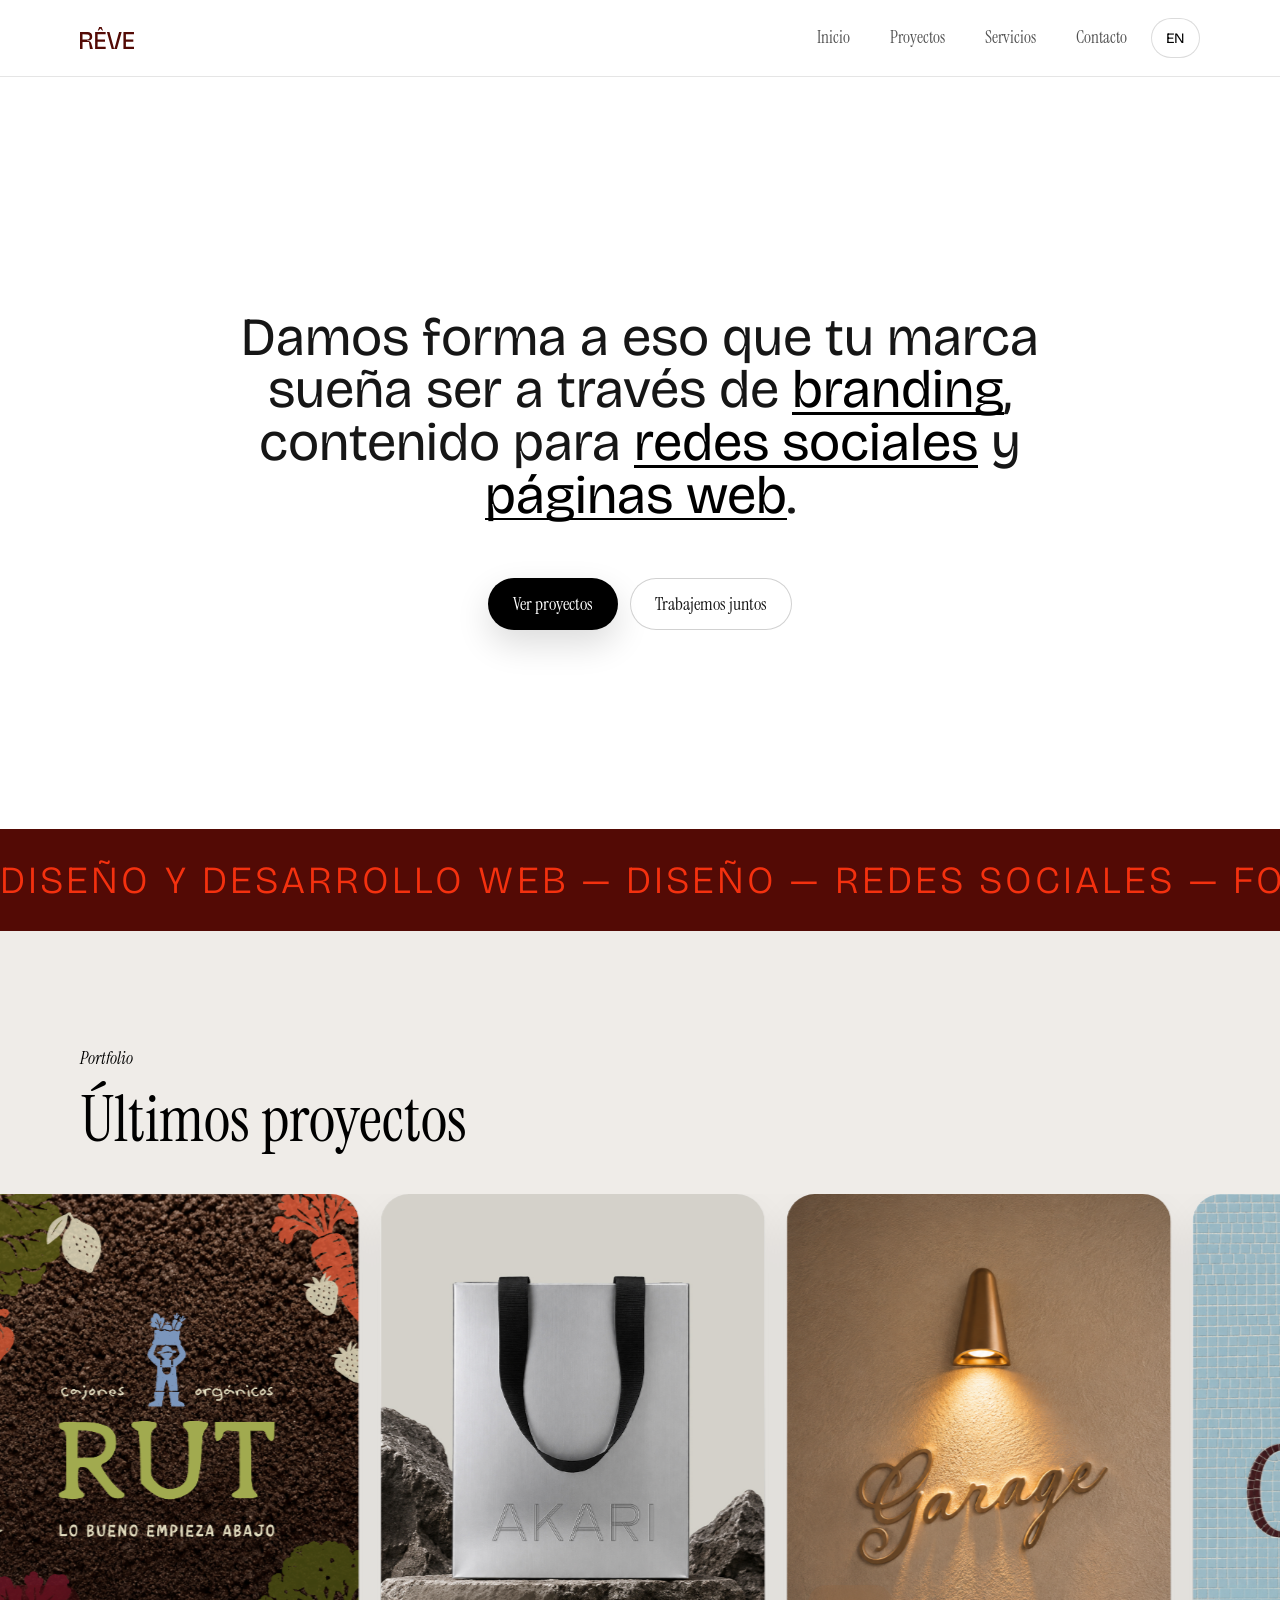
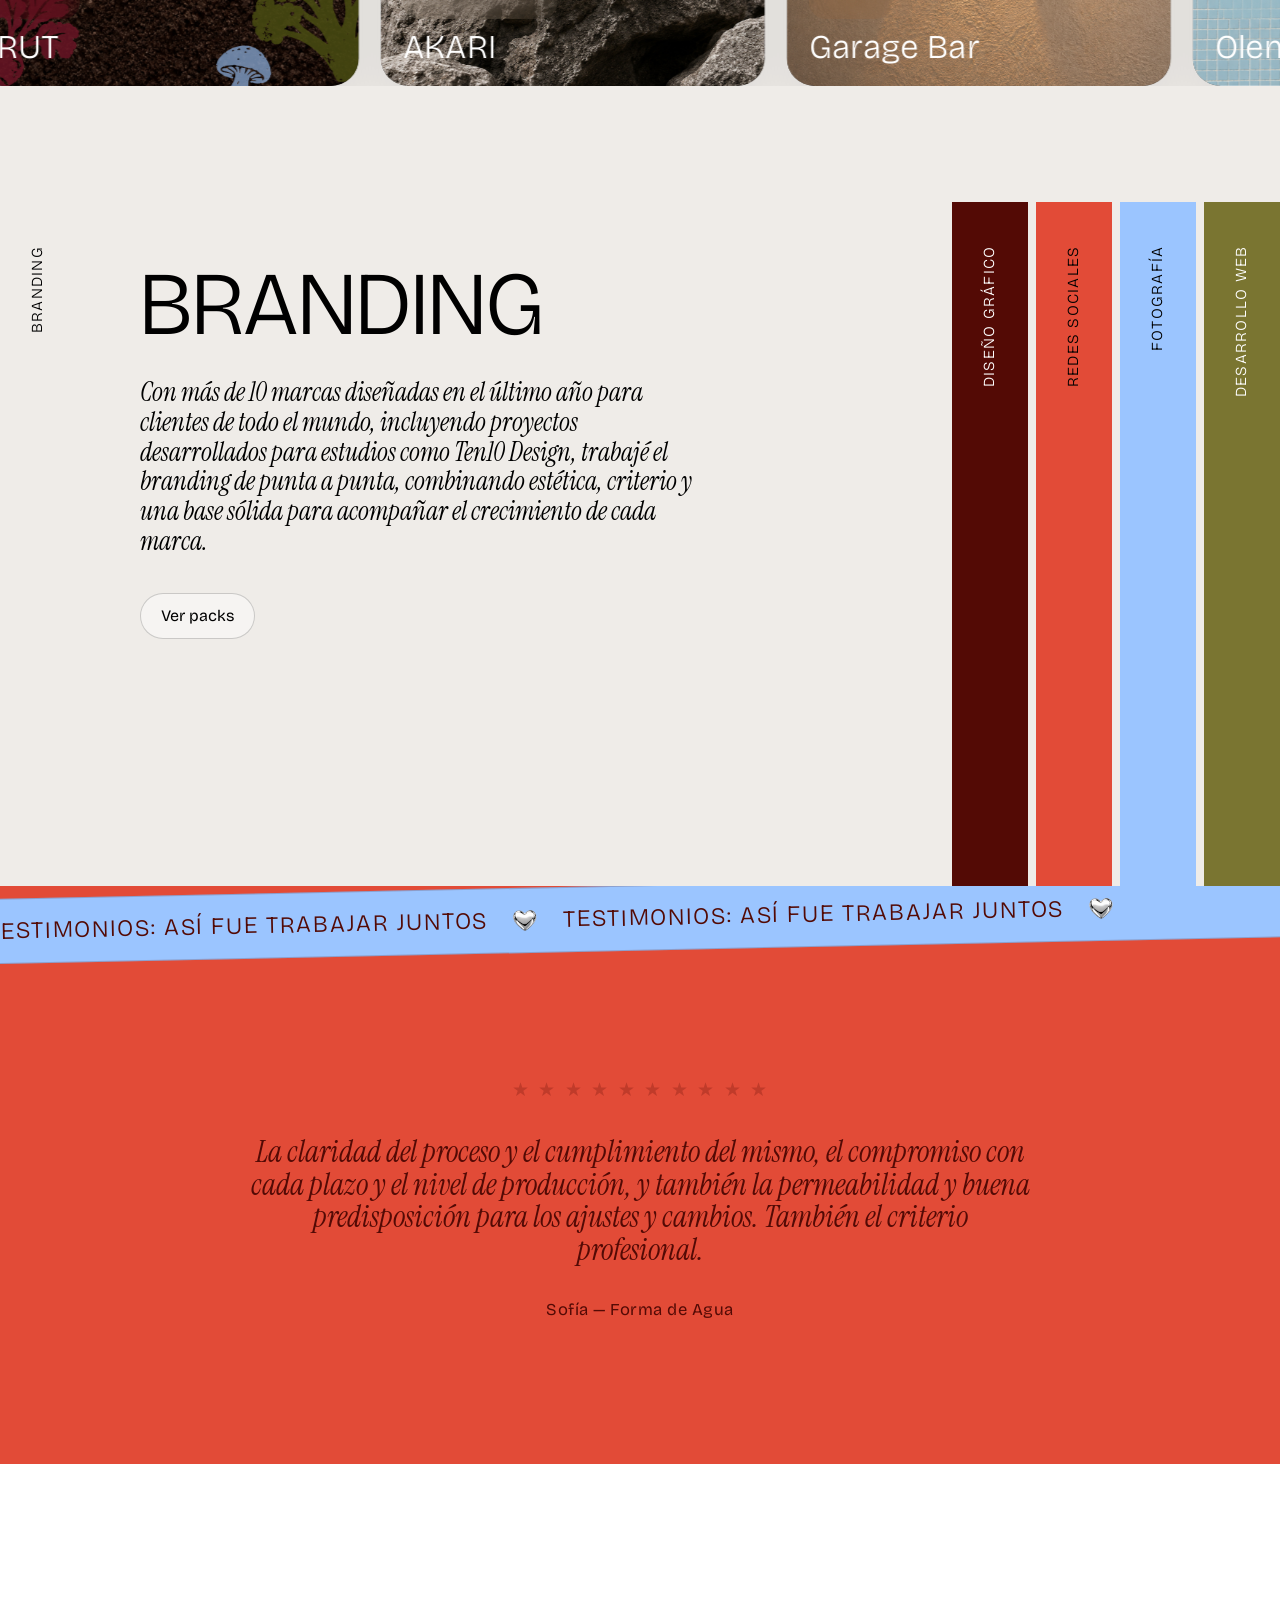
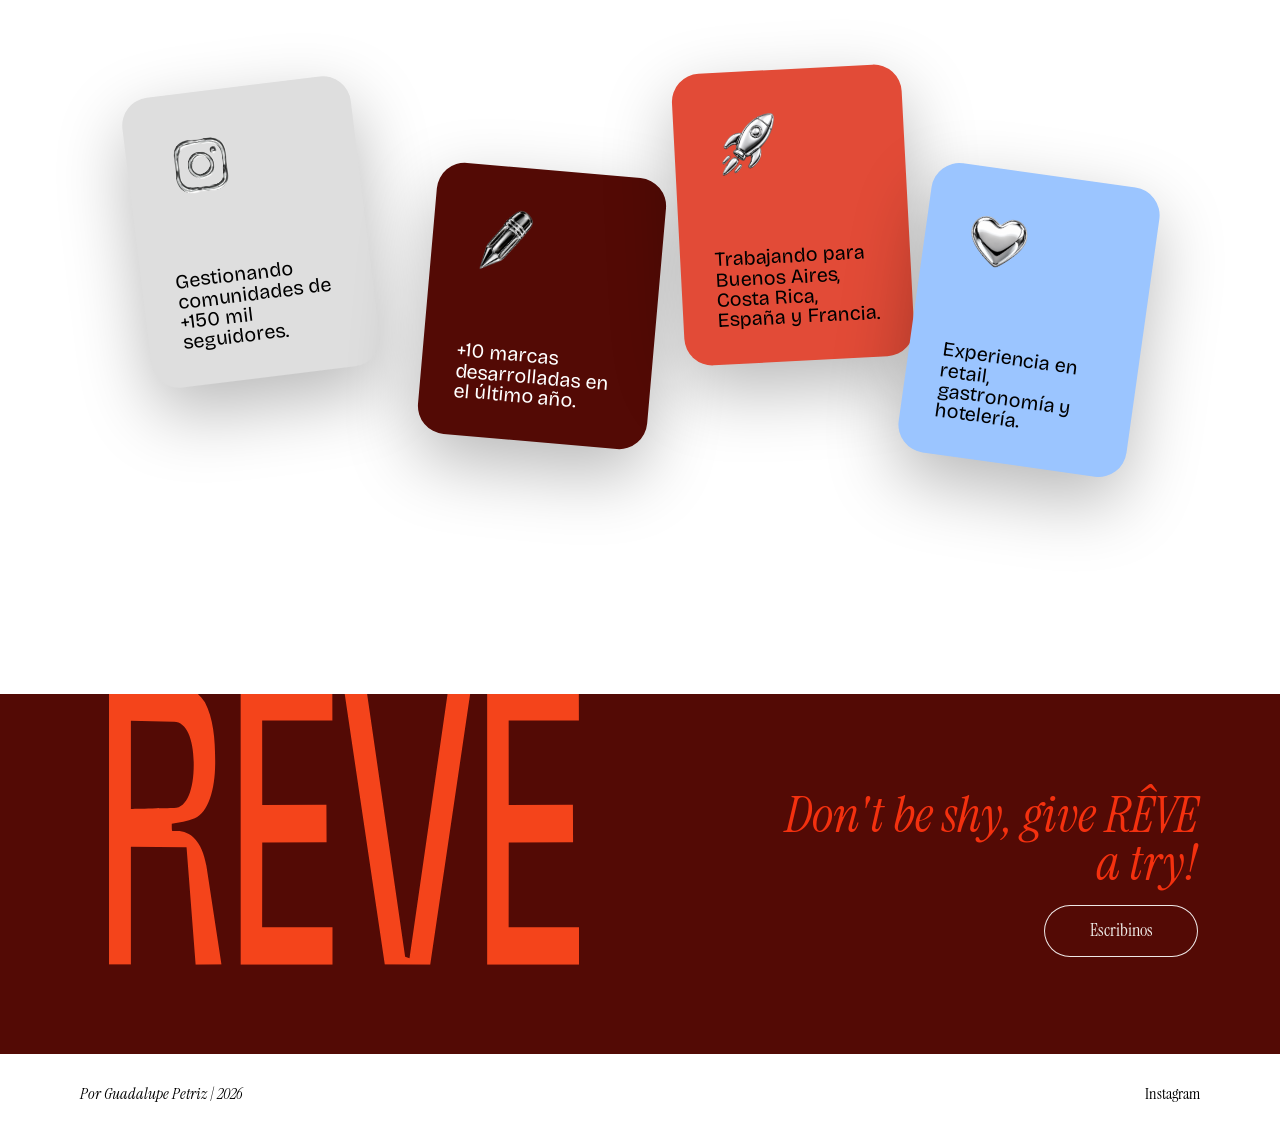
==== index.html @ 311f1c14 "Add files via upload" ====
<!DOCTYPE html>
<html lang="es">
  <head>
    <meta charset="UTF-8" />
    <meta name="viewport" content="width=device-width, initial-scale=1.0" />
    <meta
      name="description"
      content="Creative Studio"
      data-meta-description
    />
    <meta property="og:type" content="website" />
    <meta property="og:title" content="RÊVE Studio" />
    <meta property="og:description" content="Creative Studio" />
    <meta property="og:image" content="https://guadipetriz.github.io/REVE/assets/coverimage.jpg" />
    <meta property="og:site_name" content="RÊVE Studio" />
    <meta name="twitter:card" content="summary_large_image" />
    <meta name="twitter:title" content="RÊVE Studio" />
    <meta name="twitter:description" content="Creative Studio" />
    <meta name="twitter:image" content="https://guadipetriz.github.io/REVE/assets/coverimage.jpg" />
    <title>RÊVE Studio</title>
    <link rel="icon" href="assets/FavIcon.svg" type="image/svg+xml" />
    <link rel="preconnect" href="https://fonts.googleapis.com" />
    <link rel="preconnect" href="https://fonts.gstatic.com" crossorigin />
    <link
      href="https://fonts.googleapis.com/css2?family=Bricolage+Grotesque:opsz,wdth,wght@12..96,100,200..800&family=Instrument+Serif:ital@0;1&display=swap"
      rel="stylesheet"
    />
    <link rel="stylesheet" href="styles.css" />
  </head>
  <body>
    <header class="site-header" id="inicio">
      <nav class="navbar" aria-label="Navegación principal" data-nav>
        <a class="brand" href="#inicio" aria-label="Guada Studio, ir al inicio" data-brand-link>
          <img src="assets/LOGO-Bordo.svg" alt="" aria-hidden="true" />
        </a>

        <button
          class="nav-toggle"
          type="button"
          aria-label="Abrir menú"
          aria-expanded="false"
          aria-controls="site-menu"
        >
          <span></span>
          <span></span>
        </button>

        <ul class="nav-menu" id="site-menu">
          <li><a href="#inicio" data-nav-link="home">Inicio</a></li>
          <li><a href="proyectos/" data-nav-link="portfolio">Proyectos</a></li>
          <li><a href="#servicios" data-nav-link="services">Servicios</a></li>
          <li><a href="#contacto" data-nav-link="contact">Contacto</a></li>
          <li>
            <button
              class="language-toggle"
              type="button"
              aria-label="Cambiar idioma a inglés"
              data-language-toggle
            >
              EN
            </button>
          </li>
        </ul>
      </nav>
    </header>

    <main>
      <section class="hero" aria-labelledby="hero-title">
        <div class="hero__previews" aria-hidden="true">
          <div class="hero-preview-group" data-preview-category="branding">
            <img src="assets/services/branding/branding-07b.jpg" alt="" />
            <img src="assets/services/branding/branding-06.jpg" alt="" />
            <img src="assets/services/branding/branding-09.jpg" alt="" />
          </div>
          <div class="hero-preview-group" data-preview-category="redes">
            <img src="assets/services/redes-sociales/redes-sociales-01.jpg" alt="" />
            <img src="assets/services/redes-sociales/redes-sociales-07.jpg" alt="" />
            <img src="assets/services/redes-sociales/redes-sociales-05.jpg" alt="" />
          </div>
          <div class="hero-preview-group" data-preview-category="contenido">
            <img src="assets/services/web/web-06.jpg" alt="" />
            <img src="assets/services/web/web-05.jpg" alt="" />
            <img src="assets/services/web/web-03.jpg" alt="" />
          </div>
        </div>

        <div class="hero__content">
          <h1 id="hero-title">
            Damos forma a eso que tu marca sueña ser a través de
            <span class="hero-keyword" data-category="branding" tabindex="0">branding</span>,
            contenido para
            <span class="hero-keyword" data-category="redes" tabindex="0">redes sociales</span>
            y
            <span class="hero-keyword" data-category="contenido" tabindex="0">páginas web</span>.
          </h1>
          <div class="hero__actions" aria-label="Acciones principales">
            <a class="button button--primary" href="proyectos/" data-hero-action="portfolio">Ver proyectos</a>
            <a class="button button--secondary" href="mailto:hola.revestudio@gmail.com" data-hero-action="contact">
              Trabajemos juntos
            </a>
          </div>
        </div>
      </section>

      <section class="ticker" aria-label="Servicios destacados">
        <div class="ticker__track">
          <span>
            DISEÑO Y DESARROLLO WEB — DISEÑO — REDES SOCIALES — FOTOGRAFÍA —
            DIRECCIÓN DE ARTE — NAMING — BRANDING —
          </span>
          <span aria-hidden="true">
            DISEÑO Y DESARROLLO WEB — DISEÑO — REDES SOCIALES — FOTOGRAFÍA —
            DIRECCIÓN DE ARTE — NAMING — BRANDING —
          </span>
          <span aria-hidden="true">
            DISEÑO Y DESARROLLO WEB — DISEÑO — REDES SOCIALES — FOTOGRAFÍA —
            DIRECCIÓN DE ARTE — NAMING — BRANDING —
          </span>
        </div>
      </section>

      <section class="portfolio" id="portfolio" aria-labelledby="portfolio-title">
        <div class="section-heading">
          <p class="eyebrow">Portfolio</p>
          <h2 id="portfolio-title" data-portfolio-title>Últimos proyectos</h2>
        </div>

        <div class="carousel" aria-label="Carrusel infinito de proyectos">
          <div class="carousel__track"></div>
        </div>
      </section>

      <section class="services" id="servicios" aria-labelledby="services-title">
       

        <div class="services-accordion" aria-label="Acordeón de servicios">
          <article
            class="service-panel is-active"
            style="--panel-color: #efece8"
            data-service-images="assets/services/branding/branding-09.jpg,assets/services/branding/branding-07.jpg,assets/services/branding/branding-06.jpg,assets/services/branding/branding-02.jpg,assets/services/branding/branding-01.jpg,assets/services/branding/branding-04.jpg"
          >
            <button class="service-panel__tab" type="button" aria-expanded="true">
              <span>Branding</span>
            </button>
            <div class="service-panel__content">
              <h3>Branding</h3>
              <p>
                Con más de 10 marcas diseñadas en el último año para clientes
                de todo el mundo, incluyendo proyectos desarrollados para
                estudios como Ten10 Design, trabajé el branding de punta a
                punta, combinando estética, criterio y una base sólida para
                acompañar el crecimiento de cada marca.
              </p>
              <button class="service-panel__cta" type="button" data-open-packages="branding">
                Ver packs
              </button>
            </div>
          </article>

          <article
            class="service-panel"
            style="--panel-color: #530a05; --panel-text: #ffffff"
            data-service-images="assets/services/diseno-grafico/diseno-grafico-01.jpg,assets/services/diseno-grafico/diseno-grafico-02.jpg,assets/services/diseno-grafico/diseno-grafico-03.jpg,assets/services/diseno-grafico/diseno-grafico-04.jpg,assets/services/diseno-grafico/diseno-grafico-05.jpg,assets/services/diseno-grafico/diseno-grafico-06.jpg"
          >
            <button class="service-panel__tab" type="button" aria-expanded="false">
              <span>Diseño gráfico</span>
            </button>
            <div class="service-panel__content">
              <h3>Diseño gráfico</h3>
              <p>
                Packaging, piezas impresas y aplicaciones para espacios
                comerciales pensadas para que tu marca se vea consistente en
                cada punto de contacto.
              </p>
            </div>
          </article>

          <article
            class="service-panel"
            style="--panel-color: #e24b37"
            data-service-images="assets/services/redes-sociales/redes-sociales-01.jpg,assets/services/redes-sociales/redes-sociales-07.jpg,assets/services/redes-sociales/redes-sociales-03.jpg,assets/services/redes-sociales/redes-sociales-04.jpg,assets/services/redes-sociales/redes-sociales-05.jpg,assets/services/redes-sociales/redes-sociales-06.jpg"
          >
            <button class="service-panel__tab" type="button" aria-expanded="false">
              <span>Redes sociales</span>
            </button>
            <div class="service-panel__content">
              <h3>Redes sociales</h3>
              <p>
                Con experiencia gestionando grandes comunidades, creamos
                contenido para redes sociales que ayuda a tu marca a crecer,
                conectar y mantenerse presente en los medios digitales.
              </p>
              <button class="service-panel__cta" type="button" data-open-packages="redes">
                Ver packs
              </button>
            </div>
          </article>

          <article
            class="service-panel"
            style="--panel-color: #9bc5ff"
            data-service-images="assets/services/fotografia/fotografia-01.jpg,assets/services/fotografia/fotografia-02.jpg,assets/services/fotografia/fotografia-03.jpg,assets/services/fotografia/fotografia-04.jpg,assets/services/fotografia/fotografia-05.jpg,assets/services/fotografia/fotografia-06.jpg"
          >
            <button class="service-panel__tab" type="button" aria-expanded="false">
              <span>Fotografía</span>
            </button>
            <div class="service-panel__content">
              <h3>Fotografía</h3>
              <p>
                Acompañamos la creación de contenido con una dirección creativa
                que asegura coherencia, optimiza tiempos y cuida cada detalle
                del resultado final.
              </p>
            </div>
          </article>

          <article
            class="service-panel"
            style="--panel-color: #7a7531; --panel-text: #ffffff"
            data-service-images="assets/services/web/web-01.jpg,assets/services/web/web-02.jpg,assets/services/web/web-03.jpg,assets/services/web/web-04.jpg,assets/services/web/web-05.jpg,assets/services/web/web-06.jpg"
          >
            <button class="service-panel__tab" type="button" aria-expanded="false">
              <span>Desarrollo web</span>
            </button>
            <div class="service-panel__content">
              <h3>Diseño y desarrollo web</h3>
              <p>
                Diseñamos y desarrollamos sitios web de alto impacto, desde
                landing pages express hasta tiendas online, pensados para
                transmitir el valor de tu marca y convertir visitas en oportunidades.
              </p>
              <div class="service-panel__actions">
                <a
                  class="service-panel__cta"
                  href="mailto:hola.revestudio@gmail.com?subject=Cotizar%20mi%20p%C3%A1gina%20web&body=Hola!%20Quiero%20cotizar%20mi%20p%C3%A1gina%20web."
                  data-web-action="quote"
                >Quiero cotizar mi página web</a>
                <a
                  class="service-panel__cta"
                  href="web.html"
                  data-web-action="express"
                >Quiero cotizar mi web Express</a>
              </div>
            </div>
          </article>
        </div>
      </section>

      <div class="service-hover-preview" aria-hidden="true">
        <img alt="" />
        <img alt="" />
        <img alt="" />
        <img alt="" />
        <img alt="" />
        <img alt="" />
      </div>

      <section class="testimonials" aria-label="Testimonios" data-testimonials-section>
        <div class="testimonials__ticker" aria-hidden="true">
          <div class="testimonials__ticker-track">
            <span class="testimonials__ticker-item">
              <span class="testimonials__ticker-text">TESTIMONIOS: ASÍ FUE TRABAJAR JUNTOS</span>
              <img src="assets/process-icons/card-04.svg" alt="" />
            </span>
            <span class="testimonials__ticker-item">
              <span class="testimonials__ticker-text">TESTIMONIOS: ASÍ FUE TRABAJAR JUNTOS</span>
              <img src="assets/process-icons/card-04.svg" alt="" />
            </span>
          </div>
        </div>

        <div class="testimonials__inner">
          <div class="testimonials__mobile-intro" aria-hidden="true">
            <p class="testimonials__mobile-title">TESTIMONIOS: ASÍ FUE TRABAJAR JUNTOS</p>
            <img src="assets/process-icons/card-04.svg" alt="" />
          </div>
          <div class="testimonial-rating" aria-label="10 puntos de 10" data-testimonial-score-label>
            <span>★</span><span>★</span><span>★</span><span>★</span><span>★</span>
            <span>★</span><span>★</span><span>★</span><span>★</span><span>★</span>
          </div>
          <blockquote class="testimonial-quote">
            <p data-testimonial-quote>La claridad del proceso y el cumplimiento del mismo, el compromiso con cada plazo y el nivel de producción, y también la permeabilidad y buena predisposición para los ajustes y cambios. También el criterio profesional.</p>
            <footer><span data-testimonial-client>Sofía — Forma de Agua</span></footer>
          </blockquote>
        </div>
      </section>

      <section class="process-cards" aria-label="Proceso creativo">
        <div class="process-cards__inner">
          <div class="process-card-stack">
            <article class="process-card process-card--one" tabindex="0">
              <img
                class="process-card__icon"
                src="assets/process-icons/card-01.svg"
                alt=""
                aria-hidden="true"
              />
              <p>Gestionando comunidades de +150 mil seguidores.</p>
            </article>
            <article class="process-card process-card--two" tabindex="0">
              <img
                class="process-card__icon"
                src="assets/process-icons/card-02.svg"
                alt=""
                aria-hidden="true"
              />
              <p>+10 marcas desarrolladas en el último año.</p>
            </article>
            <article class="process-card process-card--three" tabindex="0">
              <img
                class="process-card__icon"
                src="assets/process-icons/card-03.svg"
                alt=""
                aria-hidden="true"
              />
              <p>Trabajando para Buenos Aires, Costa Rica, España y Francia.</p>
            </article>
            <article class="process-card process-card--four" tabindex="0">
              <img
                class="process-card__icon"
                src="assets/process-icons/card-04.svg"
                alt=""
                aria-hidden="true"
              />
              <p>Experiencia en retail, gastronomía y hotelería.</p>
            </article>
          </div>
        </div>
      </section>

      <div
        class="packages-modal"
        id="branding-packages-modal"
        role="dialog"
        aria-modal="true"
        aria-labelledby="branding-packages-title"
        hidden
      >
        <div class="packages-modal__overlay" data-close-packages></div>
        <div class="packages-modal__dialog">
          <button
            class="packages-modal__close"
            type="button"
            aria-label="Cerrar packs"
            data-close-packages
          >
            ×
          </button>
          <div class="packages-modal__heading">
            <p class="eyebrow" data-packages-eyebrow>Branding</p>
            <h2 id="branding-packages-title" data-packages-title>Packs</h2>
          </div>

          <div class="branding-packages" aria-label="Packs de branding" data-packages-list>
            <article class="branding-package">
              <h4>Básico</h4>
              <p>
                Pensado para quienes quieren salir al mercado rápido con una
                marca profesional, clara y bien resuelta.
              </p>
              <strong>Incluye:</strong>
              <ul>
                <li>Reunión inicial de kickoff.</li>
                <li>Presentación de moodboard para definir la estética general.</li>
                <li>Propuesta de logo principal con 2 instancias de modificación.</li>
                <li>Entrega final del logo.</li>
                <li>Brandbook completo.</li>
              </ul>
              <p class="branding-package__meta">Tiempo estimado: 20 días.</p>
              <a
                class="branding-package__cta"
                href="mailto:hola.revestudio@gmail.com?subject=Cotizar%20Pack%20B%C3%A1sico&body=Hola!%20Quiero%20cotizar%20el%20pack%20B%C3%A1sico%20de%20branding."
              >
                Cotizar este pack
              </a>
            </article>

            <article class="branding-package">
              <h4>Intermedio</h4>
              <p>
                Ideal para quienes buscan construir una marca desde una mirada
                más estratégica, con dirección, criterio y propósito.
              </p>
              <strong>Incluye:</strong>
              <ul>
                <li>Reunión inicial de kickoff.</li>
                <li>Presentación de moodboard con 2 opciones conceptuales para definir la estética general.</li>
                <li>Propuesta de 2 opciones de logo.</li>
                <li>Desarrollo de 4 aplicaciones básicas a elección, como tarjetas personales, tote bag, vasos, entre otras.</li>
                <li>2 instancias de modificación.</li>
                <li>Entrega final del logo y aplicaciones en archivos editables.</li>
                <li>Brandbook completo.</li>
              </ul>
              <p class="branding-package__meta">Tiempo estimado: 30 días.</p>
              <a
                class="branding-package__cta"
                href="mailto:hola.revestudio@gmail.com?subject=Cotizar%20Pack%20Intermedio&body=Hola!%20Quiero%20cotizar%20el%20pack%20Intermedio%20de%20branding."
              >
                Cotizar este pack
              </a>
            </article>

            <article class="branding-package">
              <h4>PRO</h4>
              <p>
                Pensado para quienes quieren llevar su marca al siguiente nivel,
                desarrollando un sistema de identidad completo, consistente y
                aplicable a distintos puntos de contacto.
              </p>
              <strong>Incluye:</strong>
              <ul>
                <li>Reunión inicial de kickoff.</li>
                <li>Presentación de moodboard con 2 opciones conceptuales para definir la estética general.</li>
                <li>Propuesta de 2 opciones de logo.</li>
                <li>Desarrollo de 8 aplicaciones a elección, como templates para redes sociales, vasos, cartelería, indumentaria, entre otras.</li>
                <li>2 instancias de modificación.</li>
                <li>Entrega final del logo y aplicaciones en archivos editables.</li>
                <li>Brandbook completo.</li>
              </ul>
              <p class="branding-package__meta">Tiempo estimado: 45 días.</p>
              <a
                class="branding-package__cta"
                href="mailto:hola.revestudio@gmail.com?subject=Cotizar%20Pack%20PRO&body=Hola!%20Quiero%20cotizar%20el%20pack%20PRO%20de%20branding."
              >
                Cotizar este pack
              </a>
            </article>
          </div>
        </div>
      </div>

      <section class="contact" id="contacto" aria-labelledby="contact-title">
        <div class="contact__brand">
          <img src="assets/LOGO-naranja.svg" alt="Guada Studio" />
        </div>
        <div class="contact__cta">
          <h2 id="contact-title" data-contact-title>Don't be shy, give RÊVE a try!</h2>
          <a class="button button--primary contact-gooey-button" href="mailto:hola.revestudio@gmail.com">
            <span class="contact-gooey-button__blobs" aria-hidden="true">
              <span></span>
              <span></span>
              <span></span>
              <span></span>
            </span>
            <span class="contact-gooey-button__label">Escribinos</span>
          </a>
        </div>
      </section>
    </main>

    <footer class="footer">
      <p><span data-footer-credit>Por Guadalupe Petriz</span> | <span id="current-year"></span></p>
      <ul aria-label="Redes sociales">
        <li>
          <a
            href="https://www.instagram.com/by_revestudio/"
            aria-label="Instagram de REVE Studio"
            target="_blank"
            rel="noopener noreferrer"
          >
            Instagram
          </a>
        </li>
      </ul>
    </footer>

    <div class="cursor-dot" aria-hidden="true"></div>
    <script src="projects-data.js"></script>
    <script src="projects-shared.js"></script>
    <script src="script.js"></script>
  </body>
</html>
---- styles.css ----
:root {
  /* Variables principales para cambiar rápidamente la identidad visual. */
  --color-bg: #ffffff;
  --color-text: #000000;
  --color-accent: #000000;
  --color-white: #ffffff;
  --color-soft: #f2f2f2;
  --color-muted: #555555;
  --color-ink-soft: rgba(0, 0, 0, 0.68);
  --font-main: "Instrument Serif", Georgia, serif;
  --font-display: "Bricolage Grotesque", Arial, sans-serif;
  --radius-sm: 18px;
  --radius-md: 28px;
  --radius-lg: 42px;
  --shadow-soft: 0 22px 70px rgba(0, 0, 0, 0.09);
  --space-section: clamp(72px, 10vw, 128px);
  --container: min(1120px, calc(100% - 40px));
  --page-bg: #ffffff;
  --page-fg: #000000;
  --page-transition: background-color 850ms ease, color 850ms ease;
}

* {
  box-sizing: border-box;
}

html {
  scroll-behavior: smooth;
}

body {
  margin: 0;
  background-color: var(--page-bg);
  color: var(--page-fg);
  font-family: var(--font-main);
  line-height: 1.5;
  font-weight: 400;
  transition: var(--page-transition);
}

body.nav-open {
  overflow: hidden;
}

body.modal-open {
  overflow: hidden;
}

img {
  display: block;
  max-width: 100%;
}

a {
  color: inherit;
  text-decoration: none;
}

.site-header {
  /* Header sticky con transparencia para conservar presencia durante el scroll. */
  position: sticky;
  top: 0;
  z-index: 20;
  border-bottom: 1px solid rgba(0, 0, 0, 0.1);
  background: rgba(255, 255, 255, 0.86);
  backdrop-filter: blur(18px);
}

.navbar {
  width: var(--container);
  min-height: 76px;
  margin: 0 auto;
  display: flex;
  align-items: center;
  justify-content: space-between;
  gap: 24px;
}

.brand {
  display: inline-flex;
  align-items: center;
  gap: 0;
  font-size: 1.22rem;
  font-weight: 400;
  font-style: italic;
  letter-spacing: 0;
}

.brand img {
  width: 54px;
  height: 54px;
  object-fit: contain;
}

.nav-menu {
  margin: 0;
  padding: 0;
  display: flex;
  align-items: center;
  gap: 8px;
  list-style: none;
}

.nav-menu a {
  display: inline-flex;
  min-height: 40px;
  align-items: center;
  border-radius: 999px;
  padding: 0 16px;
  color: var(--color-ink-soft);
  font-size: 1.08rem;
  transition: background-color 180ms ease, color 180ms ease;
}

.language-toggle {
  display: inline-flex;
  min-width: 48px;
  min-height: 40px;
  align-items: center;
  justify-content: center;
  border: 1px solid rgba(0, 0, 0, 0.14);
  border-radius: 999px;
  padding: 0 14px;
  background: #ffffff;
  color: #000000;
  cursor: pointer;
  font-family: var(--font-display);
  font-size: 0.9rem;
  font-weight: 400;
  letter-spacing: 0;
  transition: background-color 180ms ease, transform 180ms ease;
}

.nav-menu a:hover,
.nav-menu a:focus-visible,
.language-toggle:hover,
.language-toggle:focus-visible {
  background: var(--color-white);
  color: var(--color-text);
  outline: none;
}

.language-toggle:hover,
.language-toggle:focus-visible {
  transform: translateY(-1px);
}

.nav-toggle {
  display: none;
  width: 44px;
  height: 44px;
  border: 1px solid rgba(0, 0, 0, 0.14);
  border-radius: 999px;
  background: var(--color-white);
  cursor: pointer;
}

.nav-toggle span {
  display: block;
  width: 18px;
  height: 2px;
  margin: 5px auto;
  border-radius: 999px;
  background: var(--color-text);
  transition: transform 180ms ease, opacity 180ms ease;
}

.nav-open .nav-toggle span:first-child {
  transform: translateY(3.5px) rotate(45deg);
}

.nav-open .nav-toggle span:last-child {
  transform: translateY(-3.5px) rotate(-45deg);
}

.hero {
  position: relative;
  width: 100%;
  --preview-x: 50%;
  --preview-y: 24px;
  min-height: calc(92vh - 76px);
  margin: 0 auto;
  padding: clamp(88px, 12vh, 140px) max(20px, calc((100% - 1120px) / 2))
    clamp(56px, 8vh, 88px);
  display: flex;
  align-items: center;
  justify-content: center;
  text-align: center;
  background-color: var(--page-bg);
  color: #161616;
  transition: var(--page-transition);
  overflow: hidden;
}

.hero__content {
  position: relative;
  z-index: 3;
  width: min(100%, 860px);
}

.eyebrow {
  margin: 0 0 18px;
  color: var(--color-accent);
  font-size: 1.05rem;
  font-style: italic;
  font-weight: 400;
  letter-spacing: 0;
}

h1,
h2,
h3,
p {
  overflow-wrap: anywhere;
}

h1,
h2 {
  margin: 0;
  line-height: 0.98;
  letter-spacing: 0;
}

h1 {
  max-width: 860px;
  margin-inline: auto;
  font-family: "Bricolage Grotesque", Arial, sans-serif;
  font-size: clamp(1.95rem, 4.2vw, 4.35rem);
  font-style: normal;
  font-weight: 400;
}

.hero-typing-letter,
.hero-typing-node {
  opacity: 0;
  color: #161616;
  animation: hero-type-in 180ms ease forwards;
}

.hero-typing-letter {
  display: inline;
  transition: color 220ms ease;
}

.hero-typing-node {
  display: inline-block;
  transition: color 220ms ease;
}

.hero.has-keyword-hover .hero-typing-letter,
.hero.has-keyword-hover .hero-typing-node {
  color: rgba(22, 22, 22, 0.3);
}

.hero.has-keyword-hover .hero-typing-node.is-keyword-active {
  color: #000000;
}

h2 {
  max-width: 760px;
  font-size: clamp(2.25rem, 5vw, 4.9rem);
}

.hero__actions {
  justify-content: center;
  display: flex;
  flex-wrap: wrap;
  gap: 12px;
  margin-top: clamp(36px, 5vw, 56px);
}

.hero-keyword {
  position: relative;
  display: inline-block;
  cursor: default;
  color: #000000;
  font-family: "Bricolage Grotesque", Arial, sans-serif;
  font-style: normal;
  font-weight: 400;
  outline: none;
  transition: color 180ms ease;
}

.hero-keyword::after {
  content: "";
  position: absolute;
  left: 0;
  right: 0;
  bottom: 0.04em;
  height: 0.045em;
  background: currentColor;
  transform: scaleX(1);
  transform-origin: left center;
}

.hero-keyword[data-category="branding"]:hover,
.hero-keyword[data-category="branding"]:focus-visible,
.hero-keyword[data-category="branding"].is-active {
  color: #530a05;
}

.hero-keyword[data-category="redes"]:hover,
.hero-keyword[data-category="redes"]:focus-visible,
.hero-keyword[data-category="redes"].is-active {
  color: #530a05;
}

.hero-keyword[data-category="contenido"]:hover,
.hero-keyword[data-category="contenido"]:focus-visible,
.hero-keyword[data-category="contenido"].is-active {
  color: #530a05;
}

.hero__previews {
  position: absolute;
  left: 0;
  right: 0;
  top: 0;
  z-index: 6;
  height: 0;
  pointer-events: none;
}

.hero-preview-group {
  position: absolute;
  left: var(--preview-x);
  top: var(--preview-y);
  width: clamp(270px, 31vw, 420px);
  height: clamp(135px, 15.75vw, 214px);
  opacity: 1;
  transform: translate(-50%, -100%) translateY(-28px) scale(1);
  visibility: hidden;
  transition: visibility 0s linear 360ms;
}

.hero-preview-group.is-visible {
  visibility: visible;
  transition-delay: 0s;
}

.hero-preview-group img {
  position: absolute;
  width: clamp(108px, 12.6vw, 171px);
  aspect-ratio: 4 / 5;
  object-fit: cover;
  border: 1px solid rgba(0, 0, 0, 0.12);
  border-radius: 16px;
  background: var(--color-white);
  box-shadow: 0 26px 70px rgba(0, 0, 0, 0.14);
  opacity: 0;
  transform: translateY(16px) var(--preview-transform);
  transition: opacity 380ms ease-out, transform 420ms ease-out;
  transition-delay: var(--preview-delay, 0ms);
}

.hero-preview-group img:nth-child(1) {
  --preview-transform: rotate(-7deg);
  --preview-delay: 0ms;
  left: 0;
  top: 28px;
}

.hero-preview-group img:nth-child(2) {
  --preview-transform: translateX(-50%) rotate(3deg);
  --preview-delay: 90ms;
  left: 50%;
  top: 0;
}

.hero-preview-group img:nth-child(3) {
  --preview-transform: rotate(7deg);
  --preview-delay: 180ms;
  right: 0;
  left: auto;
  top: 28px;
}

.hero-preview-group.is-visible img {
  opacity: 1;
  transform: translateY(0) var(--preview-transform);
}

.button {
  display: inline-flex;
  min-height: 52px;
  align-items: center;
  justify-content: center;
  border: 1px solid transparent;
  border-radius: 999px;
  padding: 0 24px;
  font-size: 1.13rem;
  font-weight: 400;
  transition: transform 180ms ease, box-shadow 180ms ease,
    background-color 180ms ease, border-color 180ms ease;
}

.button:hover,
.button:focus-visible {
  transform: translateY(-2px);
  outline: none;
}

.button--primary {
  background: var(--color-text);
  color: var(--color-white);
  box-shadow: 0 14px 34px rgba(0, 0, 0, 0.14);
}

.button--primary:hover,
.button--primary:focus-visible {
  box-shadow: 0 18px 42px rgba(0, 0, 0, 0.2);
}

.button--secondary {
  border-color: rgba(0, 0, 0, 0.18);
  background: rgba(255, 255, 255, 0.72);
}

.button--secondary:hover,
.button--secondary:focus-visible {
  background: var(--color-white);
  border-color: rgba(0, 0, 0, 0.34);
}

.ticker {
  width: 100%;
  overflow: hidden;
  background: #530a05;
  color: #f4310f;
}

.ticker__track {
  display: flex;
  width: max-content;
  animation: ticker-scroll 22s linear infinite;
}

.ticker__track span {
  display: inline-flex;
  align-items: center;
  min-height: 102px;
  padding-right: 56px;
  font-family: var(--font-display);
  font-size: clamp(1.45rem, 3vw, 2.7rem);
  font-optical-sizing: auto;
  font-style: normal;
  font-variation-settings: "wdth" 100;
  font-weight: 288;
  letter-spacing: 0.08em;
  line-height: 1;
  text-transform: uppercase;
  white-space: nowrap;
}

.portfolio,
.services {
  width: 100%;
  padding: clamp(64px, 9vw, 120px) 0;
  background: #efece8;
  color: #530a05;
}

.contact {
  padding: var(--space-section) 0;
  background-color: var(--page-bg);
  color: var(--page-fg);
  transition: var(--page-transition);
}

.services {
  padding-top: 0;
  padding-bottom: 0;
  scroll-margin-top: 76px;
}

.section-heading {
  width: var(--container);
  margin: 0 auto 42px;
}

#portfolio-title {
  color: #000000;
  font-family: var(--font-main);
  font-style: normal;
  font-weight: 400;
}

.carousel {
  width: 100%;
  overflow: hidden;
  cursor: grab;
  user-select: none;
  touch-action: pan-y;
}

.carousel__track {
  /* La lista de proyectos está duplicada en HTML para lograr un loop continuo. */
  display: flex;
  width: max-content;
  gap: 22px;
  will-change: transform;
}

.carousel.is-dragging {
  cursor: grabbing;
}

.carousel.is-dragging .project-card {
  pointer-events: none;
}

.project-card {
  position: relative;
  width: clamp(260px, 30vw, 410px);
  aspect-ratio: 0.78;
  border-radius: var(--radius-md);
  overflow: hidden;
  background: var(--color-soft);
  box-shadow: 0 20px 50px rgba(0, 0, 0, 0.09);
}

.project-card__image-link {
  position: absolute;
  inset: 0;
  z-index: 1;
  display: block;
}

.project-card__image-link:focus-visible {
  outline: 2px solid #ffffff;
  outline-offset: -8px;
}

.project-card img {
  width: 100%;
  height: 100%;
  object-fit: cover;
  transition: transform 500ms ease;
}

.project-card::after {
  content: "";
  position: absolute;
  inset: 0;
  background: linear-gradient(
    180deg,
    rgba(0, 0, 0, 0.02) 34%,
    rgba(0, 0, 0, 0.78)
  );
}

.project-card:hover img {
  transform: scale(1.06);
}

.project-card__content {
  position: absolute;
  left: 22px;
  right: 22px;
  bottom: 22px;
  z-index: 2;
  color: var(--color-white);
  pointer-events: none;
}

.project-card__content span {
  display: inline-flex;
  min-height: 34px;
  align-items: center;
  border: 1px solid rgba(255, 255, 255, 0.42);
  border-radius: 999px;
  padding: 0 12px;
  background: rgba(255, 255, 255, 0.18);
  box-shadow: inset 0 1px 0 rgba(255, 255, 255, 0.3),
    0 10px 26px rgba(0, 0, 0, 0.14);
  backdrop-filter: blur(18px) saturate(1.35);
  -webkit-backdrop-filter: blur(18px) saturate(1.35);
  font-size: 0.98rem;
  font-style: italic;
  font-weight: 400;
}

.project-card__content h3 {
  margin: 12px 0 0;
  font-family: var(--font-display);
  font-size: clamp(1.55rem, 2.6vw, 2.4rem);
  font-optical-sizing: auto;
  font-style: normal;
  font-variation-settings: "wdth" 100;
  font-weight: 288;
  letter-spacing: 0.01em;
  line-height: 1;
}

.services-accordion {
  width: 100%;
  height: clamp(540px, 76vh, 760px);
  margin: 0 auto;
  display: flex;
  align-items: stretch;
  gap: var(--service-gap, 8px);
  overflow: hidden;
  border: 0;
  background: transparent;
}

.service-panel {
  position: relative;
  flex: 0 0 76px;
  min-width: 76px;
  overflow: hidden;
  display: grid;
  grid-template-columns: 76px minmax(0, 1fr);
  border-right: 0;
  border-radius: 0;
  background: var(--panel-color);
  color: var(--panel-text, var(--color-text));
  transition: flex-basis 520ms cubic-bezier(0.76, 0, 0.24, 1),
    min-width 520ms cubic-bezier(0.76, 0, 0.24, 1);
}

.service-panel:last-child {
  border-right: 0;
}

.service-panel.is-active {
  border-radius: 0;
  flex-basis: calc(100% - 304px - (var(--service-gap, 8px) * 4));
  min-width: min(640px, calc(100% - 304px - (var(--service-gap, 8px) * 4)));
}

.service-panel__tab {
  position: relative;
  z-index: 3;
  display: block;
  border: 0;
  padding: 0;
  background: transparent;
  color: inherit;
  cursor: pointer;
}

.service-panel__tab span {
  position: absolute;
  inset: 0;
  isolation: isolate;
  display: flex;
  width: 100%;
  height: 100%;
  align-items: center;
  justify-content: flex-end;
  padding: 16px 0 44px;
  writing-mode: vertical-rl;
  font-family: var(--font-display);
  font-size: clamp(0.95rem, 1.2vw, 1.18rem);
  font-optical-sizing: auto;
  font-style: normal;
  font-variation-settings: "wdth" 100;
  font-weight: 288;
  letter-spacing: 0.08em;
  line-height: 1;
  text-transform: uppercase;
  text-orientation: mixed;
  transform: rotate(180deg);
  transform-origin: center center;
}

.service-panel__content {
  position: relative;
  z-index: 2;
  align-self: start;
  width: 100%;
  max-width: 1160px;
  padding: clamp(34px, 5vw, 72px);
  overflow: auto;
  opacity: 0;
  transform: translateX(28px);
  transition: opacity 260ms ease 120ms, transform 360ms ease 120ms;
}

.service-panel.is-active .service-panel__content {
  opacity: 1;
  transform: translateX(0);
}

.service-panel__content h3 {
  margin: 0;
  font-family: var(--font-display);
  font-size: clamp(3rem, 7vw, 7.4rem);
  font-optical-sizing: auto;
  font-style: normal;
  font-variation-settings: "wdth" 100;
  font-weight: 288;
  letter-spacing: 0;
  line-height: 0.88;
  text-transform: uppercase;
}

.service-panel__content p {
  max-width: 560px;
  margin: clamp(22px, 3vw, 34px) 0 0;
  font-family: var(--font-main);
  font-size: clamp(1.3rem, 2vw, 1.85rem);
  font-style: italic;
  font-weight: 400;
  line-height: 1.16;
}

.service-panel__cta {
  display: inline-flex;
  min-height: 46px;
  align-items: center;
  justify-content: center;
  margin-top: clamp(24px, 3vw, 36px);
  border: 1px solid rgba(0, 0, 0, 0.18);
  border-radius: 999px;
  padding: 0 20px;
  background: rgba(255, 255, 255, 0.44);
  color: inherit;
  cursor: pointer;
  font-family: var(--font-display);
  font-size: 1rem;
  font-optical-sizing: auto;
  font-style: normal;
  font-variation-settings: "wdth" 100;
  font-weight: 400;
  transition: background-color 180ms ease, transform 180ms ease;
  text-decoration: none;
}

.service-panel__actions {
  display: flex;
  flex-wrap: wrap;
  gap: 12px;
  margin-top: clamp(24px, 3vw, 36px);
}

.service-panel__actions .service-panel__cta {
  margin-top: 0;
}

.service-panel__cta:hover,
.service-panel__cta:focus-visible {
  background: rgba(255, 255, 255, 0.7);
  outline: none;
  transform: translateY(-1px);
}

.service-hover-preview {
  position: fixed;
  left: var(--service-preview-x, 50vw);
  top: var(--service-preview-y, 50vh);
  z-index: 55;
  width: 230px;
  height: 250px;
  opacity: 0;
  pointer-events: none;
  transform: translate(-50%, calc(-100% - 18px)) translateY(12px) scale(0.96);
  transition: opacity 220ms ease, transform 280ms ease, visibility 0s linear 340ms;
  visibility: hidden;
}

.service-hover-preview.is-visible {
  opacity: 1;
  transform: translate(-50%, calc(-100% - 18px)) translateY(0) scale(1);
  transition-delay: 0s;
  visibility: visible;
}

.service-hover-preview img {
  position: absolute;
  inset: 0;
  width: 136px;
  height: 176px;
  object-fit: cover;
  border: 1px solid rgba(255, 255, 255, 0.42);
  border-radius: 0;
  box-shadow: 0 18px 44px rgba(0, 0, 0, 0.18);
  opacity: 0;
  transform: translate(var(--stack-x), var(--stack-y-start)) scale(0.96)
    rotate(var(--stack-r));
  will-change: opacity, transform;
}

.service-hover-preview img:nth-child(1) {
  --stack-x: 0;
  --stack-y: 28px;
  --stack-y-start: 42px;
  --stack-r: -8deg;
  animation-delay: 0ms;
}

.service-hover-preview img:nth-child(2) {
  --stack-x: 18px;
  --stack-y: 14px;
  --stack-y-start: 28px;
  --stack-r: 5deg;
  animation-delay: 420ms;
}

.service-hover-preview img:nth-child(3) {
  --stack-x: 38px;
  --stack-y: 2px;
  --stack-y-start: 16px;
  --stack-r: -3deg;
  animation-delay: 840ms;
}

.service-hover-preview img:nth-child(4) {
  --stack-x: 60px;
  --stack-y: 20px;
  --stack-y-start: 34px;
  --stack-r: 8deg;
  animation-delay: 1260ms;
}

.service-hover-preview img:nth-child(5) {
  --stack-x: 28px;
  --stack-y: 48px;
  --stack-y-start: 62px;
  --stack-r: 2deg;
  animation-delay: 1680ms;
}

.service-hover-preview img:nth-child(6) {
  --stack-x: 78px;
  --stack-y: 42px;
  --stack-y-start: 56px;
  --stack-r: -6deg;
  animation-delay: 2100ms;
}

.service-hover-preview.is-visible img {
  animation-duration: 4.8s;
  animation-iteration-count: infinite;
  animation-name: service-image-stack;
  animation-timing-function: cubic-bezier(0.22, 1, 0.36, 1);
  animation-fill-mode: both;
}

@keyframes service-image-stack {
  0%,
  9% {
    opacity: 0;
    transform: translate(var(--stack-x), var(--stack-y-start)) scale(0.96)
      rotate(var(--stack-r));
  }

  18%,
  72% {
    opacity: 1;
    transform: translate(var(--stack-x), var(--stack-y)) scale(1)
      rotate(var(--stack-r));
  }

  86%,
  100% {
    opacity: 0;
    transform: translate(var(--stack-x), calc(var(--stack-y) - 10px)) scale(0.98)
      rotate(var(--stack-r));
  }
}

.testimonials {
  position: relative;
  overflow: hidden;
  padding: 0 0 clamp(90px, 11vw, 150px);
  background: #e24b37;
  color: #530a05;
}

.testimonials__ticker {
  overflow: hidden;
  border-block: 1px solid rgba(83, 10, 5, 0.2);
  background: #9bc5ff;
  transform: rotate(-1.2deg) scale(1.02);
}

.testimonials__ticker-track {
  display: flex;
  width: max-content;
  animation: testimonials-ticker 20s linear infinite;
}

.testimonials__ticker-item {
  display: inline-flex;
  align-items: center;
  gap: 20px;
  padding: 15px 22px 15px 0;
  white-space: nowrap;
}

.testimonials__ticker-text {
  font-family: var(--font-display);
  font-size: clamp(1rem, 1.8vw, 1.45rem);
  font-weight: 300;
  letter-spacing: 0.06em;
  line-height: 1;
}

.testimonials__ticker-item img {
  width: clamp(22px, 2.5vw, 32px);
  height: clamp(22px, 2.5vw, 32px);
  object-fit: contain;
}

.testimonials__inner {
  width: min(780px, calc(100% - 40px));
  margin: 0 auto;
  padding-top: clamp(82px, 10vw, 128px);
  text-align: center;
}

.testimonials__mobile-intro {
  display: none;
}

.testimonial-rating {
  display: flex;
  align-items: center;
  justify-content: center;
  gap: clamp(1px, 0.35vw, 5px);
  margin-bottom: clamp(24px, 3vw, 34px);
}

.testimonial-rating span {
  color: rgba(83, 10, 5, 0.24);
  font-family: Arial, sans-serif;
  font-size: clamp(1.05rem, 2vw, 1.55rem);
  line-height: 1;
  transform: scale(0.78);
  transition: color 320ms ease, transform 420ms cubic-bezier(0.34, 1.56, 0.64, 1);
}

.testimonials.is-visible .testimonial-rating span {
  color: #9bc5ff;
  transform: scale(1);
  transition-delay: calc(var(--star-index) * 110ms);
}

.testimonial-rating span:nth-child(1) { --star-index: 0; }
.testimonial-rating span:nth-child(2) { --star-index: 1; }
.testimonial-rating span:nth-child(3) { --star-index: 2; }
.testimonial-rating span:nth-child(4) { --star-index: 3; }
.testimonial-rating span:nth-child(5) { --star-index: 4; }
.testimonial-rating span:nth-child(6) { --star-index: 5; }
.testimonial-rating span:nth-child(7) { --star-index: 6; }
.testimonial-rating span:nth-child(8) { --star-index: 7; }
.testimonial-rating span:nth-child(9) { --star-index: 8; }
.testimonial-rating span:nth-child(10) { --star-index: 9; }

.testimonial-quote {
  margin: 0;
}

.testimonial-quote p {
  margin: 0;
  font-size: clamp(1.3rem, 2.35vw, 2.05rem);
  font-style: italic;
  line-height: 1.08;
}

.testimonial-quote footer {
  margin-top: clamp(22px, 3vw, 32px);
  font-family: var(--font-display);
  font-size: clamp(0.9rem, 1.3vw, 1.08rem);
  letter-spacing: 0.03em;
}

@keyframes testimonials-ticker {
  to { transform: translateX(-50%); }
}

.process-cards {
  margin-top: clamp(78px, 9vw, 120px);
  margin-bottom: clamp(78px, 9vw, 120px);
  padding: clamp(52px, 7vw, 92px) 0;
  background-color: var(--page-bg);
  color: var(--page-fg);
  overflow: hidden;
  transition: var(--page-transition);
}

.process-cards__inner {
  width: var(--container);
  margin: 0 auto;
}

.process-card-stack {
  min-height: clamp(300px, 34vw, 420px);
  position: relative;
}

.process-card {
  position: absolute;
  display: grid;
  align-content: space-between;
  width: clamp(170px, 18vw, 250px);
  min-height: clamp(190px, 21vw, 280px);
  border-radius: var(--radius-md);
  padding: clamp(22px, 3vw, 34px);
  color: var(--color-text);
  box-shadow: 0 26px 70px rgba(0, 0, 0, 0.28);
  cursor: pointer;
  transition: transform 320ms cubic-bezier(0.34, 1.56, 0.64, 1),
    box-shadow 240ms ease;
}

.process-card:hover,
.process-card:focus-visible,
.process-card.is-tapped {
  outline: none;
  transform: translateY(-16px) rotate(0deg) scale(1.04);
  box-shadow: 0 36px 90px rgba(0, 0, 0, 0.38);
}

.process-card__icon {
  width: clamp(56px, 6.2vw, 86px);
  height: clamp(56px, 6.2vw, 86px);
  color: currentColor;
  object-fit: contain;
  transform-origin: center bottom;
}

.process-card--two .process-card__icon {
  filter: invert(1);
}

.process-card:hover .process-card__icon,
.process-card:focus-visible .process-card__icon,
.process-card.is-tapped .process-card__icon {
  animation: process-icon-bounce 520ms cubic-bezier(0.34, 1.56, 0.64, 1);
}

.process-card p {
  margin: clamp(34px, 5vw, 64px) 0 0;
  font-family: var(--font-display);
  font-size: clamp(1rem, 1.55vw, 1.42rem);
  font-optical-sizing: auto;
  font-style: normal;
  font-variation-settings: "wdth" 100;
  font-weight: 400;
  line-height: 1.02;
}

.process-card--one {
  left: 5%;
  top: 4%;
  background: #dedede;
  transform: rotate(-7deg);
}

.process-card--two {
  left: 31%;
  top: 24%;
  background: #530a05;
  color: #ffffff;
  transform: rotate(5deg);
}

.process-card--three {
  right: 26%;
  top: 0;
  background: #e24b37;
  transform: rotate(-3deg);
}

.process-card--four {
  right: 5%;
  top: 25%;
  background: #9bc5ff;
  transform: rotate(8deg);
}

.packages-modal[hidden] {
  display: none;
}

.packages-modal {
  position: fixed;
  inset: 0;
  z-index: 60;
  display: grid;
  place-items: center;
  padding: 20px;
}

.packages-modal__overlay {
  position: absolute;
  inset: 0;
  background: rgba(0, 0, 0, 0.42);
  backdrop-filter: blur(10px);
  -webkit-backdrop-filter: blur(10px);
}

.packages-modal__dialog {
  position: relative;
  z-index: 1;
  width: min(1180px, 100%);
  max-height: min(84vh, 820px);
  overflow: auto;
  border: 1px solid rgba(255, 255, 255, 0.42);
  border-radius: var(--radius-md);
  padding: clamp(24px, 4vw, 48px);
  background: rgba(239, 239, 239, 0.82);
  box-shadow: 0 28px 90px rgba(0, 0, 0, 0.24);
  backdrop-filter: blur(22px) saturate(1.2);
  -webkit-backdrop-filter: blur(22px) saturate(1.2);
}

.packages-modal__close {
  position: absolute;
  top: 18px;
  right: 18px;
  width: 40px;
  height: 40px;
  border: 1px solid rgba(0, 0, 0, 0.16);
  border-radius: 999px;
  background: rgba(255, 255, 255, 0.48);
  cursor: pointer;
  font-family: var(--font-display);
  font-size: 1.5rem;
  line-height: 1;
}

.packages-modal__heading {
  padding-right: 44px;
}

.packages-modal__heading h2 {
  font-family: var(--font-display);
  font-size: clamp(2.4rem, 6vw, 5.8rem);
  font-optical-sizing: auto;
  font-style: normal;
  font-variation-settings: "wdth" 100;
  font-weight: 288;
  line-height: 0.9;
  text-transform: uppercase;
}

.branding-packages {
  display: grid;
  grid-template-columns: repeat(3, minmax(0, 1fr));
  gap: 16px;
  margin-top: clamp(24px, 3vw, 40px);
}

.packages-modal__note {
  width: fit-content;
  max-width: min(100%, 760px);
  margin: clamp(18px, 2.2vw, 28px) auto 0;
  border: 1px solid rgba(83, 10, 5, 0.18);
  border-radius: 999px;
  padding: 10px 18px;
  background: rgba(83, 10, 5, 0.08);
  color: #530a05;
  font-family: var(--font-display);
  font-size: clamp(0.9rem, 1vw, 1rem);
  font-optical-sizing: auto;
  font-style: normal;
  font-variation-settings: "wdth" 100;
  font-weight: 400;
  line-height: 1.18;
  text-align: center;
}

.branding-package {
  --plan-accent: #892727;
  --plan-tint: rgba(137, 39, 39, 0.1);
  min-height: 100%;
  display: grid;
  grid-template-rows: auto auto auto 1fr auto auto;
  padding: clamp(18px, 2vw, 28px);
  border: 1px solid color-mix(in srgb, var(--plan-accent) 28%, transparent);
  border-radius: var(--radius-md);
  background: linear-gradient(180deg, var(--plan-tint), rgba(255, 255, 255, 0.34));
  box-shadow: inset 0 1px 0 rgba(255, 255, 255, 0.42),
    0 18px 42px rgba(0, 0, 0, 0.08);
  backdrop-filter: blur(18px) saturate(1.25);
  -webkit-backdrop-filter: blur(18px) saturate(1.25);
  transition: border-color 180ms ease, transform 180ms ease,
    background-color 180ms ease;
}

.branding-package:hover {
  border-color: color-mix(in srgb, var(--plan-accent) 55%, transparent);
  background: linear-gradient(180deg, var(--plan-tint), rgba(255, 255, 255, 0.48));
  transform: translateY(-2px);
}

.branding-package:nth-child(2) {
  --plan-accent: #701212;
  --plan-tint: rgba(112, 18, 18, 0.1);
}

.branding-package:nth-child(3) {
  --plan-accent: #530a05;
  --plan-tint: rgba(83, 10, 5, 0.11);
}

.branding-package h4 {
  margin: 0;
  font-family: var(--font-display);
  font-size: clamp(1.15rem, 1.6vw, 1.65rem);
  font-optical-sizing: auto;
  font-style: normal;
  font-variation-settings: "wdth" 100;
  font-weight: 700;
  line-height: 1;
  text-transform: uppercase;
  color: var(--plan-accent);
}

.branding-package p,
.branding-package li,
.branding-package strong {
  font-family: var(--font-display);
  font-size: clamp(0.98rem, 1.15vw, 1.12rem);
  font-optical-sizing: auto;
  font-style: normal;
  font-variation-settings: "wdth" 100;
  font-weight: 400;
  line-height: 1.18;
}

.branding-package p {
  margin: 16px 0 0;
}

.branding-package > p:not(.branding-package__meta) {
  font-family: var(--font-main);
  font-size: clamp(1.1rem, 1.45vw, 1.4rem);
  font-style: normal;
  font-weight: 400;
  line-height: 1.08;
}

.branding-package strong {
  display: block;
  margin-top: 18px;
  font-weight: 700;
}

.branding-package ul {
  margin-top: 10px;
  padding: 0;
  list-style: none;
  border-top: 1px solid rgba(0, 0, 0, 0.12);
}

.branding-package li {
  min-height: 42px;
  display: grid;
  grid-template-columns: 24px minmax(0, 1fr);
  align-items: center;
  gap: 8px;
  border-bottom: 1px solid rgba(0, 0, 0, 0.1);
  font-size: clamp(0.9rem, 1vw, 1rem);
  font-weight: 300;
}

.branding-package li::before {
  content: "→";
  width: 22px;
  height: 22px;
  display: inline-grid;
  place-items: center;
  border: 1px solid var(--plan-accent);
  border-radius: 999px;
  background: var(--plan-accent);
  color: #fff;
  font-size: 0.9rem;
  line-height: 1;
}

.branding-package__meta {
  margin-top: 18px;
  align-self: end;
  font-weight: 700;
}

.branding-package__cta {
  display: inline-flex;
  min-height: 42px;
  align-items: center;
  justify-content: center;
  margin-top: 18px;
  border: 1px solid rgba(0, 0, 0, 0.18);
  border-radius: 999px;
  padding: 0 16px;
  background: rgba(255, 255, 255, 0.42);
  font-family: var(--font-display);
  font-size: 0.95rem;
  font-optical-sizing: auto;
  font-style: normal;
  font-variation-settings: "wdth" 100;
  font-weight: 400;
  transition: background-color 180ms ease, transform 180ms ease;
}

.branding-package__cta:hover,
.branding-package__cta:focus-visible {
  background: rgba(255, 255, 255, 0.68);
  outline: none;
  transform: translateY(-1px);
}

.contact {
  width: 100%;
  margin: 0;
  min-height: clamp(280px, 40vh, 440px);
  padding: clamp(40px, 5.5vw, 68px) max(20px, calc((100% - 1120px) / 2));
  display: grid;
  grid-template-columns: 1fr 1fr;
  align-items: center;
  justify-items: center;
  gap: clamp(24px, 5vw, 72px);
  border-top: 0;
  background: #530a05;
  color: #f4310f;
  overflow: hidden;
}

.contact__brand {
  align-self: center;
  max-width: 100%;
}

.contact__brand img {
  display: block;
  width: min(48vw, 470px);
  height: auto;
  transform: scaleY(var(--contact-logo-stretch, 1));
  transform-origin: center bottom;
  filter: brightness(0) saturate(100%) invert(31%) sepia(97%) saturate(3253%)
    hue-rotate(354deg) brightness(104%) contrast(91%);
  transition: transform 220ms ease-out;
}

.contact__cta {
  align-self: center;
  justify-self: center;
  display: grid;
  justify-items: end;
  text-align: right;
}

.contact__cta h2 {
  max-width: min(100%, 420px);
  margin: 0 0 0 auto;
  font-family: var(--font-main);
  font-size: clamp(1.85rem, 4vw, 4.15rem);
  font-style: italic;
  font-weight: 400;
  line-height: 0.94;
  color: #f4310f;
}

.contact__cta .button {
  justify-self: end;
  margin-top: 18px;
}

.contact .button--primary {
  position: relative;
  isolation: isolate;
  overflow: visible;
  border-color: rgba(255, 255, 255, 0.9);
  background: #530a05;
  color: #efece8;
  box-shadow: none;
}

.contact .button--primary:hover,
.contact .button--primary:focus-visible {
  background: #f4310f;
  color: #ffffff;
  box-shadow: none;
}

.contact-gooey-button {
  min-width: 154px;
}

.contact-gooey-button__label {
  position: relative;
  z-index: 2;
}

.contact-gooey-button__blobs {
  display: none;
}

.footer {
  width: 100%;
  margin: 0;
  padding: 28px max(20px, calc((100% - 1120px) / 2)) 36px;
  display: flex;
  align-items: center;
  justify-content: space-between;
  gap: 24px;
  background: #ffffff;
  color: #000000;
}

.footer p {
  margin: 0;
  font-weight: 400;
  font-style: italic;
}

.footer ul {
  margin: 0;
  padding: 0;
  display: flex;
  flex-wrap: wrap;
  justify-content: flex-end;
  gap: 16px;
  list-style: none;
}

.footer a {
  transition: color 180ms ease;
}

.footer a:hover,
.footer a:focus-visible {
  color: #000000;
  outline: none;
}

.project-page {
  background: #ffffff;
  color: #000000;
}

.projects-page {
  background: #efece8;
  color: #530a05;
}

.projects-page .site-header { position: sticky; }
.projects-main {
  width: min(96vw, calc(100% - 32px));
  margin: 0 auto;
  padding: clamp(40px, 6vw, 76px) 0 clamp(48px, 7vw, 88px);
}
.project-filters {
  display: flex;
  flex-wrap: wrap;
  justify-content: center;
  align-items: center;
  gap: 0;
  width: 100%;
  margin: 0 0 clamp(24px, 3vw, 36px);
}
.project-filter {
  min-height: auto;
  border: 0;
  border-radius: 0;
  padding: 0;
  background: transparent;
  color: #000000;
  font-family: var(--font-main);
  font-size: clamp(1.25rem, 2.2vw, 1.75rem);
  font-weight: 300;
  font-style: normal;
  line-height: 1.2;
  cursor: pointer;
  transition: color 180ms ease, font-weight 180ms ease;
}
.project-filter:not(:last-child)::after {
  content: "/";
  color: #000000;
  font-weight: 300;
  pointer-events: none;
  padding-inline: 0.45em;
}
.project-filter:hover,
.project-filter:focus-visible {
  color: #530a05;
  outline: none;
  background: transparent;
}
.project-filter.is-active {
  color: #530a05;
  font-weight: 700;
  background: transparent;
}
.projects-grid {
  display: grid;
  grid-template-columns: repeat(4, minmax(0, 1fr));
  gap: clamp(4px, 0.5vw, 8px);
}
.grid-project[hidden] { display: none; }
.grid-project { display: flex; flex-direction: column; background: transparent; }
.grid-project__image { position: relative; aspect-ratio: 3 / 4; overflow: hidden; background: var(--color-soft); cursor: pointer; }
.grid-project__image img {
  width: 100%;
  height: 100%;
  object-fit: cover;
  transition: opacity 280ms ease;
}
.grid-project__hover-video {
  position: absolute;
  inset: 0;
  width: 100%;
  height: 100%;
  object-fit: cover;
  opacity: 0;
  pointer-events: none;
}
.grid-project__image.is-playing-video .grid-project__hover-video { opacity: 1; }
.grid-project__content {
  display: flex;
  flex-direction: column;
  gap: 1px;
  padding: clamp(8px, 1vw, 12px) 0 0;
  color: #000000;
}
.grid-project:focus-visible { outline: 2px solid #000000; outline-offset: 4px; }
.grid-project h2 {
  margin: 0;
  color: #000000;
  font-family: var(--font-display);
  font-size: clamp(1rem, 1.35vw, 1.2rem);
  font-weight: 400;
  line-height: 1.15;
}
.grid-project p {
  margin: 0;
  color: #000000;
  font-family: var(--font-display);
  font-size: clamp(0.72rem, 0.9vw, 0.82rem);
  font-weight: 400;
  font-style: normal;
  line-height: 1.2;
  letter-spacing: 0.02em;
}

.project-detail {
  width: var(--container);
  margin: 0 auto;
  padding: clamp(72px, 10vw, 132px) 0 clamp(84px, 11vw, 148px);
}

.project-detail__header {
  display: grid;
  grid-template-columns: minmax(0, 1fr) auto;
  align-items: end;
  gap: clamp(28px, 5vw, 72px);
  margin-bottom: clamp(42px, 7vw, 84px);
}

.project-detail__back {
  grid-column: 1 / -1;
  width: fit-content;
  border-bottom: 1px solid currentColor;
  font-family: var(--font-display);
  font-size: 0.98rem;
  font-weight: 400;
  line-height: 1.1;
}

.project-detail h1 {
  margin: 0;
  max-width: 760px;
  font-family: var(--font-main);
  font-size: clamp(3.4rem, 11vw, 10rem);
  font-style: normal;
  font-weight: 400;
  line-height: 0.88;
}

.project-detail__meta {
  display: flex;
  flex-wrap: wrap;
  justify-content: flex-end;
  gap: 18px;
  margin: 0;
  font-family: var(--font-display);
}

.project-detail__meta div {
  min-width: 130px;
}

.project-detail__meta dt {
  margin: 0 0 6px;
  color: rgba(0, 0, 0, 0.54);
  font-size: 0.82rem;
  font-weight: 400;
  text-transform: uppercase;
}

.project-detail__meta dd {
  margin: 0;
  font-size: 1.08rem;
  font-weight: 400;
}

.project-gallery {
  display: grid;
  grid-template-columns: repeat(2, minmax(0, 1fr));
  gap: clamp(16px, 2.6vw, 34px);
}

.project-gallery__item {
  margin: 0;
  overflow: hidden;
  background: var(--color-soft);
}

.project-gallery__item--wide {
  grid-column: 1 / -1;
  aspect-ratio: 16 / 9;
}

.project-gallery__item--portrait {
  aspect-ratio: 4 / 5;
}

.project-gallery__item img {
  width: 100%;
  height: 100%;
  object-fit: cover;
}

.cursor-dot {
  position: fixed;
  left: 0;
  top: 0;
  z-index: 1000;
  width: 18px;
  height: 18px;
  border-radius: 999px;
  background: #e24b37;
  pointer-events: none;
  opacity: 0;
  mix-blend-mode: multiply;
  transition: opacity 160ms ease, transform 80ms ease-out;
}

.cursor-dot.is-visible {
  opacity: 0.9;
}

@keyframes ticker-scroll {
  from {
    transform: translateX(0);
  }

  to {
    transform: translateX(-33.333%);
  }
}

@keyframes hero-type-in {
  from {
    opacity: 0;
    transform: translateY(0.08em);
  }

  to {
    opacity: 1;
    transform: translateY(0);
  }
}

@keyframes process-icon-bounce {
  0% {
    transform: translateY(0) scale(1);
  }

  38% {
    transform: translateY(-12px) scale(1.08, 0.94);
  }

  68% {
    transform: translateY(3px) scale(0.98, 1.04);
  }

  100% {
    transform: translateY(0) scale(1);
  }
}

@media (prefers-reduced-motion: reduce) {
  *,
  *::before,
  *::after {
    scroll-behavior: auto !important;
    animation-duration: 0.001ms !important;
    animation-iteration-count: 1 !important;
    transition-duration: 0.001ms !important;
  }

}

@media (max-width: 900px) {
  .hero {
    min-height: calc(88vh - 76px);
    padding-top: clamp(76px, 10vh, 120px);
  }

  .testimonials {
    margin-top: 20px;
  }

  .services-accordion {
    height: auto;
    min-height: 0;
    flex-direction: column;
  }

  .service-panel,
  .service-panel.is-active {
    min-width: 0;
    flex: 0 0 78px;
    grid-template-columns: 1fr;
    grid-template-rows: 78px 0fr;
    border-right: 0;
    border-bottom: 0;
    transition: grid-template-rows 420ms cubic-bezier(0.76, 0, 0.24, 1),
      flex-basis 420ms cubic-bezier(0.76, 0, 0.24, 1);
  }

  .service-panel.is-active {
    flex-basis: 500px;
    grid-template-rows: 78px 1fr;
  }

  .service-panel__tab {
    display: flex;
    align-items: center;
    justify-content: flex-start;
    border-right: 0;
    border-bottom: 0;
    padding: 0 24px;
  }

  .service-panel__tab span {
    position: static;
    width: auto;
    height: auto;
    min-width: 0;
    padding-bottom: 0;
    writing-mode: horizontal-tb;
    transform: none;
  }

  .service-panel__content {
    overflow: hidden;
    padding: 28px 24px 42px;
  }

  .branding-packages {
    display: flex;
    gap: 14px;
    overflow-x: auto;
    overscroll-behavior-x: contain;
    scroll-snap-type: x mandatory;
    padding-bottom: 12px;
  }

  .branding-package {
    flex: 0 0 min(82vw, 320px);
    scroll-snap-align: start;
  }

  .service-hover-preview {
    display: none;
  }

  .process-cards {
    overflow: visible;
    padding-bottom: 0;
  }

  .process-card-stack {
    min-height: auto;
    display: block;
    padding-block: 10px 6vh;
  }

  .process-card {
    position: sticky;
    top: 90px;
    right: auto;
    bottom: auto;
    left: auto;
    display: flex;
    flex-direction: column;
    align-items: center;
    justify-content: center;
    width: min(88%, 330px);
    min-height: 204px;
    padding: 24px;
    margin-top: 0;
    margin-bottom: 2.5vh;
    text-align: center;
  }

  .process-card:first-child {
    margin-top: 0;
  }

  .process-card + .process-card {
    margin-top: -26px;
  }

  .process-card:nth-child(odd) {
    margin-right: auto;
  }

  .process-card:nth-child(even) {
    margin-left: auto;
  }

  .process-card:nth-child(1) {
    z-index: 1;
    transform: rotate(-3deg);
  }

  .process-card:nth-child(2) {
    top: 90px;
    z-index: 2;
    transform: translateX(10px) rotate(2deg);
  }

  .process-card:nth-child(3) {
    top: 90px;
    z-index: 3;
    transform: translateX(-6px) rotate(-2deg);
  }

  .process-card:nth-child(4) {
    top: 90px;
    z-index: 4;
    transform: translateX(8px) rotate(2deg);
  }

  .process-card p {
    margin: 20px 0 0;
    font-size: clamp(1.12rem, 4.9vw, 1.5rem);
    line-height: 1;
  }

  .process-card__icon {
    width: 64px;
    height: 64px;
  }

  .process-card:hover,
  .process-card:focus-visible,
  .process-card.is-tapped {
    box-shadow: 0 26px 70px rgba(0, 0, 0, 0.28);
  }

  .service-panel__content h3 {
    font-size: clamp(2.6rem, 12vw, 5.4rem);
  }

  .projects-grid {
    grid-template-columns: repeat(2, minmax(0, 1fr));
  }

}

@media (max-width: 720px) {
  :root {
    --container: min(100% - 28px, 1120px);
  }

  .ticker__track span {
    min-height: 76px;
    padding-right: 36px;
    font-size: clamp(1.05rem, 6.2vw, 1.55rem);
  }

  .cursor-dot {
    display: none;
  }

  .navbar {
    min-height: 68px;
  }

  .services {
    scroll-margin-top: 68px;
  }

  .testimonials__ticker,
  .testimonial-rating {
    display: none;
  }

  .testimonials__mobile-intro {
    display: grid;
    justify-items: center;
    gap: 24px;
    margin-bottom: 34px;
  }

  .testimonials__mobile-title {
    margin: 0;
    color: #ffffff;
    font-family: var(--font-display);
    font-size: 0.78rem;
    font-weight: 400;
    letter-spacing: 0.1em;
    line-height: 1.25;
    text-transform: uppercase;
  }

  .testimonials__mobile-intro img {
    width: 46px;
    height: 46px;
    object-fit: contain;
  }

  .testimonials__inner {
    width: min(100% - 28px, 780px);
  }

  .testimonial-quote p {
    font-size: clamp(1.25rem, 5.5vw, 1.6rem);
  }

  .nav-toggle {
    position: relative;
    z-index: 22;
    display: block;
  }

  .nav-menu {
    position: fixed;
    inset: 68px 0 auto;
    z-index: 21;
    display: grid;
    gap: 2px;
    width: 100%;
    border: 0;
    border-radius: 0;
    padding: 20px 14px 24px;
    background: #530a05;
    box-shadow: 0 24px 60px rgba(0, 0, 0, 0.24);
    transform: translateY(-16px);
    opacity: 0;
    pointer-events: none;
    transition: transform 180ms ease, opacity 180ms ease;
  }

  .nav-menu--project {
    position: static;
    z-index: auto;
    display: flex;
    flex-wrap: wrap;
    justify-content: flex-end;
    width: auto;
    border: 0;
    border-radius: 0;
    padding: 0;
    background: transparent;
    box-shadow: none;
    transform: none;
    opacity: 1;
    pointer-events: auto;
  }

  .nav-open .nav-menu {
    transform: translateY(0);
    opacity: 1;
    pointer-events: auto;
  }

  .nav-menu a,
  .language-toggle {
    width: 100%;
    justify-content: center;
    color: #ffffff;
  }

  .nav-menu a {
    min-height: 48px;
    font-size: 1.18rem;
  }

  .language-toggle {
    border-color: rgba(255, 255, 255, 0.34);
    background: transparent;
  }

  .nav-menu a:hover,
  .nav-menu a:focus-visible,
  .language-toggle:hover,
  .language-toggle:focus-visible {
    background: rgba(255, 255, 255, 0.12);
    color: #ffffff;
  }

  .nav-menu--project a {
    width: auto;
    padding: 0 10px;
    font-size: 0.95rem;
  }

  .hero {
    min-height: calc(78vh - 68px);
    padding-top: 76px;
  }

  .hero__previews {
    display: none;
  }

  .hero-preview-group img {
    width: clamp(74px, 22.5vw, 108px);
    border-radius: 20px;
  }

  .hero-preview-group {
    width: 230px;
    height: 135px;
    transform: translate(-50%, -100%) translateY(-16px) scale(0.96);
  }

  .hero-preview-group.is-visible {
    transform: translate(-50%, -100%) translateY(-20px) scale(1);
  }

  .hero-preview-group img:nth-child(1) {
    left: 0;
    top: 18px;
  }

  .hero-preview-group img:nth-child(2) {
    left: 50%;
    transform: translateX(-50%) rotate(3deg);
  }

  .hero-preview-group img:nth-child(3) {
    right: 0;
    left: auto;
    top: 18px;
  }

  h1 {
    font-size: clamp(1.95rem, 8.8vw, 3.2rem);
  }

  h2 {
    font-size: clamp(2rem, 10vw, 3.25rem);
  }

  .button {
    width: 100%;
  }

  .contact {
    grid-template-columns: 1fr;
    align-items: center;
    justify-items: center;
  }

  .contact__brand img {
    width: min(100%, 420px);
  }

  .contact__cta {
    justify-self: center;
    justify-items: center;
    text-align: center;
  }

  .contact__cta h2 {
    margin-inline: auto;
  }

  .carousel {
    -webkit-mask-image: none;
    mask-image: none;
  }

  .carousel__track {
    gap: 14px;
  }

  .project-card {
    width: 270px;
  }

  .service-panel.is-active {
    flex-basis: 540px;
  }

  .footer {
    flex-direction: column;
    align-items: flex-start;
  }

  .footer ul {
    justify-content: flex-start;
  }

  .project-detail__header {
    grid-template-columns: 1fr;
    align-items: start;
  }

  .project-detail__meta {
    justify-content: flex-start;
  }

  .project-gallery {
    grid-template-columns: 1fr;
  }

  .project-gallery__item--wide,
  .project-gallery__item--portrait {
    grid-column: 1;
  }

  .projects-grid { grid-template-columns: 1fr; }
  .projects-main { padding-top: 48px; }
  .project-filters { justify-content: center; }
  .project-filter { font-size: clamp(1.15rem, 5vw, 1.45rem); }
}
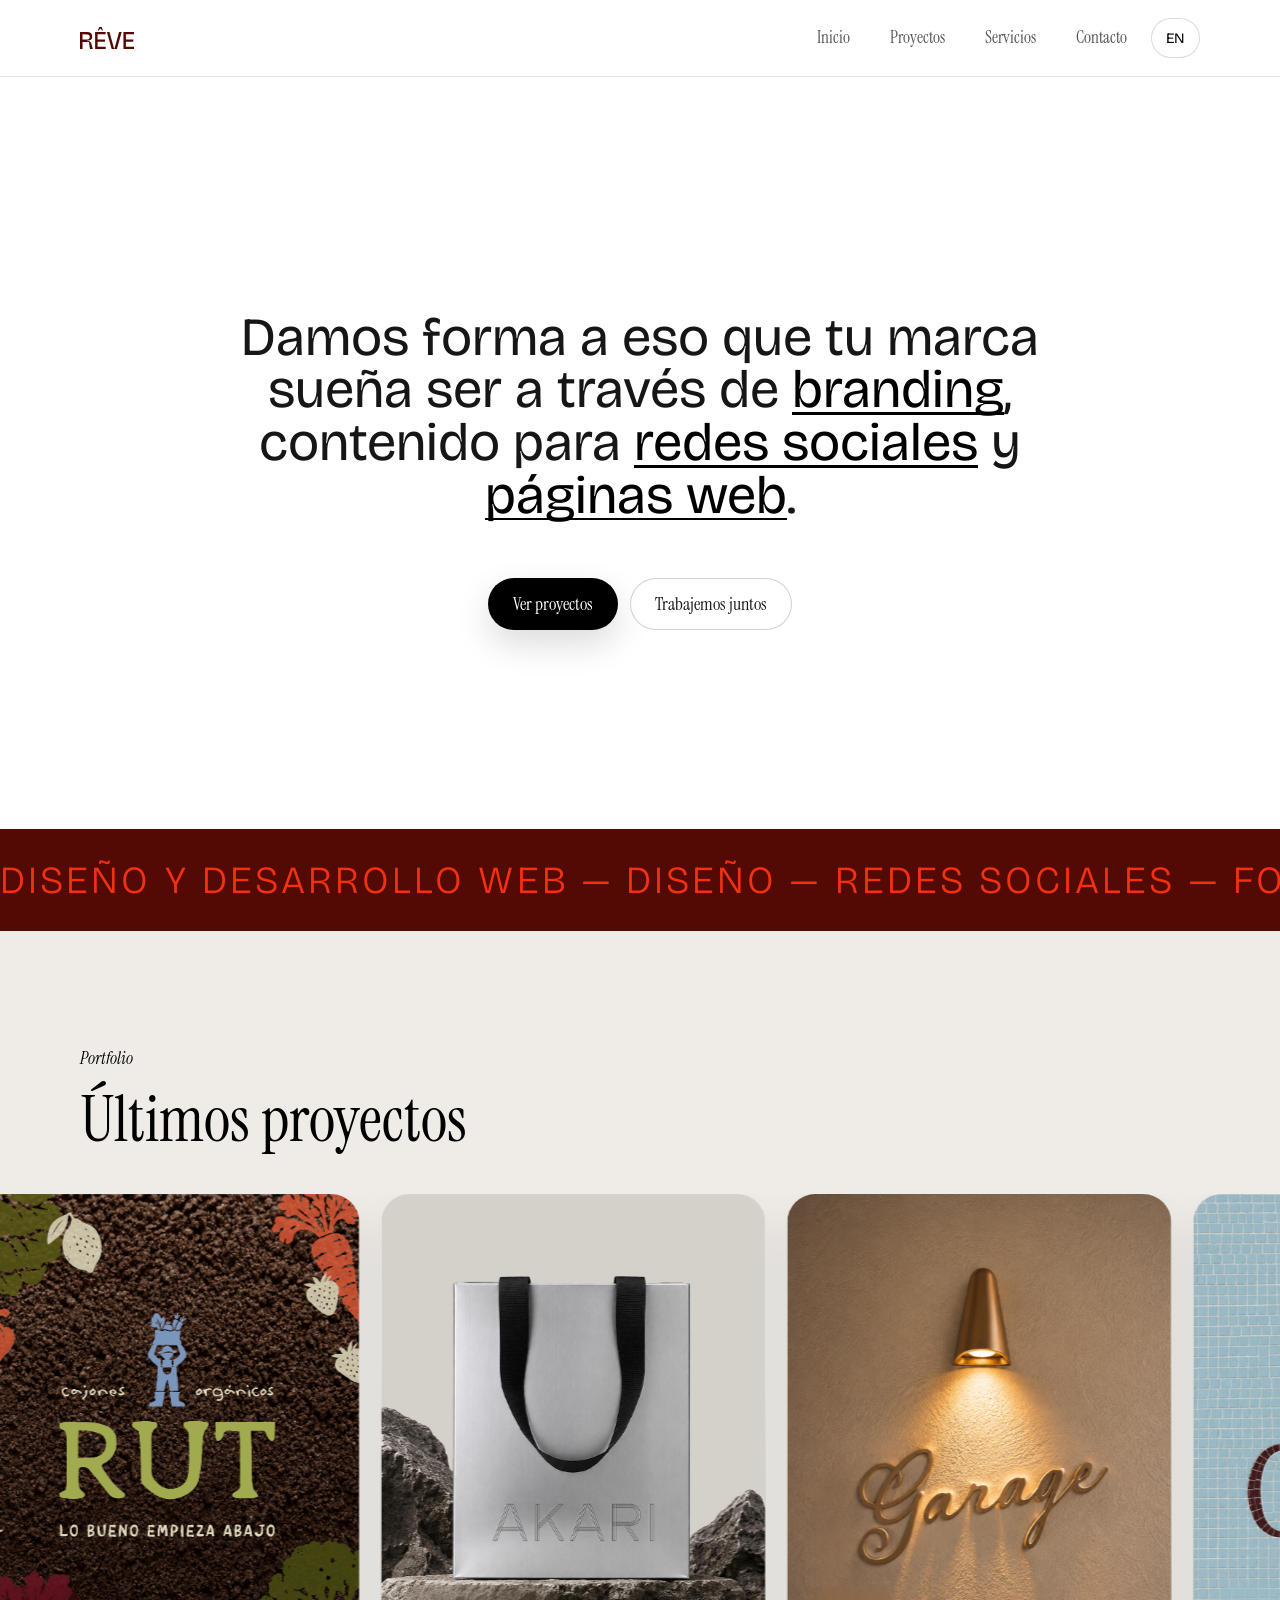
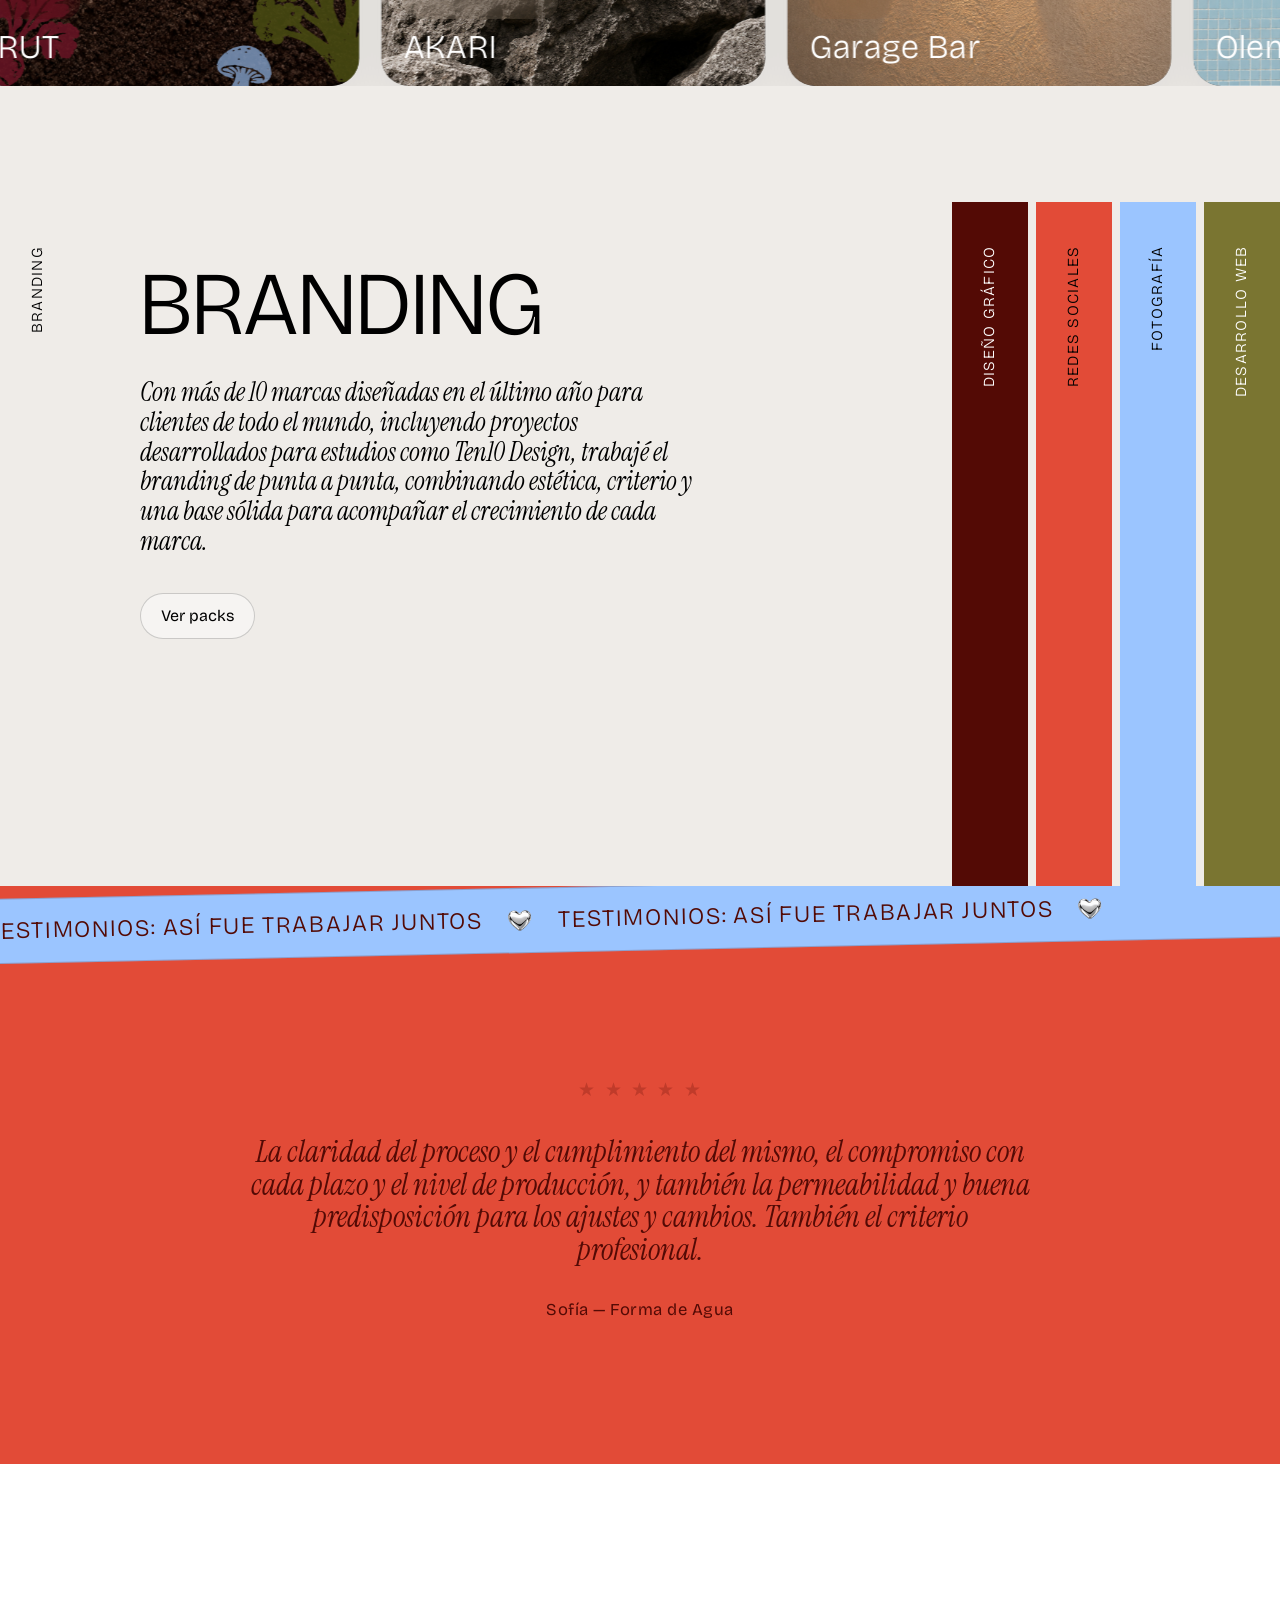
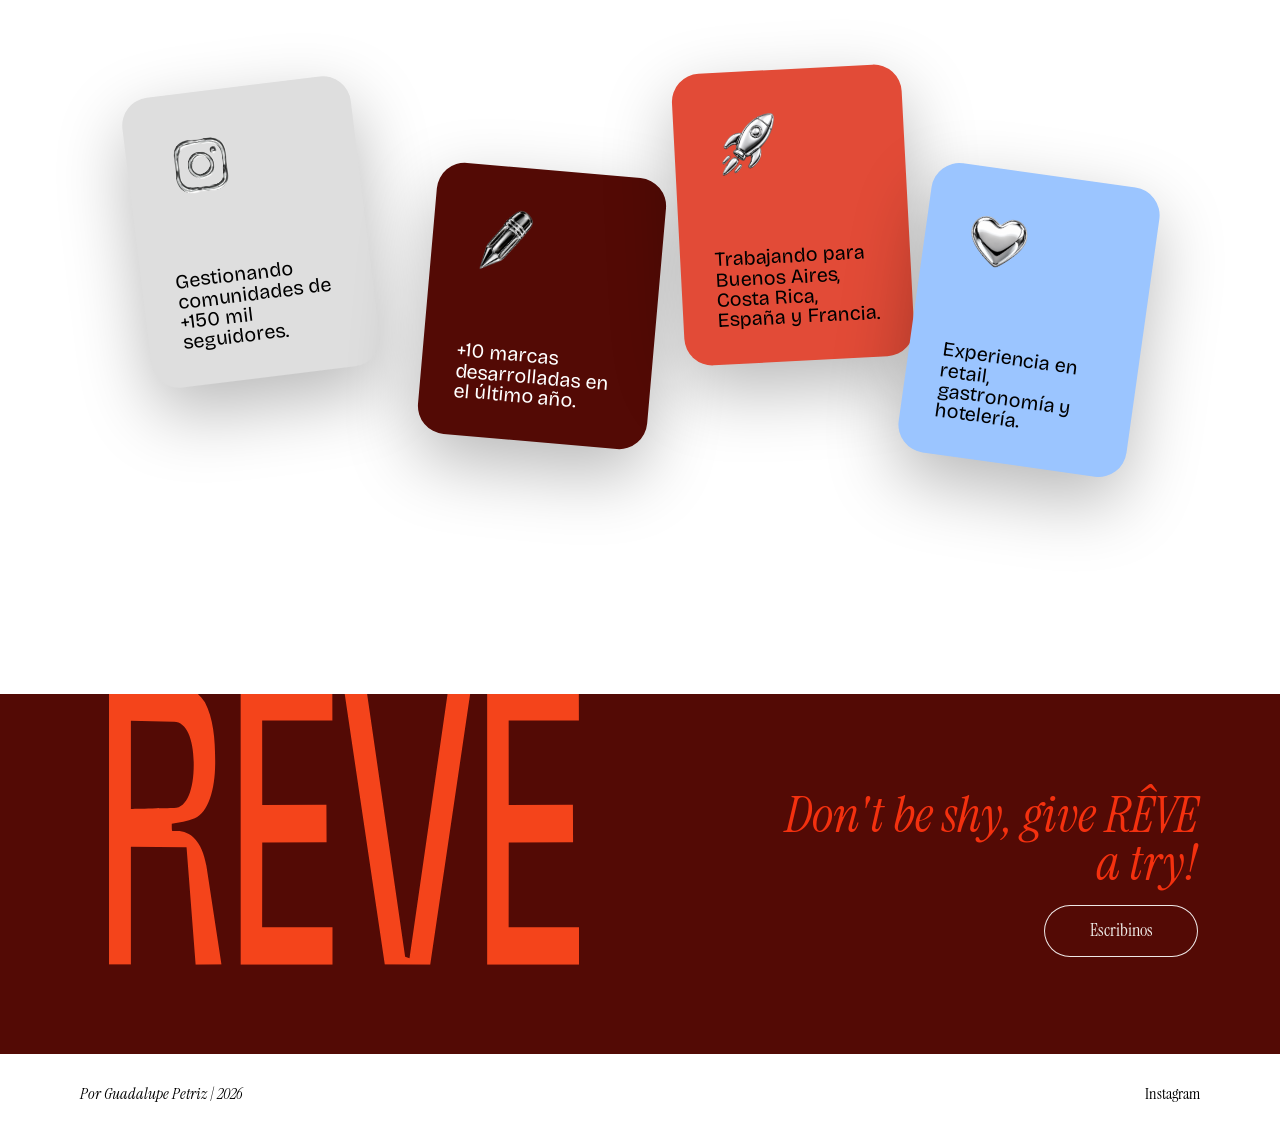
==== commit 070116ed: "Add files via upload" ====
--- a/index.html
+++ b/index.html
@@ -259,11 +259,11 @@
         <div class="testimonials__ticker" aria-hidden="true">
           <div class="testimonials__ticker-track">
             <span class="testimonials__ticker-item">
-              <span class="testimonials__ticker-text">TESTIMONIOS: ASÍ FUE TRABAJAR JUNTOS</span>
+              <span class="testimonials__ticker-text"><span>TESTIMONIOS:</span><span>ASÍ</span><span>FUE</span><span>TRABAJAR</span><span>JUNTOS</span></span>
               <img src="assets/process-icons/card-04.svg" alt="" />
             </span>
             <span class="testimonials__ticker-item">
-              <span class="testimonials__ticker-text">TESTIMONIOS: ASÍ FUE TRABAJAR JUNTOS</span>
+              <span class="testimonials__ticker-text"><span>TESTIMONIOS:</span><span>ASÍ</span><span>FUE</span><span>TRABAJAR</span><span>JUNTOS</span></span>
               <img src="assets/process-icons/card-04.svg" alt="" />
             </span>
           </div>
@@ -274,8 +274,7 @@
             <p class="testimonials__mobile-title">TESTIMONIOS: ASÍ FUE TRABAJAR JUNTOS</p>
             <img src="assets/process-icons/card-04.svg" alt="" />
           </div>
-          <div class="testimonial-rating" aria-label="10 puntos de 10" data-testimonial-score-label>
-            <span>★</span><span>★</span><span>★</span><span>★</span><span>★</span>
+          <div class="testimonial-rating" aria-label="5 estrellas de 5" data-testimonial-score-label>
             <span>★</span><span>★</span><span>★</span><span>★</span><span>★</span>
           </div>
           <blockquote class="testimonial-quote">
--- a/styles.css
+++ b/styles.css
@@ -885,12 +885,16 @@
 .testimonials__ticker-item {
   display: inline-flex;
   align-items: center;
-  gap: 20px;
+  gap: 0.38em;
   padding: 15px 22px 15px 0;
   white-space: nowrap;
 }
 
 .testimonials__ticker-text {
+  display: contents;
+}
+
+.testimonials__ticker-text span {
   font-family: var(--font-display);
   font-size: clamp(1rem, 1.8vw, 1.45rem);
   font-weight: 300;
@@ -899,6 +903,7 @@
 }
 
 .testimonials__ticker-item img {
+  margin-left: 14px;
   width: clamp(22px, 2.5vw, 32px);
   height: clamp(22px, 2.5vw, 32px);
   object-fit: contain;
@@ -943,11 +948,6 @@
 .testimonial-rating span:nth-child(3) { --star-index: 2; }
 .testimonial-rating span:nth-child(4) { --star-index: 3; }
 .testimonial-rating span:nth-child(5) { --star-index: 4; }
-.testimonial-rating span:nth-child(6) { --star-index: 5; }
-.testimonial-rating span:nth-child(7) { --star-index: 6; }
-.testimonial-rating span:nth-child(8) { --star-index: 7; }
-.testimonial-rating span:nth-child(9) { --star-index: 8; }
-.testimonial-rating span:nth-child(10) { --star-index: 9; }
 
 .testimonial-quote {
   margin: 0;
@@ -1510,7 +1510,7 @@
   opacity: 0;
   pointer-events: none;
 }
-.grid-project__image.is-playing-video .grid-project__hover-video { opacity: 1; }
+.grid-project__image.is-playing-video .grid-project__hover-video.is-active { opacity: 1; }
 .grid-project__content {
   display: flex;
   flex-direction: column;
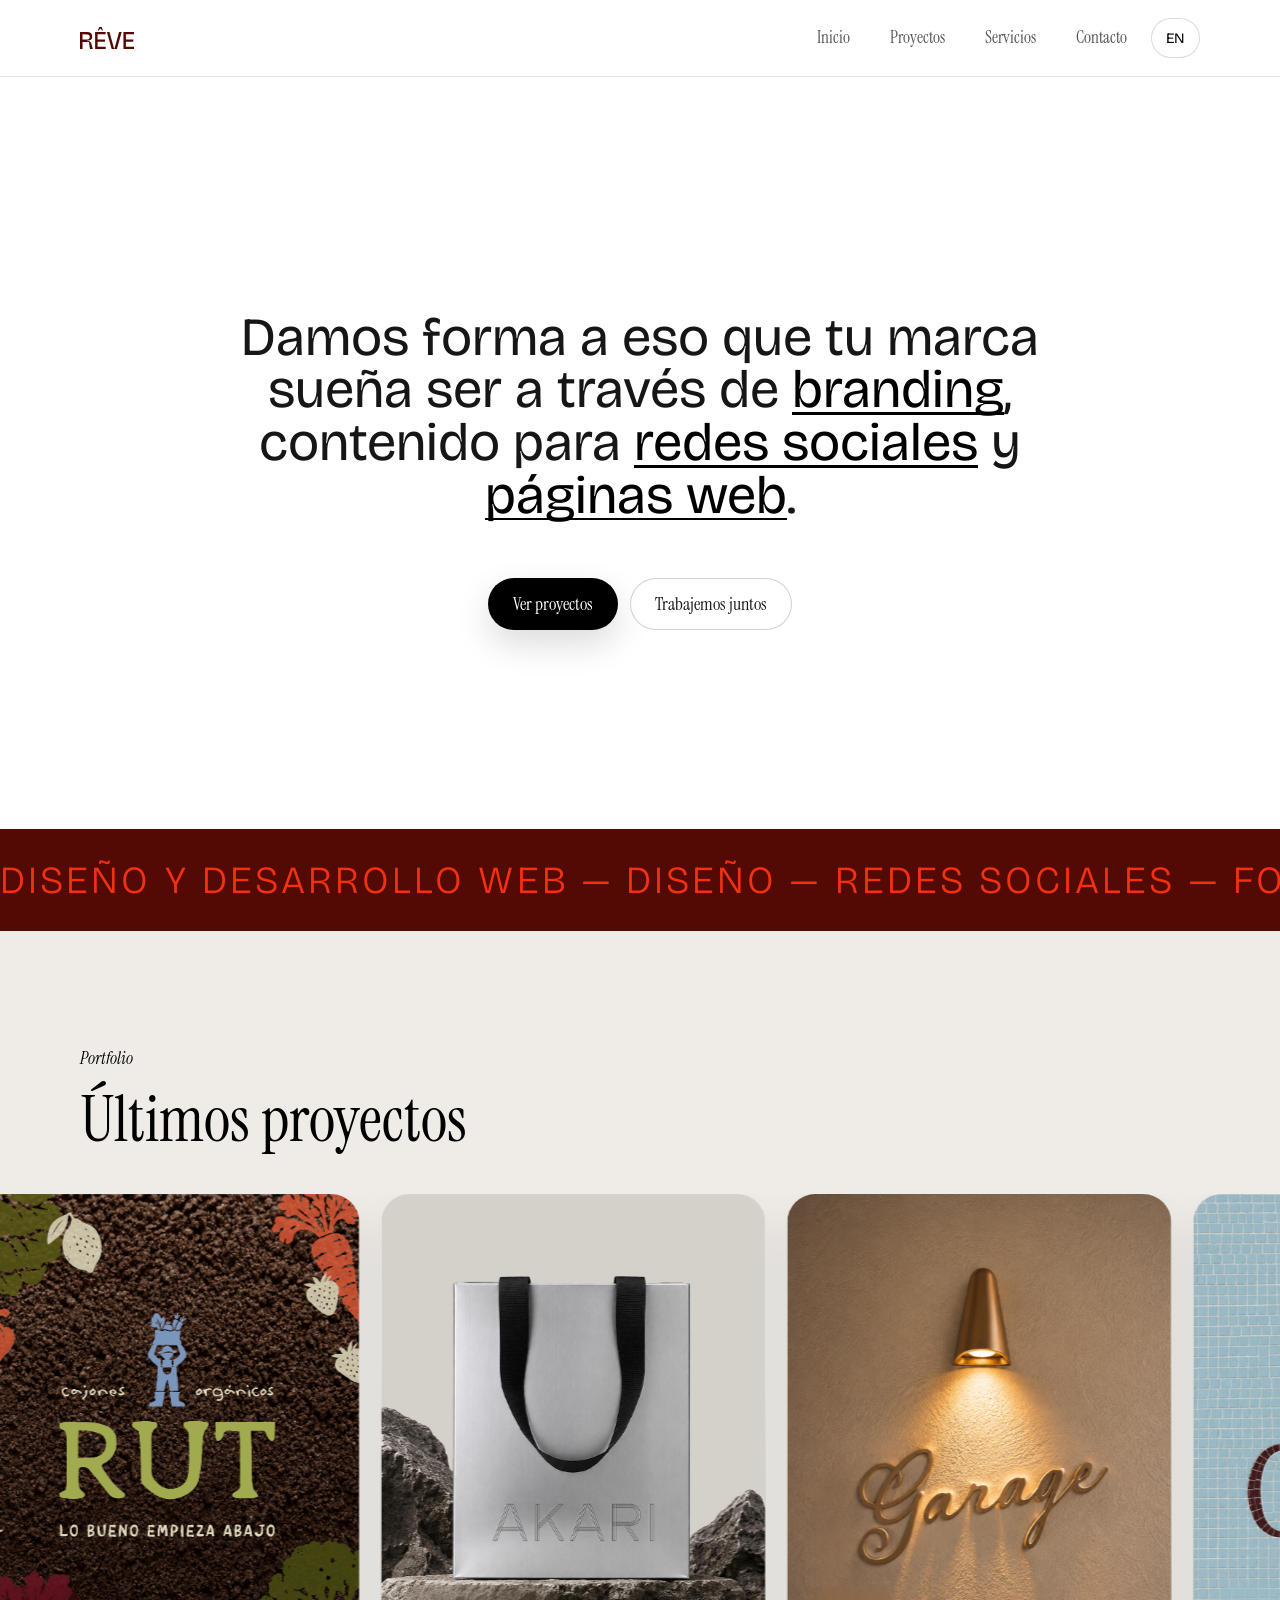
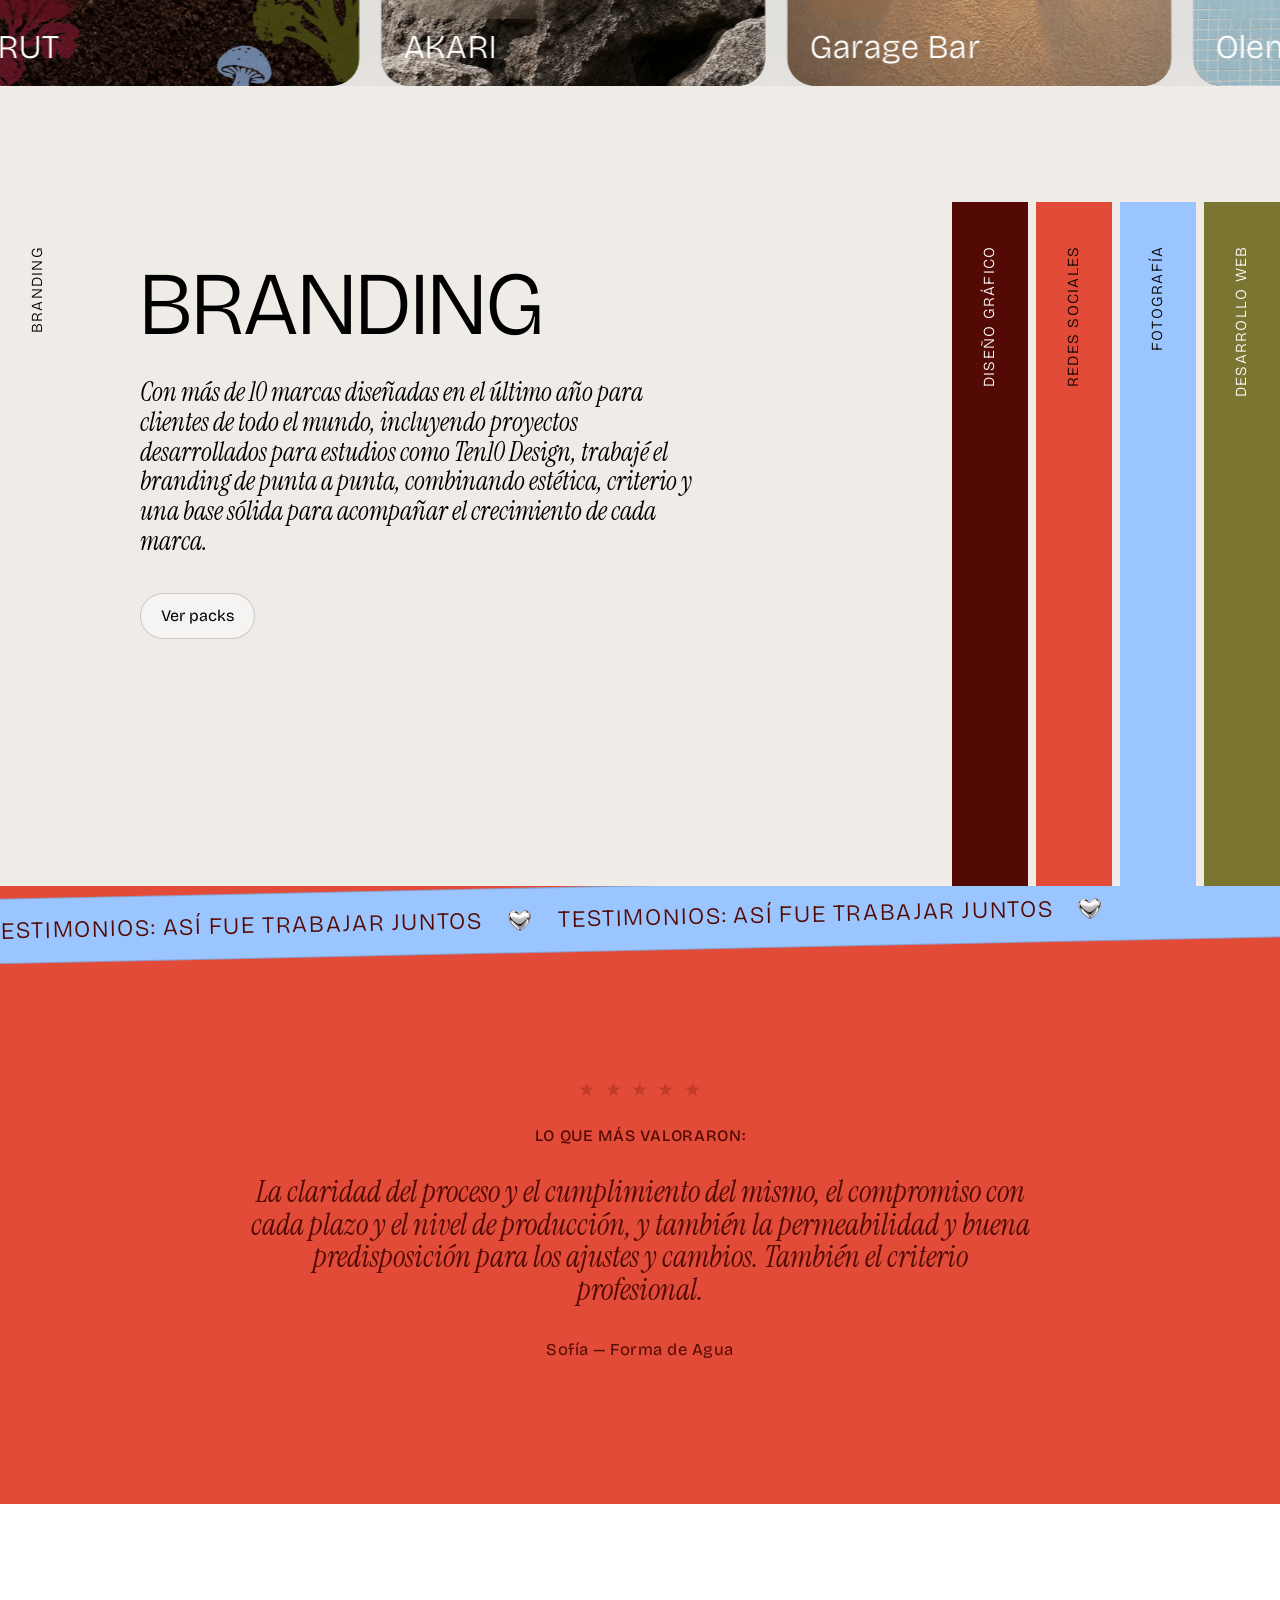
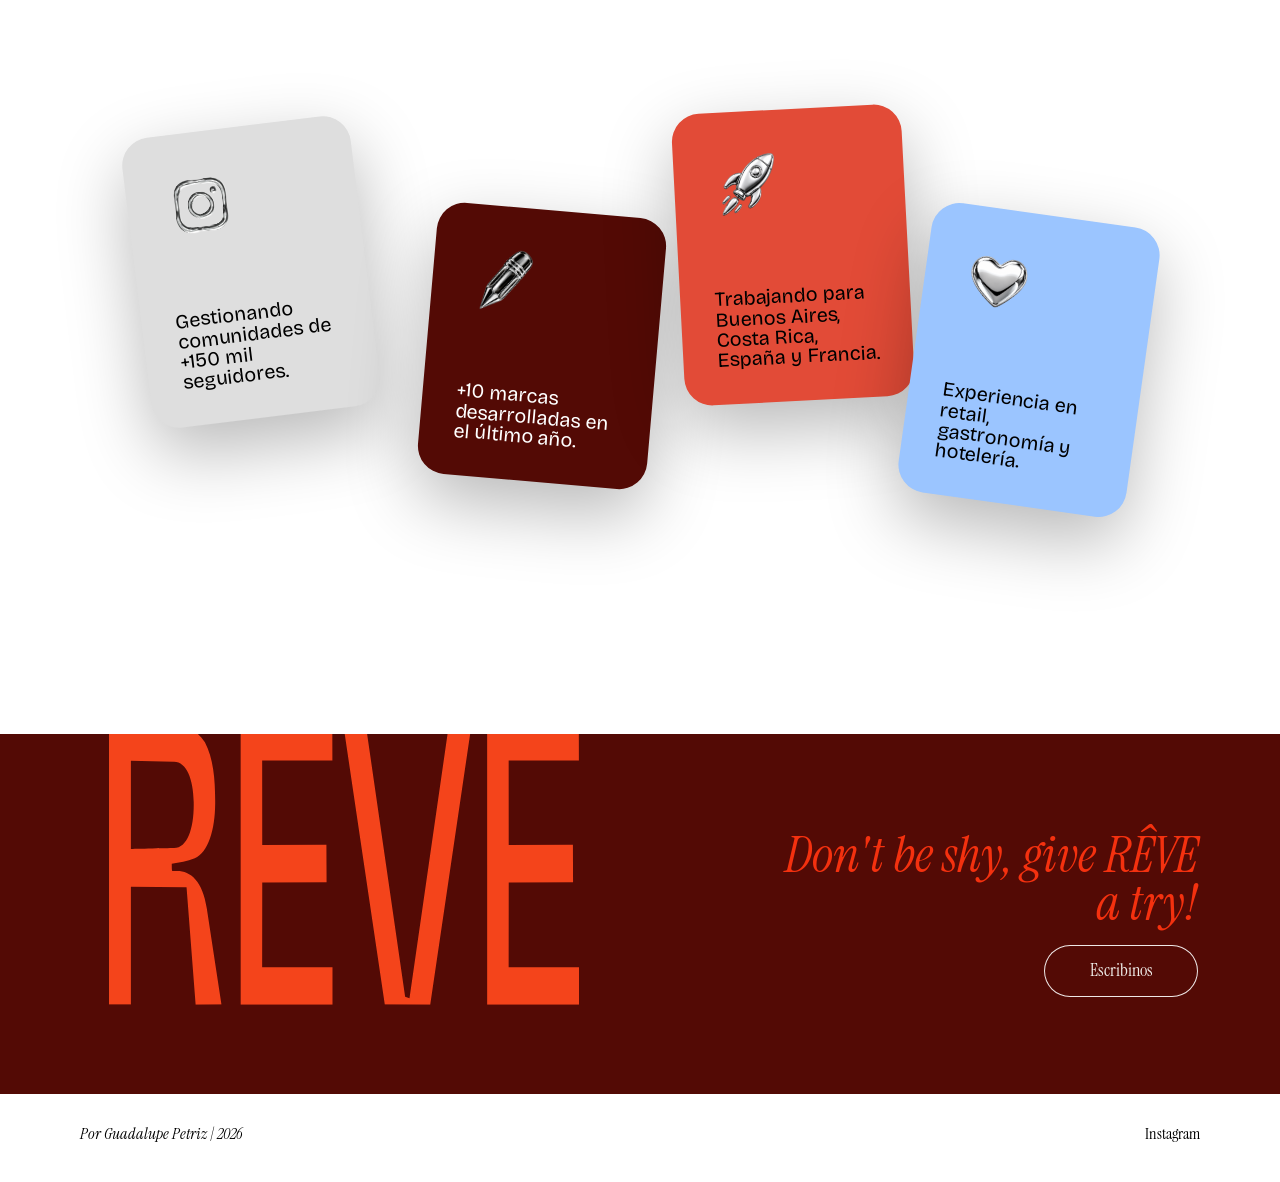
==== commit ae73fca2: "Add files via upload" ====
--- a/index.html
+++ b/index.html
@@ -277,6 +277,7 @@
           <div class="testimonial-rating" aria-label="5 estrellas de 5" data-testimonial-score-label>
             <span>★</span><span>★</span><span>★</span><span>★</span><span>★</span>
           </div>
+          <p class="testimonial-label" data-testimonial-label>Lo que más valoraron:</p>
           <blockquote class="testimonial-quote">
             <p data-testimonial-quote>La claridad del proceso y el cumplimiento del mismo, el compromiso con cada plazo y el nivel de producción, y también la permeabilidad y buena predisposición para los ajustes y cambios. También el criterio profesional.</p>
             <footer><span data-testimonial-client>Sofía — Forma de Agua</span></footer>
--- a/styles.css
+++ b/styles.css
@@ -925,7 +925,7 @@
   align-items: center;
   justify-content: center;
   gap: clamp(1px, 0.35vw, 5px);
-  margin-bottom: clamp(24px, 3vw, 34px);
+  margin-bottom: clamp(16px, 2vw, 22px);
 }
 
 .testimonial-rating span {
@@ -948,6 +948,15 @@
 .testimonial-rating span:nth-child(3) { --star-index: 2; }
 .testimonial-rating span:nth-child(4) { --star-index: 3; }
 .testimonial-rating span:nth-child(5) { --star-index: 4; }
+
+.testimonial-label {
+  margin: 0 0 clamp(18px, 2.5vw, 28px);
+  font-family: var(--font-display);
+  font-size: clamp(0.82rem, 1.25vw, 1rem);
+  font-weight: 500;
+  letter-spacing: 0.04em;
+  text-transform: uppercase;
+}
 
 .testimonial-quote {
   margin: 0;
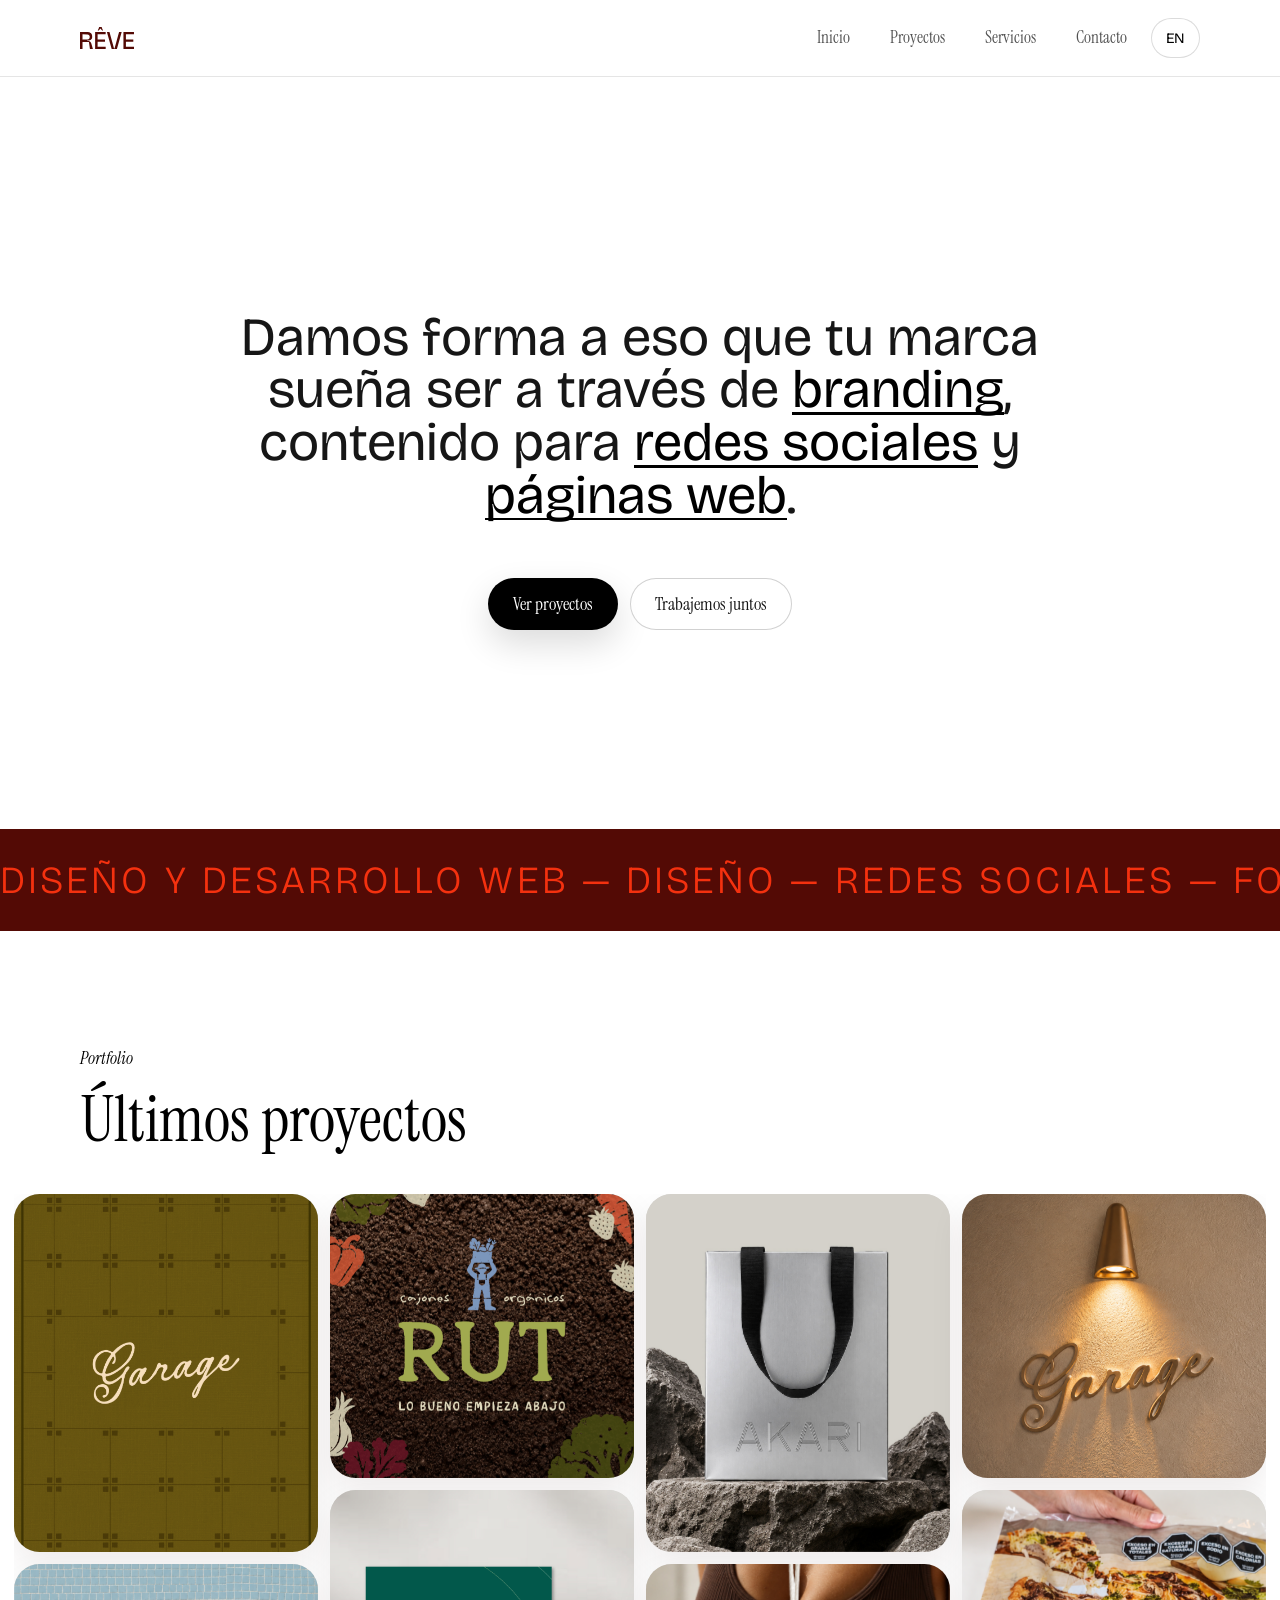
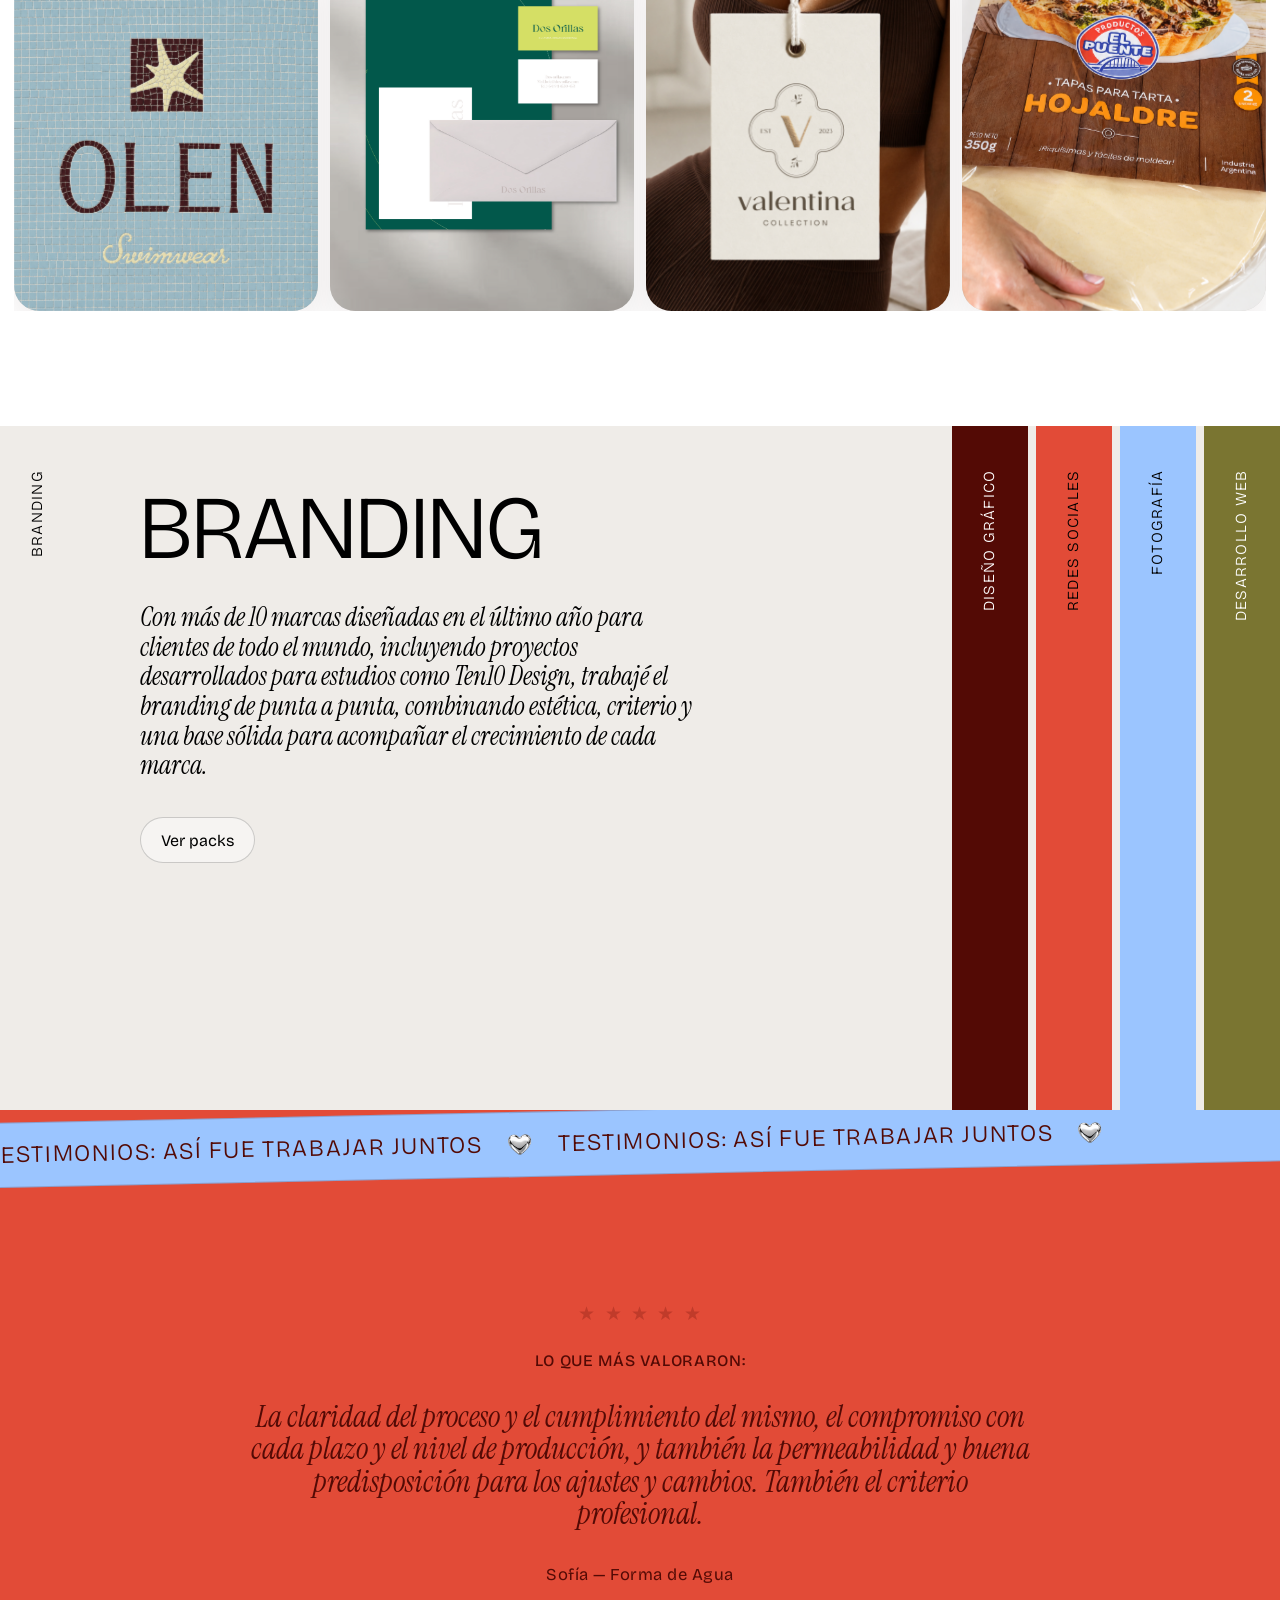
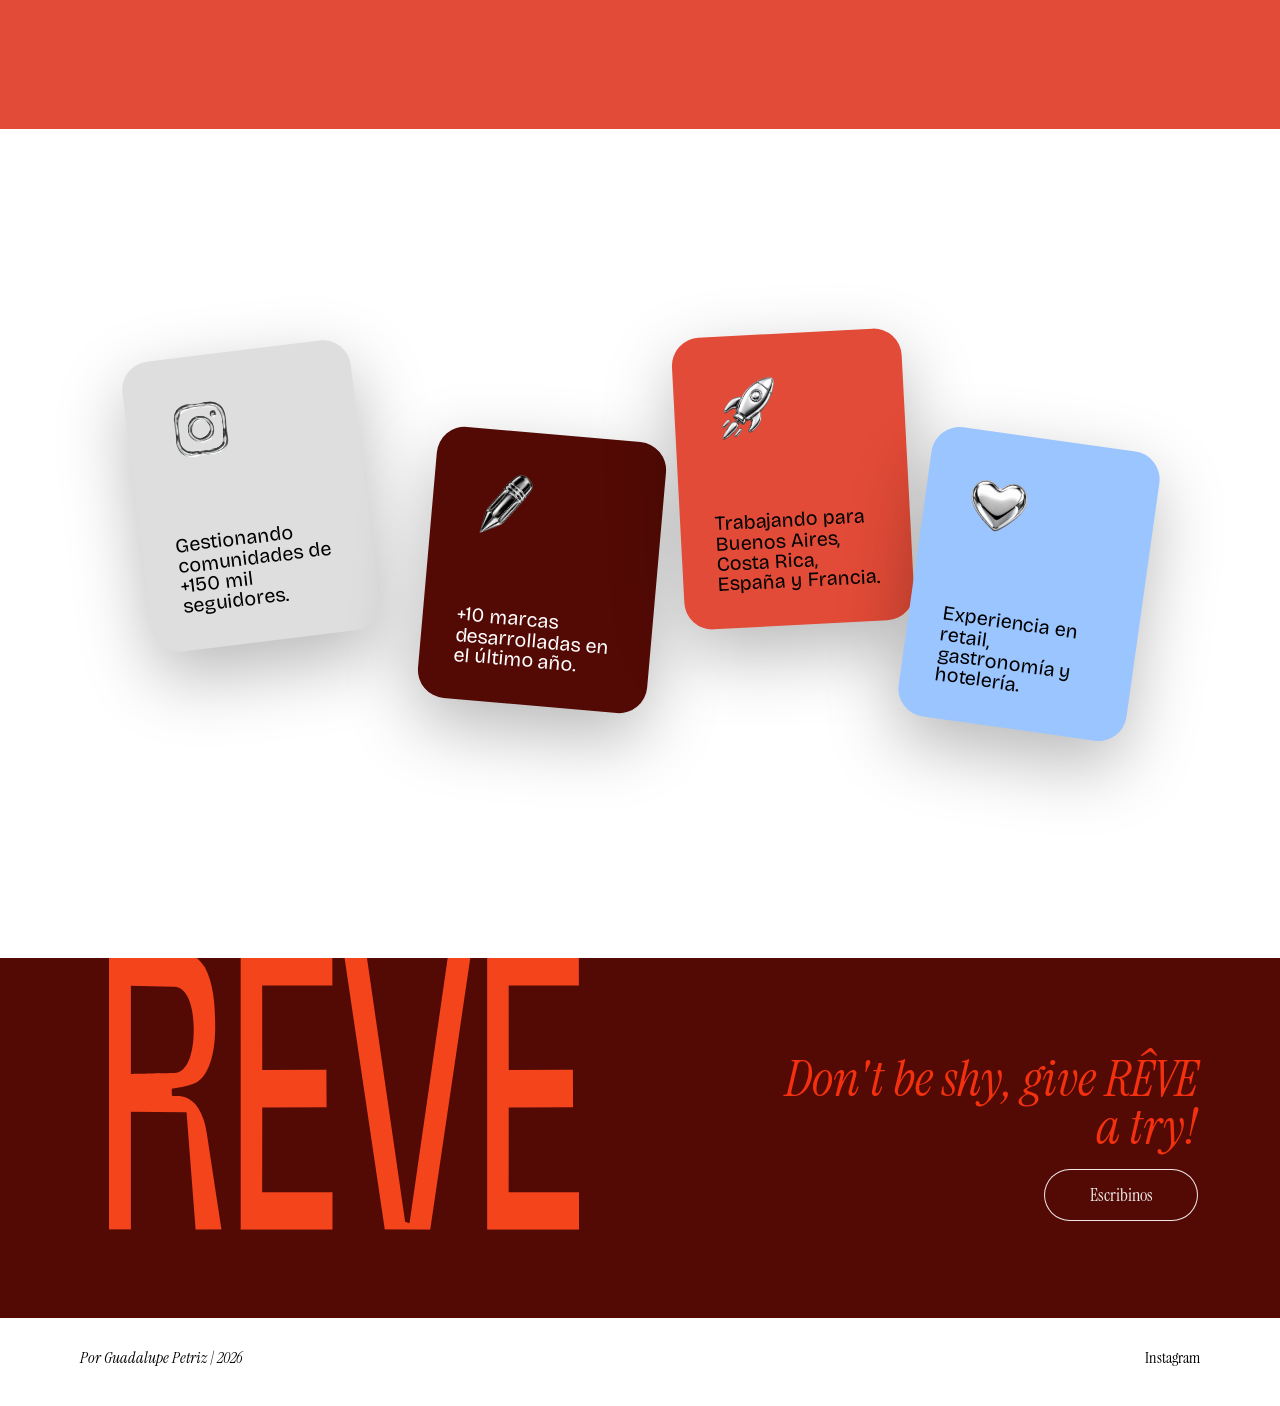
==== commit 7cdf98f8: "Add files via upload" ====
--- a/index.html
+++ b/index.html
@@ -125,9 +125,7 @@
           <h2 id="portfolio-title" data-portfolio-title>Últimos proyectos</h2>
         </div>
 
-        <div class="carousel" aria-label="Carrusel infinito de proyectos">
-          <div class="carousel__track"></div>
-        </div>
+        <div class="portfolio-bento" aria-label="Galería interactiva de proyectos"></div>
       </section>
 
       <section class="services" id="servicios" aria-labelledby="services-title">
--- a/styles.css
+++ b/styles.css
@@ -460,6 +460,10 @@
   color: #530a05;
 }
 
+.portfolio {
+  background: #ffffff;
+}
+
 .contact {
   padding: var(--space-section) 0;
   background-color: var(--page-bg);
@@ -485,111 +489,158 @@
   font-weight: 400;
 }
 
-.carousel {
-  width: 100%;
+.portfolio-bento {
+  --bento-gap: clamp(8px, 0.9vw, 14px);
+  width: min(1480px, calc(100% - 28px));
+  height: clamp(660px, 56vw, 820px);
+  margin: 0 auto;
+  display: grid;
+  grid-template-areas:
+    "a b c d"
+    "a b c d"
+    "a b c d"
+    "a b c d"
+    "a f c h"
+    "e f g h"
+    "e f g h"
+    "e f g h"
+    "e f g h";
+  grid-template-columns: repeat(4, minmax(0, 1fr));
+  grid-template-rows: 0.9fr 0.9fr 0.9fr 0.9fr 0.9fr 1.125fr 1.125fr 1.125fr 1.125fr;
+  gap: var(--bento-gap);
+  contain: layout paint;
+  isolation: isolate;
+  transition: grid-template-columns 880ms cubic-bezier(0.22, 1, 0.36, 1),
+    grid-template-rows 880ms cubic-bezier(0.22, 1, 0.36, 1);
+}
+
+.bento-card {
+  position: relative;
+  height: 100%;
+  min-width: 0;
+  min-height: 0;
+  align-self: end;
+  border-radius: clamp(16px, 2vw, 28px);
   overflow: hidden;
-  cursor: grab;
-  user-select: none;
-  touch-action: pan-y;
-}
-
-.carousel__track {
-  /* La lista de proyectos está duplicada en HTML para lograr un loop continuo. */
-  display: flex;
-  width: max-content;
-  gap: 22px;
-  will-change: transform;
-}
-
-.carousel.is-dragging {
-  cursor: grabbing;
-}
-
-.carousel.is-dragging .project-card {
-  pointer-events: none;
-}
-
-.project-card {
-  position: relative;
-  width: clamp(260px, 30vw, 410px);
-  aspect-ratio: 0.78;
-  border-radius: var(--radius-md);
-  overflow: hidden;
-  background: var(--color-soft);
-  box-shadow: 0 20px 50px rgba(0, 0, 0, 0.09);
-}
-
-.project-card__image-link {
+  background: #d8d5d1;
+  box-shadow: 0 14px 34px rgba(49, 13, 9, 0.08);
+  transform: translateZ(0);
+  transition: opacity 420ms ease, transform 700ms cubic-bezier(0.22, 1, 0.36, 1);
+}
+
+.bento-card--layout-1 { grid-area: a; }
+.bento-card--layout-2 { grid-area: b; }
+.bento-card--layout-3 { grid-area: c; }
+.bento-card--layout-4 { grid-area: d; }
+.bento-card--layout-5 { grid-area: e; }
+.bento-card--layout-6 { grid-area: f; }
+.bento-card--layout-7 { grid-area: g; }
+.bento-card--layout-8 { grid-area: h; }
+
+.bento-card__button {
   position: absolute;
   inset: 0;
-  z-index: 1;
-  display: block;
-}
-
-.project-card__image-link:focus-visible {
-  outline: 2px solid #ffffff;
-  outline-offset: -8px;
-}
-
-.project-card img {
+  width: 100%;
+  border: 0;
+  padding: 0;
+  overflow: hidden;
+  background: transparent;
+  color: #ffffff;
+  cursor: pointer;
+  text-align: left;
+}
+
+.bento-card__button:focus-visible {
+  outline: 3px solid #ffffff;
+  outline-offset: -7px;
+}
+
+.bento-card__media,
+.bento-card__media::after {
+  position: absolute;
+  inset: 0;
+}
+
+.bento-card__media::after {
+  content: "";
+  background: linear-gradient(180deg, transparent 42%, rgba(0, 0, 0, 0.72));
+  opacity: 0;
+  pointer-events: none;
+  transition: opacity 360ms ease;
+}
+
+.bento-card img,
+.bento-card video {
   width: 100%;
   height: 100%;
   object-fit: cover;
-  transition: transform 500ms ease;
-}
-
-.project-card::after {
-  content: "";
+  backface-visibility: hidden;
+  transform: translateZ(0) scale(1.001);
+  transition: transform 900ms cubic-bezier(0.22, 1, 0.36, 1);
+}
+
+.bento-card__caption {
   position: absolute;
-  inset: 0;
-  background: linear-gradient(
-    180deg,
-    rgba(0, 0, 0, 0.02) 34%,
-    rgba(0, 0, 0, 0.78)
-  );
-}
-
-.project-card:hover img {
-  transform: scale(1.06);
-}
-
-.project-card__content {
-  position: absolute;
-  left: 22px;
-  right: 22px;
-  bottom: 22px;
-  z-index: 2;
-  color: var(--color-white);
+  z-index: 1;
+  left: clamp(16px, 2vw, 25px);
+  right: clamp(16px, 2vw, 25px);
+  bottom: clamp(15px, 2vw, 23px);
+  display: grid;
+  align-items: end;
+  gap: 3px 16px;
+  opacity: 0;
   pointer-events: none;
-}
-
-.project-card__content span {
-  display: inline-flex;
-  min-height: 34px;
-  align-items: center;
-  border: 1px solid rgba(255, 255, 255, 0.42);
-  border-radius: 999px;
-  padding: 0 12px;
-  background: rgba(255, 255, 255, 0.18);
-  box-shadow: inset 0 1px 0 rgba(255, 255, 255, 0.3),
-    0 10px 26px rgba(0, 0, 0, 0.14);
-  backdrop-filter: blur(18px) saturate(1.35);
-  -webkit-backdrop-filter: blur(18px) saturate(1.35);
-  font-size: 0.98rem;
+  transform: translateY(12px);
+  transition: opacity 320ms ease, transform 500ms cubic-bezier(0.16, 1, 0.3, 1);
+}
+
+.bento-card__category {
+  grid-column: 1 / -1;
+  font-family: var(--font-main);
+  font-size: clamp(0.85rem, 1vw, 1rem);
   font-style: italic;
-  font-weight: 400;
-}
-
-.project-card__content h3 {
-  margin: 12px 0 0;
+  opacity: 0.82;
+}
+
+.bento-card__caption strong {
   font-family: var(--font-display);
-  font-size: clamp(1.55rem, 2.6vw, 2.4rem);
-  font-optical-sizing: auto;
-  font-style: normal;
+  font-size: clamp(1.3rem, 2vw, 2.25rem);
   font-variation-settings: "wdth" 100;
-  font-weight: 288;
-  letter-spacing: 0.01em;
-  line-height: 1;
+  font-weight: 350;
+  line-height: 0.95;
+}
+
+.bento-card:focus-within .bento-card__media::after { opacity: 1; }
+.bento-card:focus-within .bento-card__caption { opacity: 1; transform: translateY(0); }
+
+@media (hover: hover) and (pointer: fine) {
+  .portfolio-bento:has(.bento-card.is-expanded) .bento-card:not(.is-expanded) {
+    opacity: 0.7;
+  }
+
+  .portfolio-bento:has(.bento-card--layout-1.is-expanded) { grid-template-columns: 1.3fr 0.9fr 0.9fr 0.9fr; }
+  .portfolio-bento:has(.bento-card[data-project-id="olen-aroa"].is-expanded) {
+    grid-template-columns: 0.92fr 1.026fr 1.026fr 1.026fr;
+  }
+  .portfolio-bento:has(.bento-card--layout-2.is-expanded),
+  .portfolio-bento:has(.bento-card--layout-6.is-expanded) { grid-template-columns: 0.9fr 1.3fr 0.9fr 0.9fr; }
+  .portfolio-bento:has(.bento-card--layout-3.is-expanded),
+  .portfolio-bento:has(.bento-card--layout-7.is-expanded) { grid-template-columns: 0.9fr 0.9fr 1.3fr 0.9fr; }
+  .portfolio-bento:has(.bento-card--layout-4.is-expanded),
+  .portfolio-bento:has(.bento-card--layout-8.is-expanded) { grid-template-columns: 0.9fr 0.9fr 0.9fr 1.3fr; }
+
+  .bento-card.is-expanded { z-index: 2; transform: translateY(-2px); }
+
+  .bento-card.is-expanded img,
+  .bento-card.is-expanded video { transform: translateZ(0) scale(1.035); }
+  .bento-card.is-expanded .bento-card__media::after { opacity: 1; }
+  .bento-card.is-expanded .bento-card__caption { opacity: 1; transform: translateY(0); }
+}
+
+@media (hover: hover) and (pointer: fine) and (min-width: 721px) {
+  .portfolio-bento:has(.bento-card[data-project-id="olen-aroa"].is-expanded) {
+    grid-template-rows: 0.8fr 0.8fr 0.8fr 0.8fr 0.8fr 1.25fr 1.25fr 1.25fr 1.25fr;
+  }
 }
 
 .services-accordion {
@@ -1707,6 +1758,11 @@
 }
 
 @media (max-width: 900px) {
+  .portfolio-bento {
+    width: calc(100% - 20px);
+    height: clamp(500px, 58vw, 560px);
+  }
+
   .hero {
     min-height: calc(88vh - 76px);
     padding-top: clamp(76px, 10vh, 120px);
@@ -2086,19 +2142,43 @@
     margin-inline: auto;
   }
 
-  .carousel {
-    -webkit-mask-image: none;
-    mask-image: none;
-  }
-
-  .carousel__track {
-    gap: 14px;
-  }
-
-  .project-card {
-    width: 270px;
-  }
-
+  .portfolio-bento {
+    width: min(100% - 24px, 560px);
+    height: auto;
+    display: grid;
+    grid-auto-rows: 132px;
+    grid-template-areas: none;
+    grid-template-columns: repeat(2, minmax(0, 1fr));
+    grid-template-rows: none;
+    gap: 8px;
+  }
+
+  .bento-card,
+  .bento-card--hero,
+  .bento-card--wide,
+  .bento-card--tall,
+  .bento-card--regular,
+  .bento-card--small {
+    aspect-ratio: auto;
+    grid-area: auto;
+    grid-column: span 1;
+    grid-row: auto;
+    min-width: 0;
+  }
+  .bento-card--layout-1,
+  .bento-card--layout-3,
+  .bento-card--layout-6 { grid-row: span 2; }
+  .bento-card--layout-8 { grid-column: span 2; }
+  .portfolio-bento:has(.bento-card.is-expanded) {
+    grid-template-columns: repeat(2, minmax(0, 1fr));
+  }
+  .bento-card.is-expanded { height: 100%; grid-column: span 1; grid-row: auto; }
+  .bento-card--layout-1.is-expanded,
+  .bento-card--layout-3.is-expanded,
+  .bento-card--layout-6.is-expanded { grid-row: span 2; }
+  .bento-card--layout-8.is-expanded { grid-column: span 2; }
+  .bento-card__category { font-size: .8rem; }
+  .bento-card__caption strong { font-size: clamp(1.05rem, 5vw, 1.5rem); }
   .service-panel.is-active {
     flex-basis: 540px;
   }
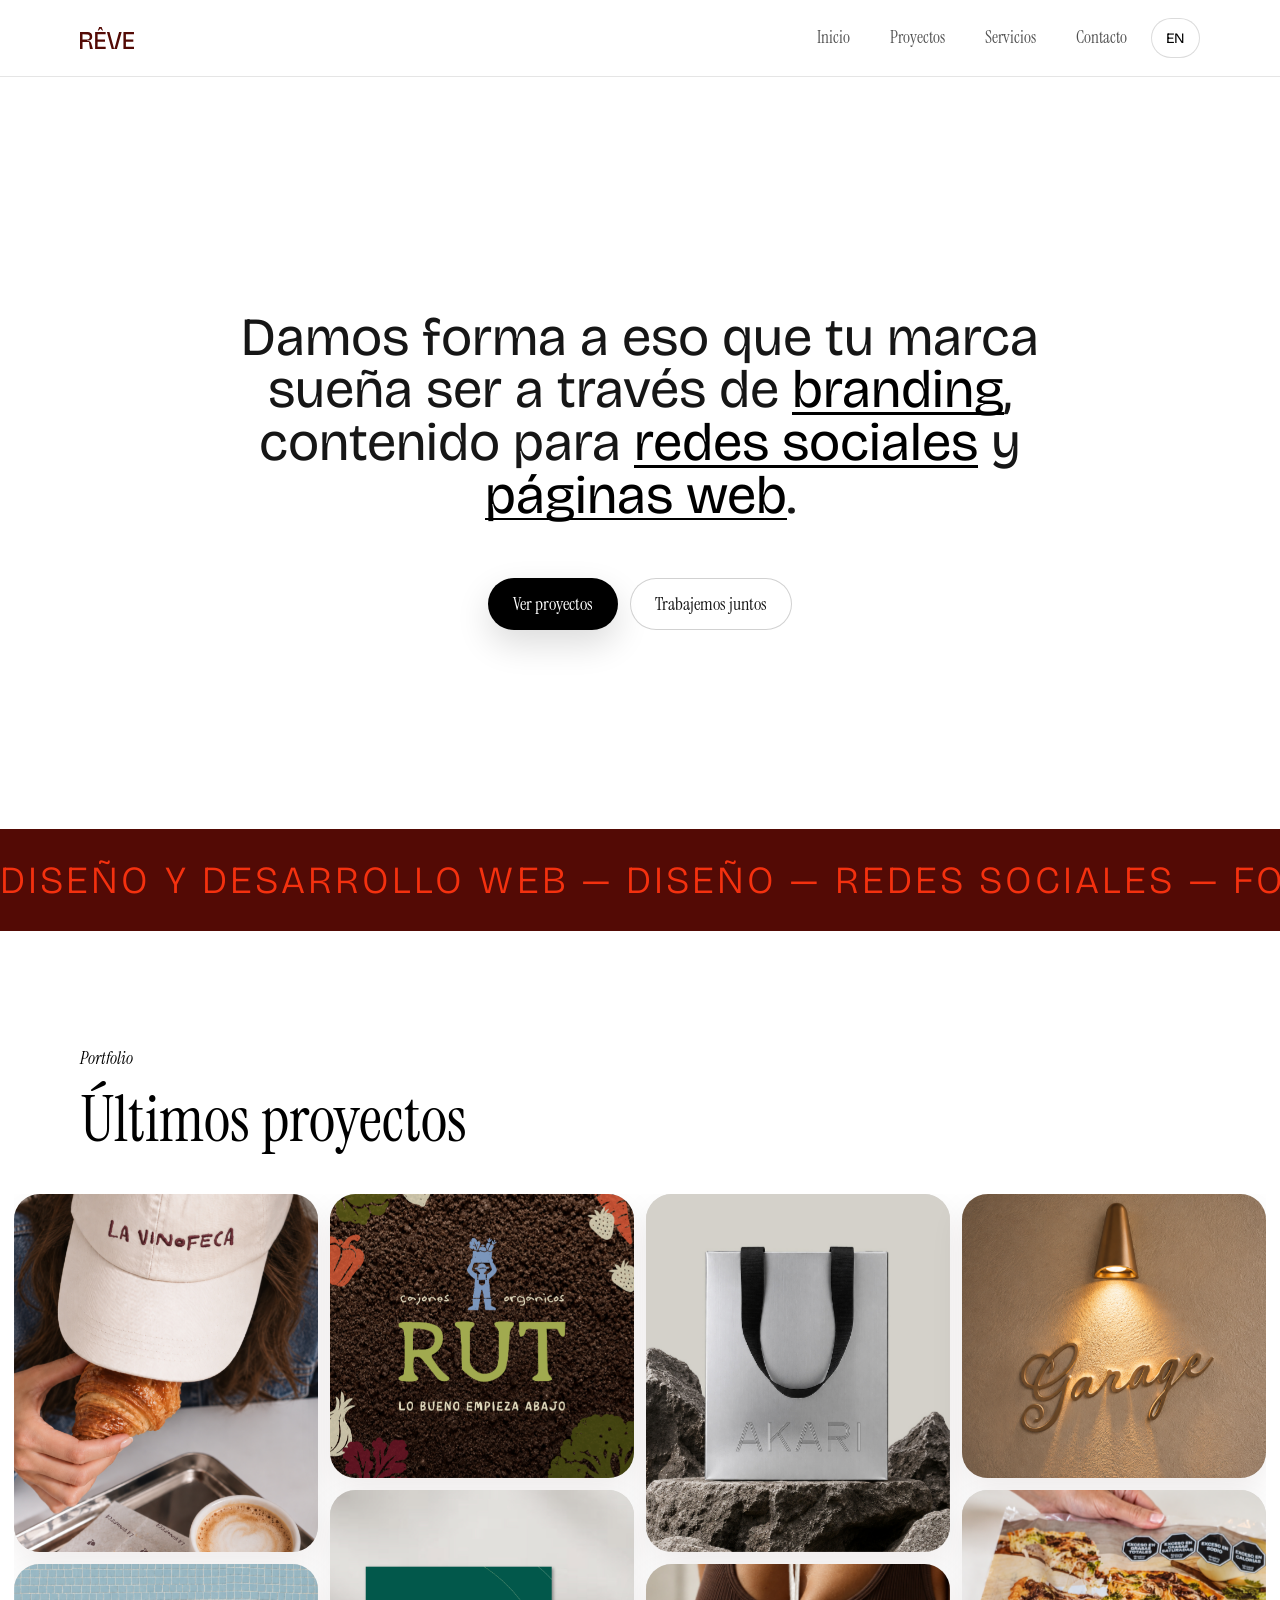
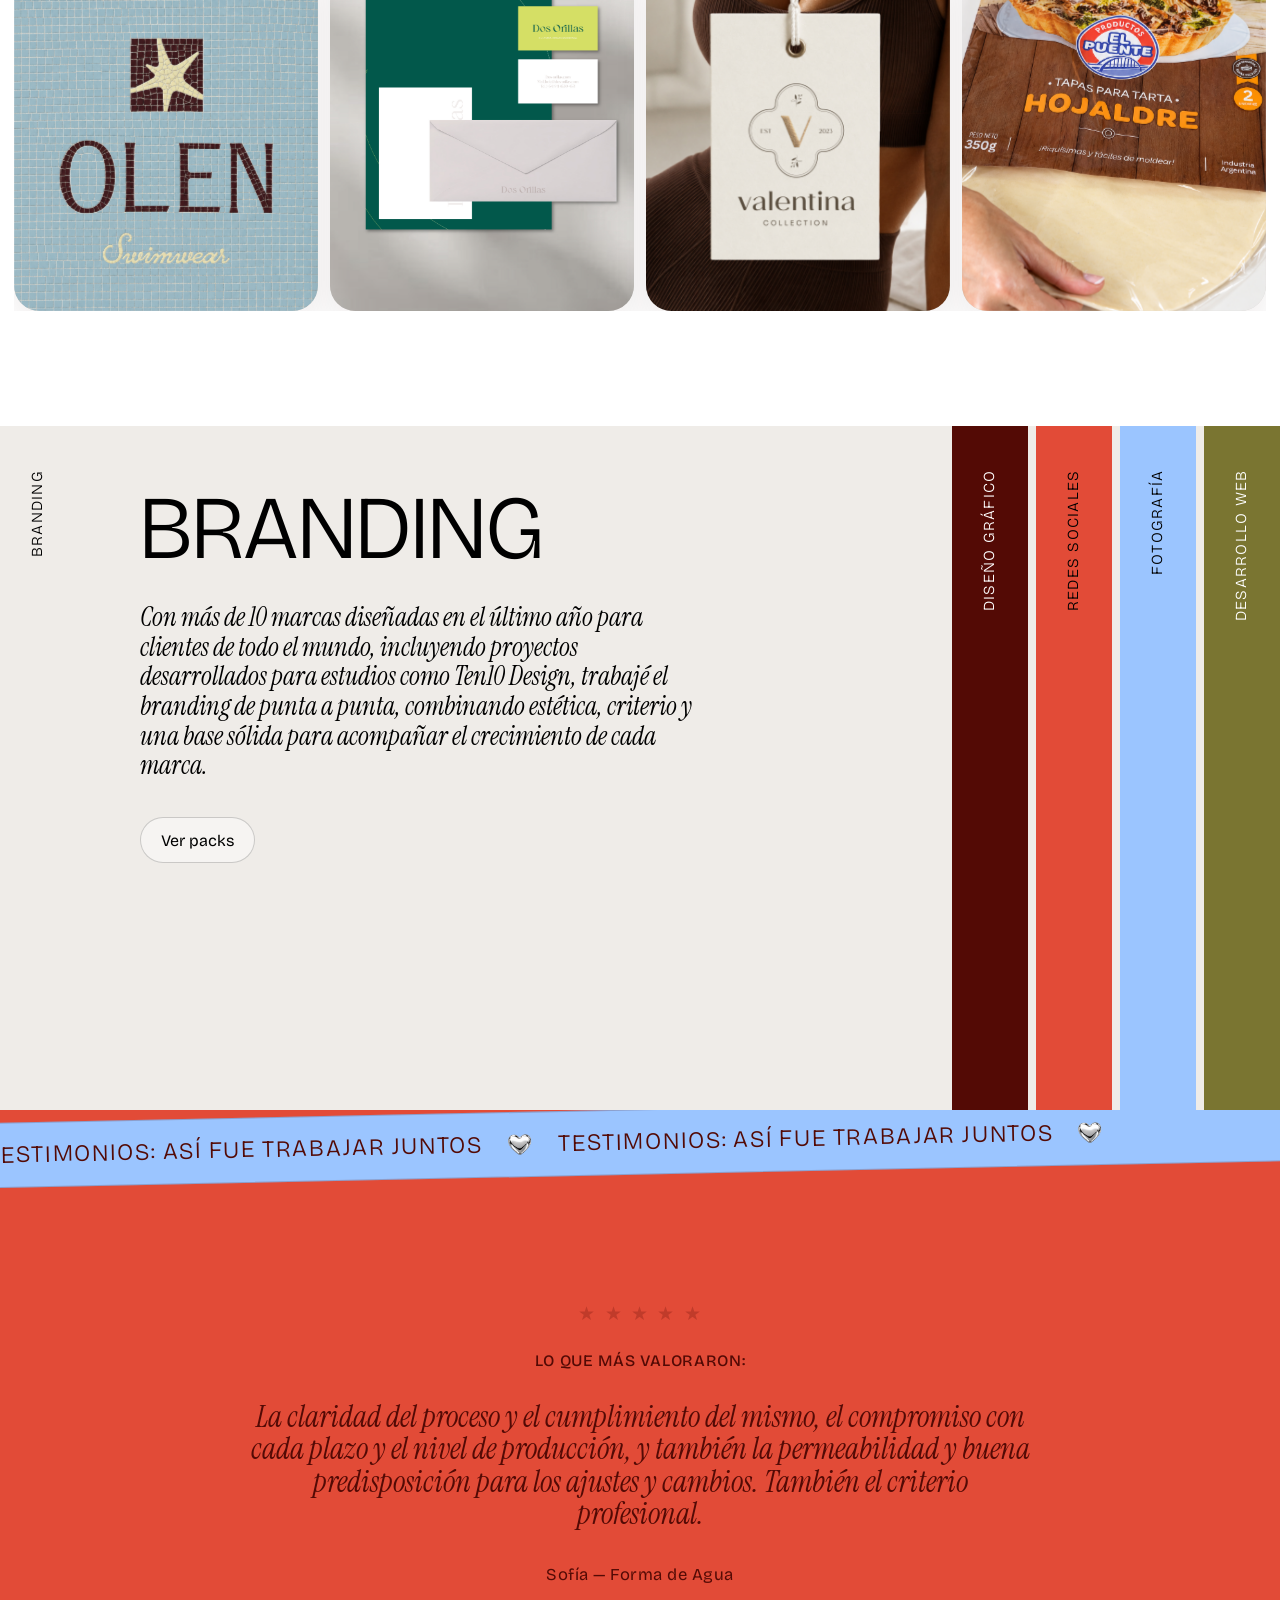
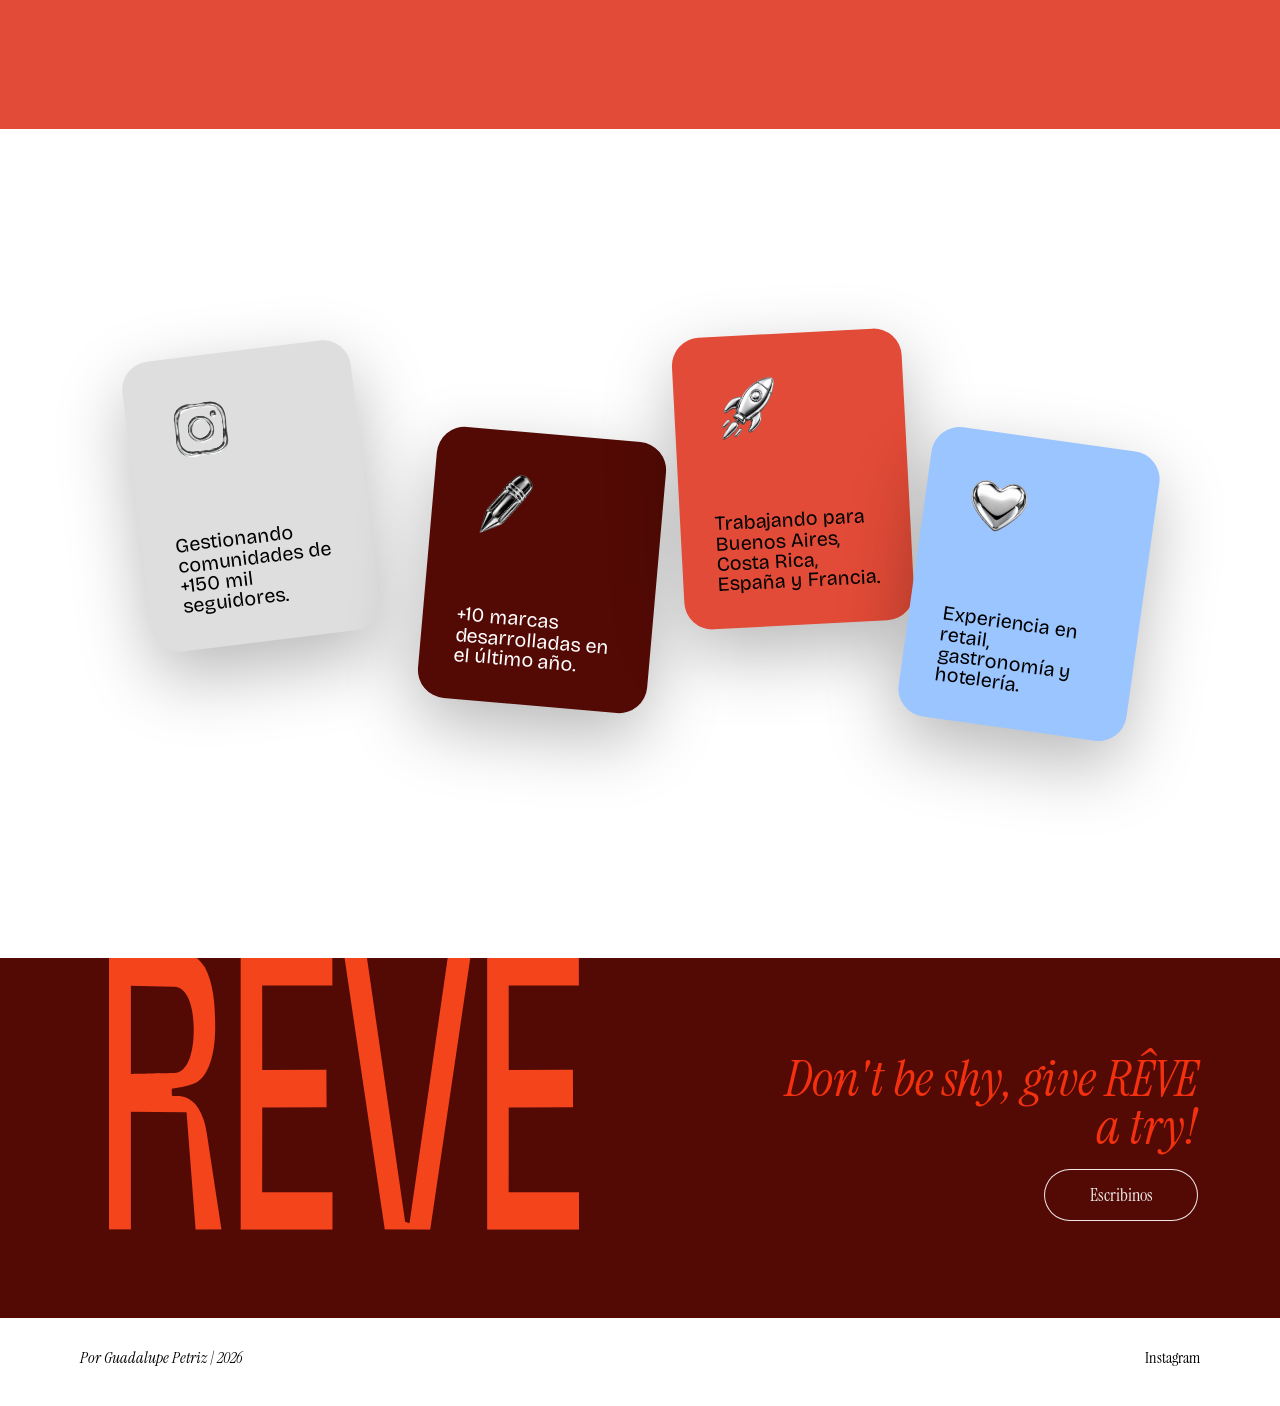
==== commit f33e5782: "Add files via upload" ====
--- a/index.html
+++ b/index.html
@@ -463,8 +463,8 @@
     </footer>
 
     <div class="cursor-dot" aria-hidden="true"></div>
-    <script src="projects-data.js"></script>
-    <script src="projects-shared.js"></script>
-    <script src="script.js"></script>
+    <script src="projects-data.js?v=20261116-2"></script>
+    <script src="projects-shared.js?v=20261116-2"></script>
+    <script src="script.js?v=20261116-2"></script>
   </body>
 </html>
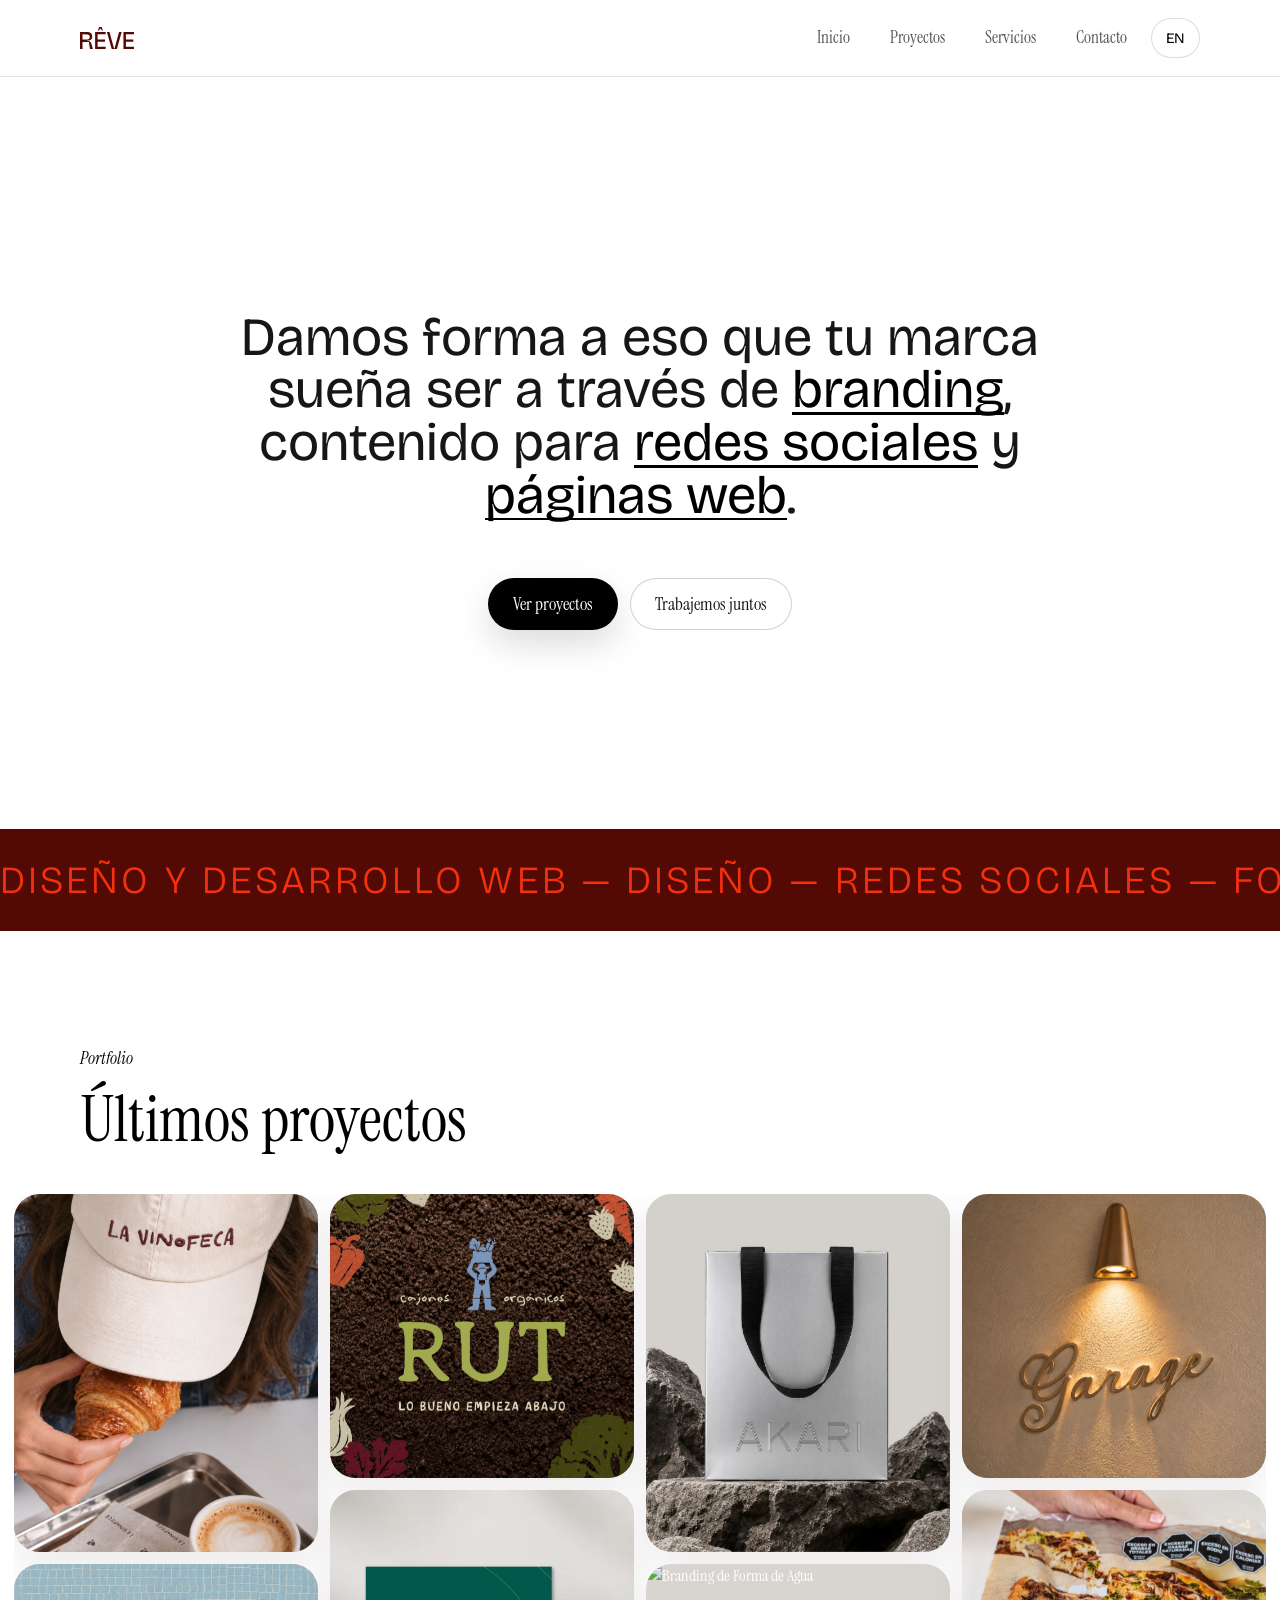
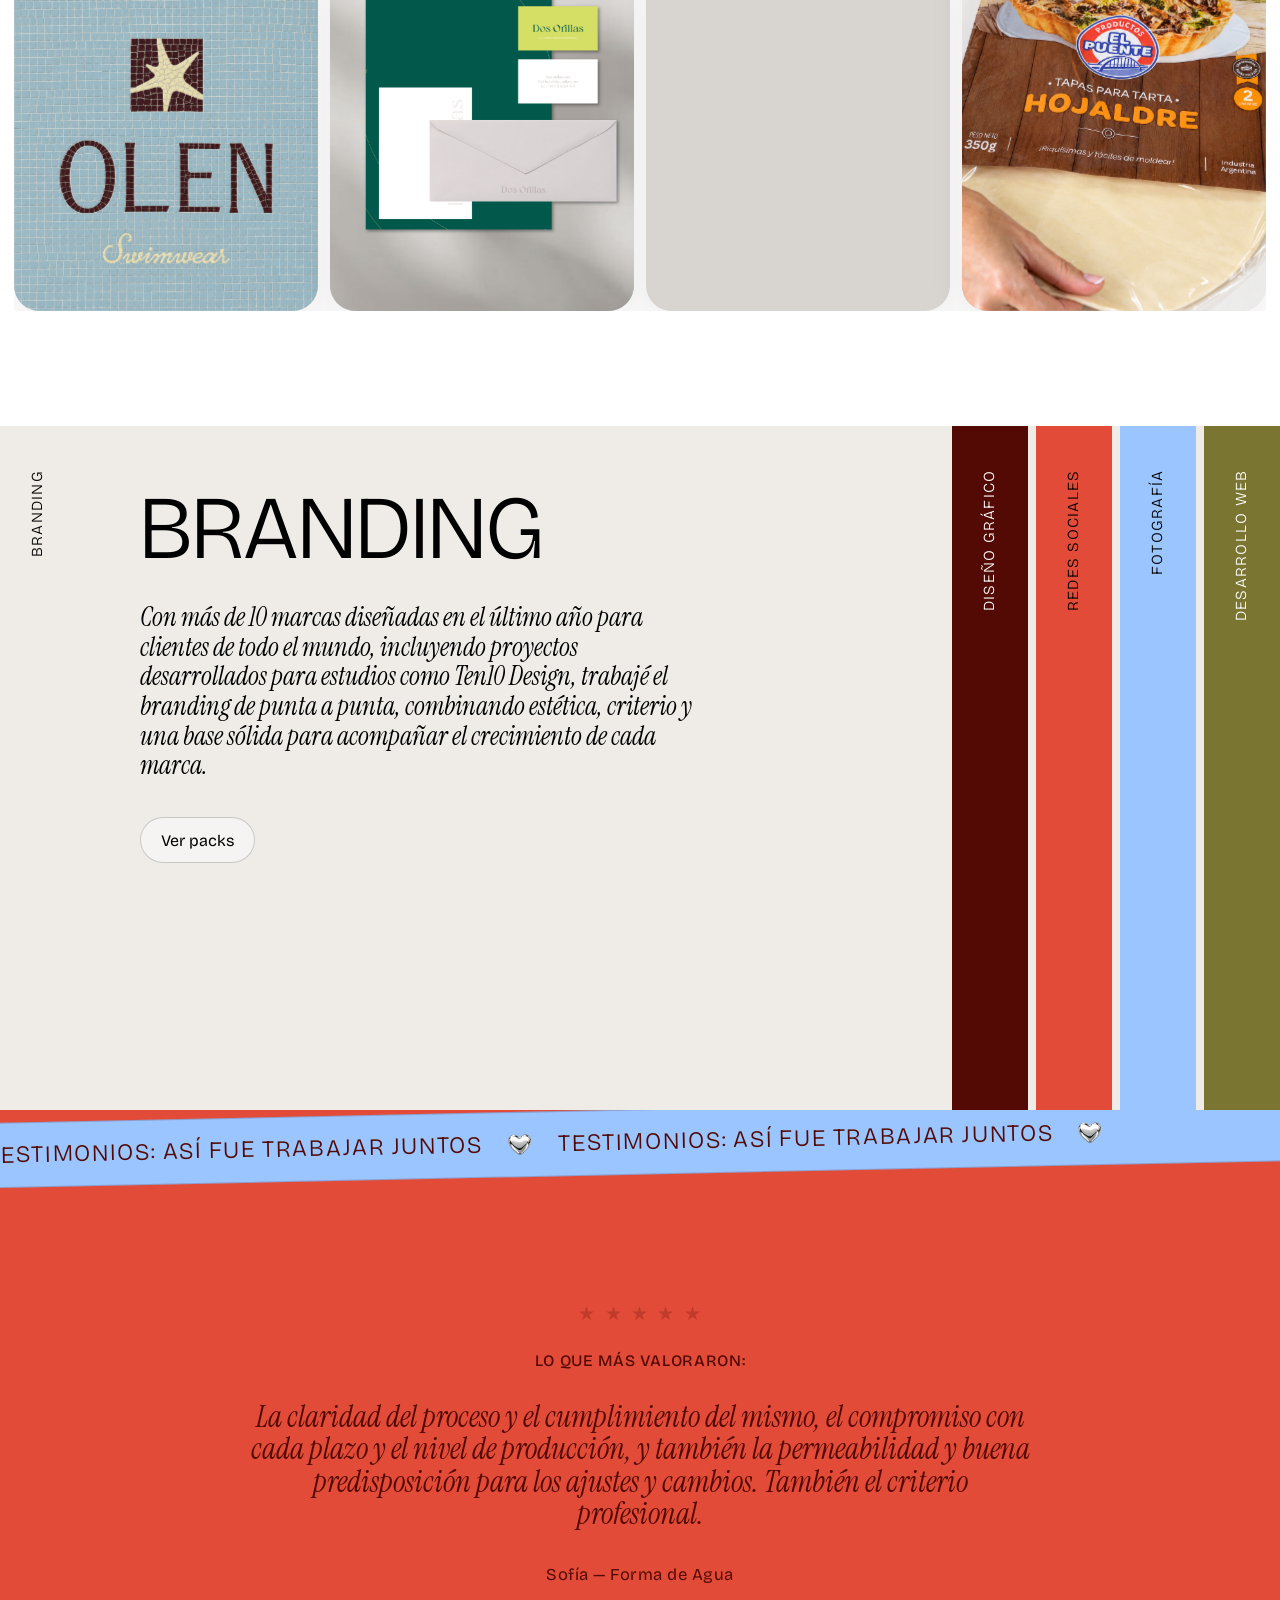
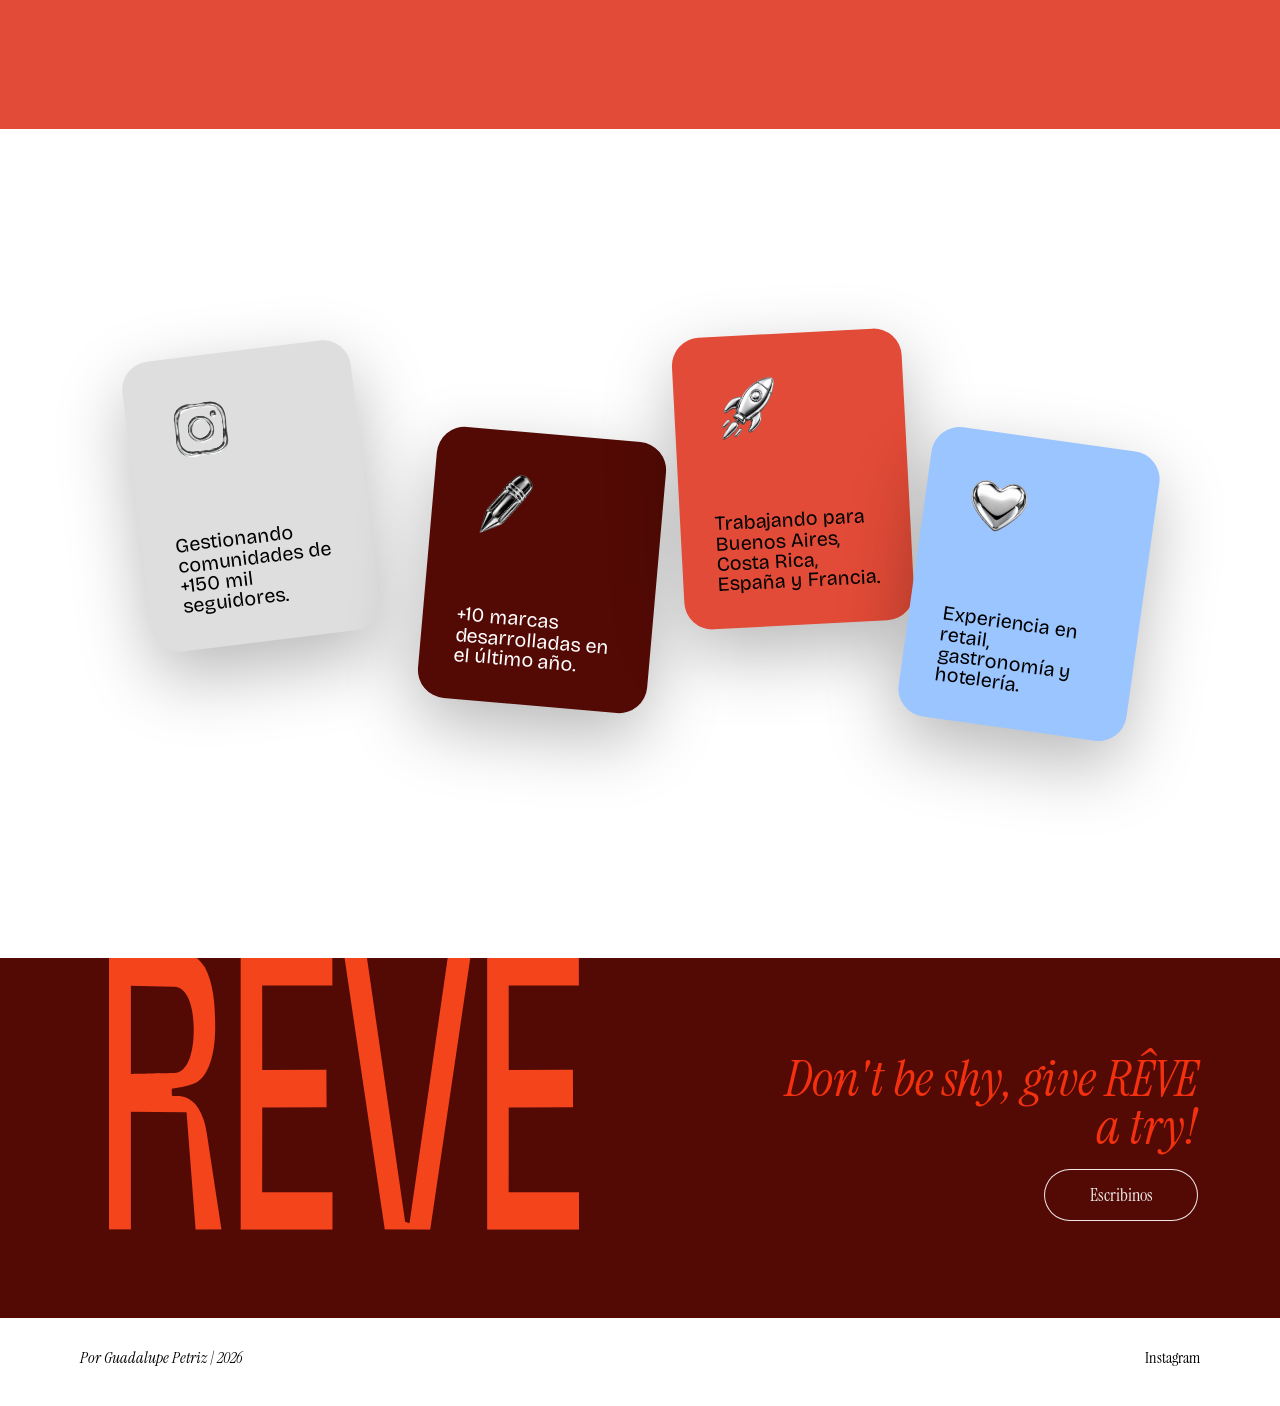
==== commit 5c837ed4: "Add files via upload" ====
--- a/index.html
+++ b/index.html
@@ -463,8 +463,8 @@
     </footer>
 
     <div class="cursor-dot" aria-hidden="true"></div>
-    <script src="projects-data.js?v=20261116-2"></script>
-    <script src="projects-shared.js?v=20261116-2"></script>
-    <script src="script.js?v=20261116-2"></script>
+    <script src="projects-data.js?v=20261122-1"></script>
+    <script src="projects-shared.js?v=20261122-1"></script>
+    <script src="script.js?v=20261122-1"></script>
   </body>
 </html>
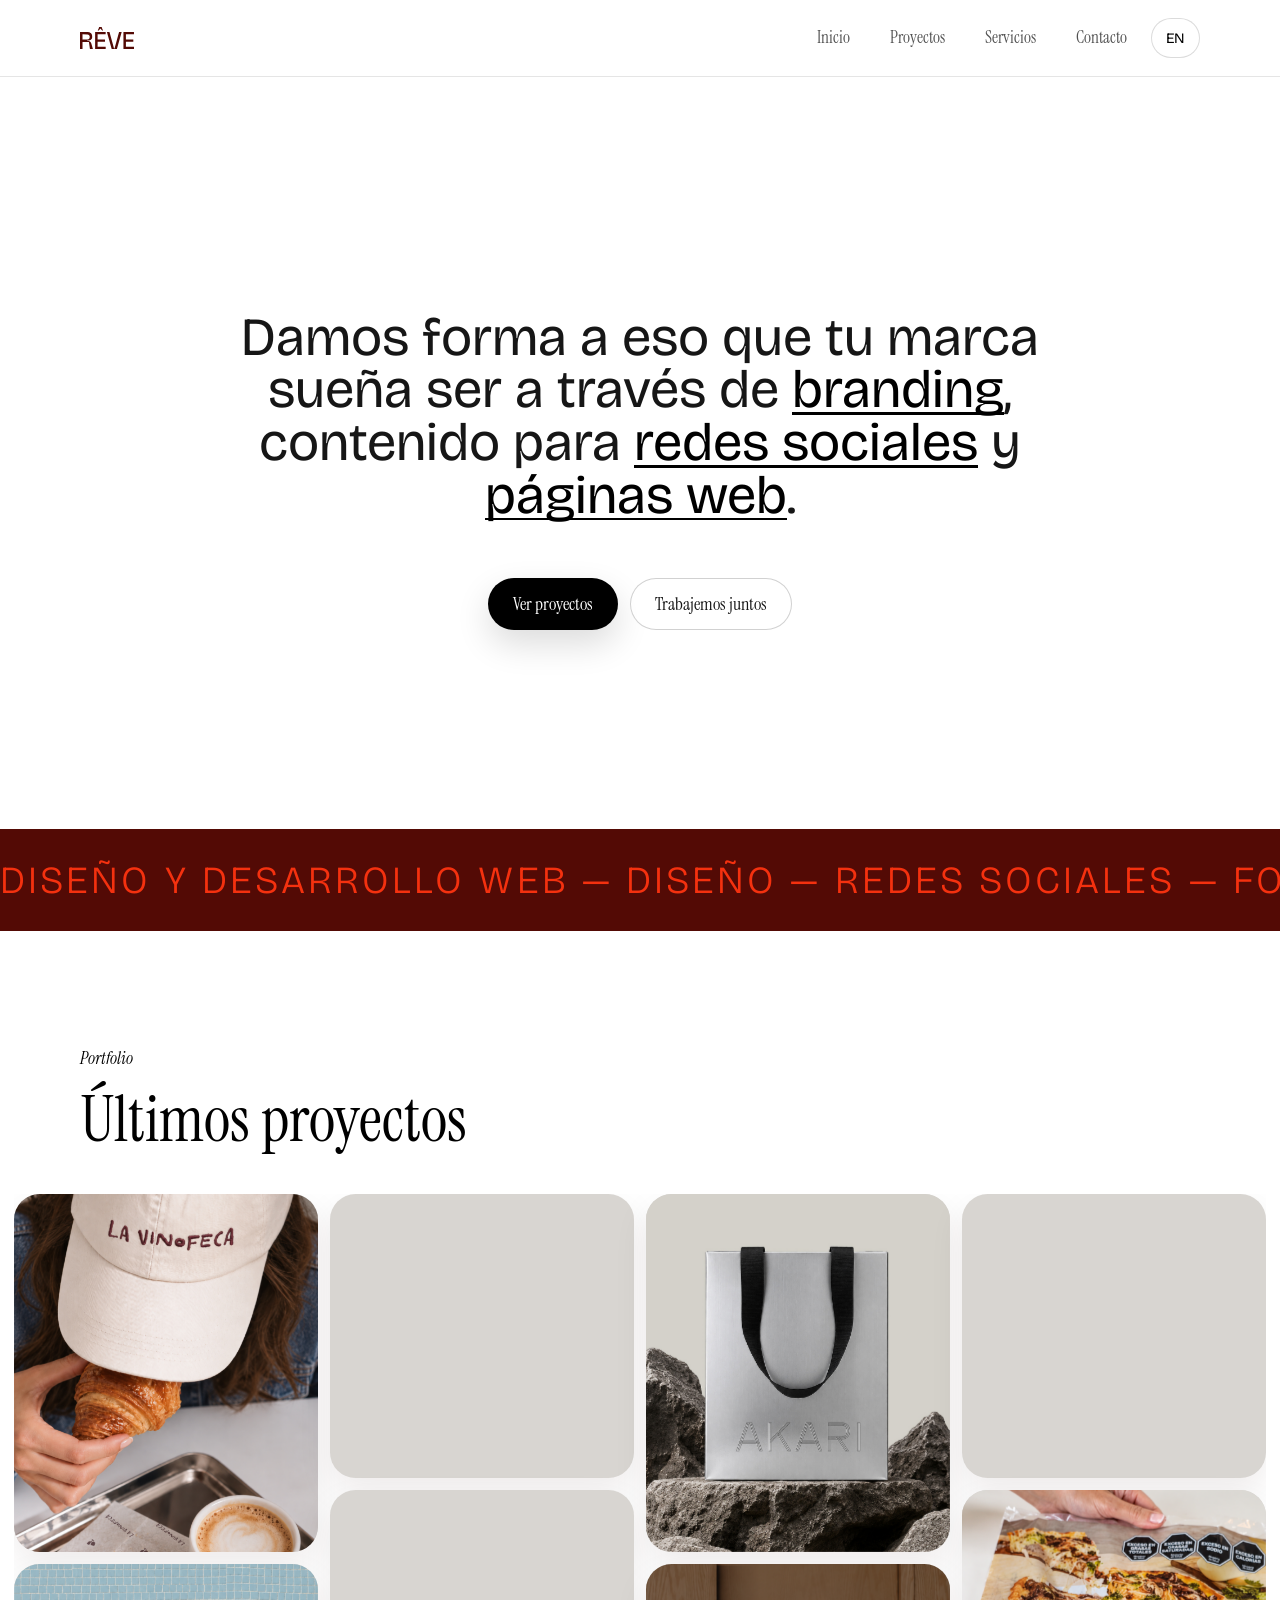
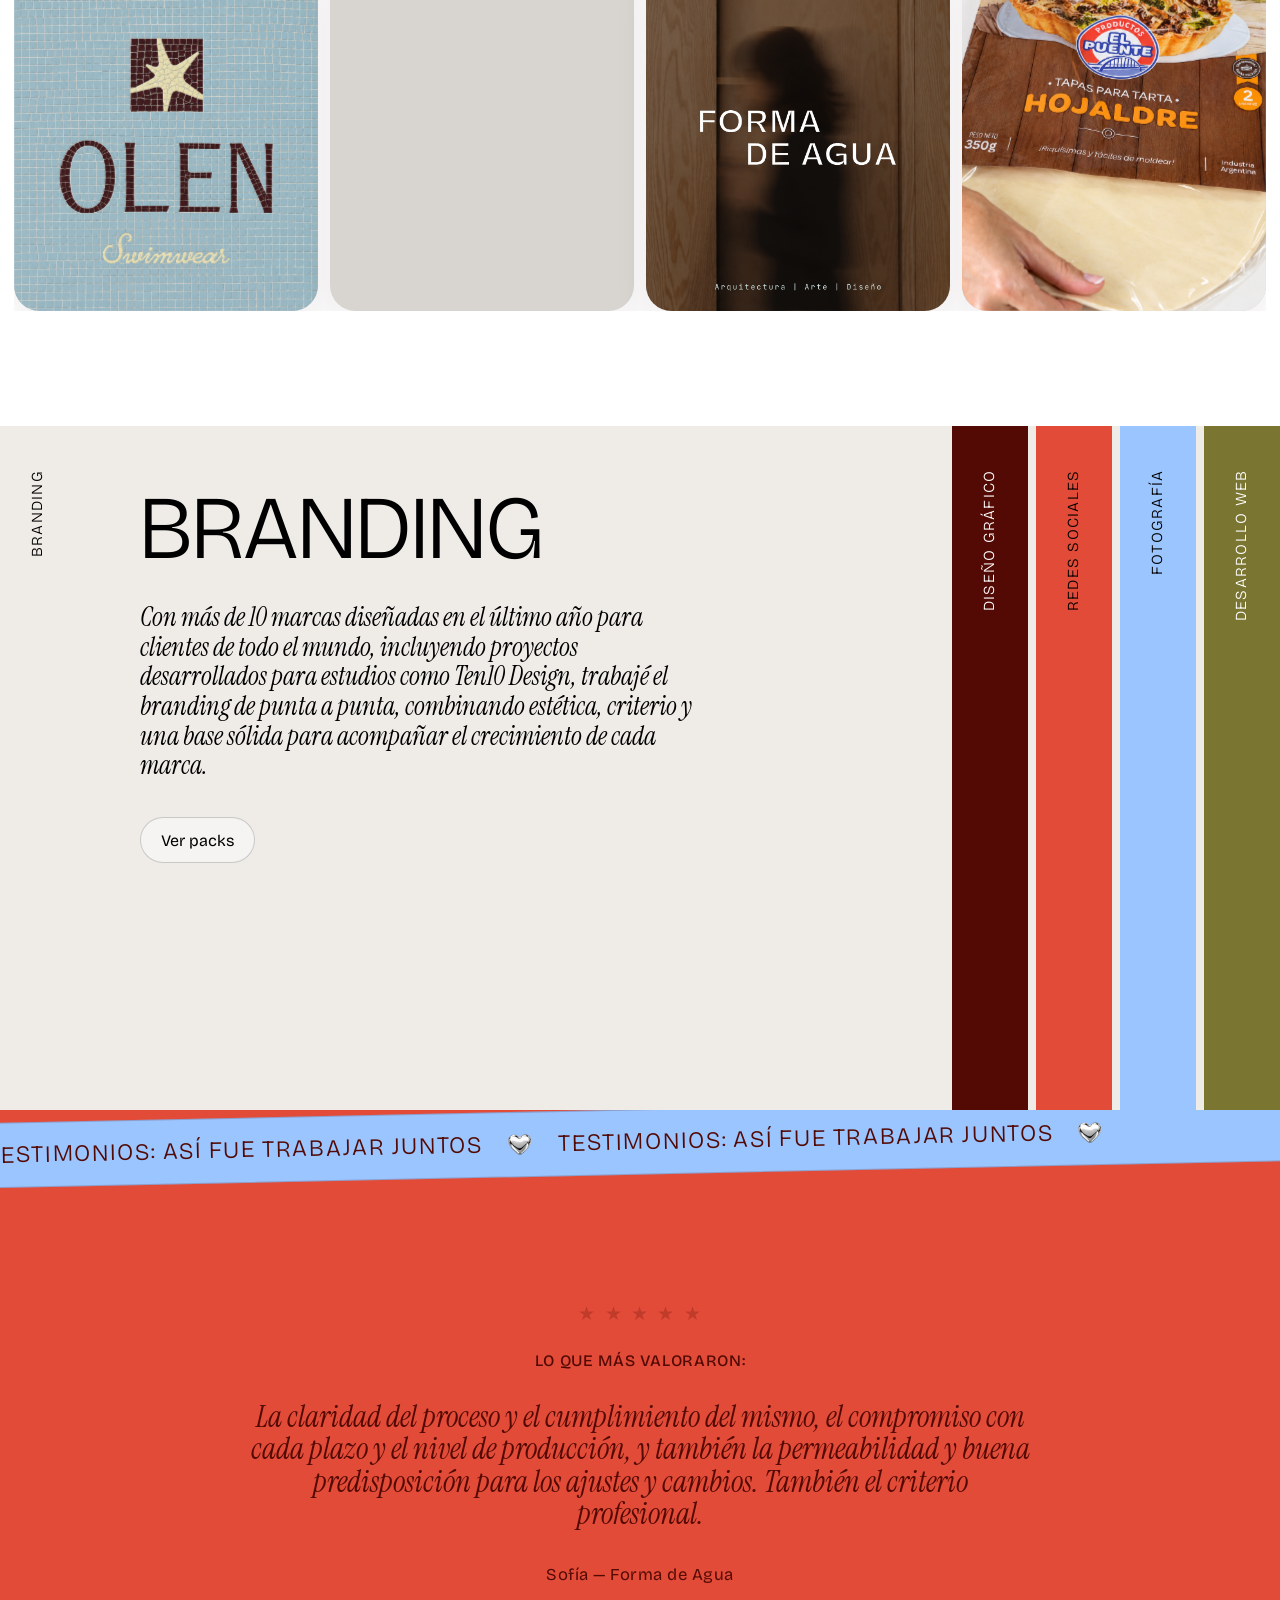
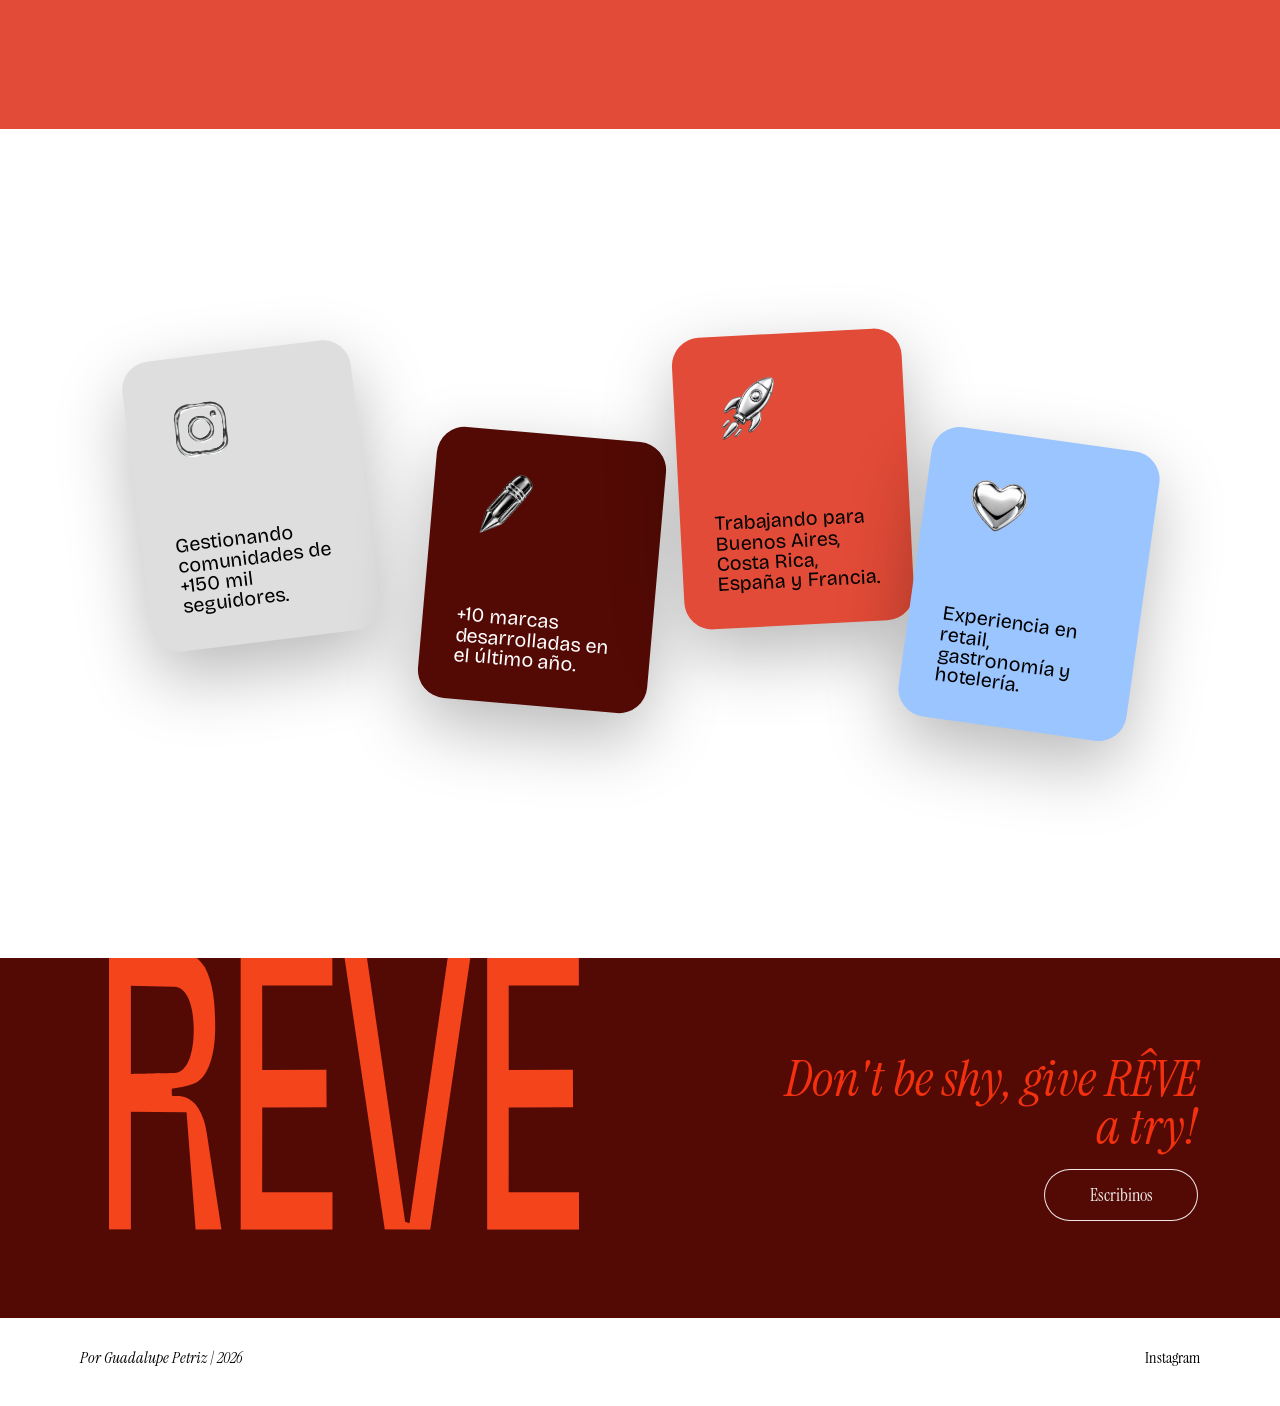
==== commit 05610990: "Add files via upload" ====
--- a/index.html
+++ b/index.html
@@ -25,7 +25,7 @@
       href="https://fonts.googleapis.com/css2?family=Bricolage+Grotesque:opsz,wdth,wght@12..96,100,200..800&family=Instrument+Serif:ital@0;1&display=swap"
       rel="stylesheet"
     />
-    <link rel="stylesheet" href="styles.css" />
+    <link rel="stylesheet" href="styles.css?v=20261122-7" />
   </head>
   <body>
     <header class="site-header" id="inicio">
@@ -463,8 +463,8 @@
     </footer>
 
     <div class="cursor-dot" aria-hidden="true"></div>
-    <script src="projects-data.js?v=20261122-1"></script>
-    <script src="projects-shared.js?v=20261122-1"></script>
-    <script src="script.js?v=20261122-1"></script>
+    <script src="projects-data.js?v=20261122-6"></script>
+    <script src="projects-shared.js?v=20261122-7"></script>
+    <script src="script.js?v=20261122-7"></script>
   </body>
 </html>
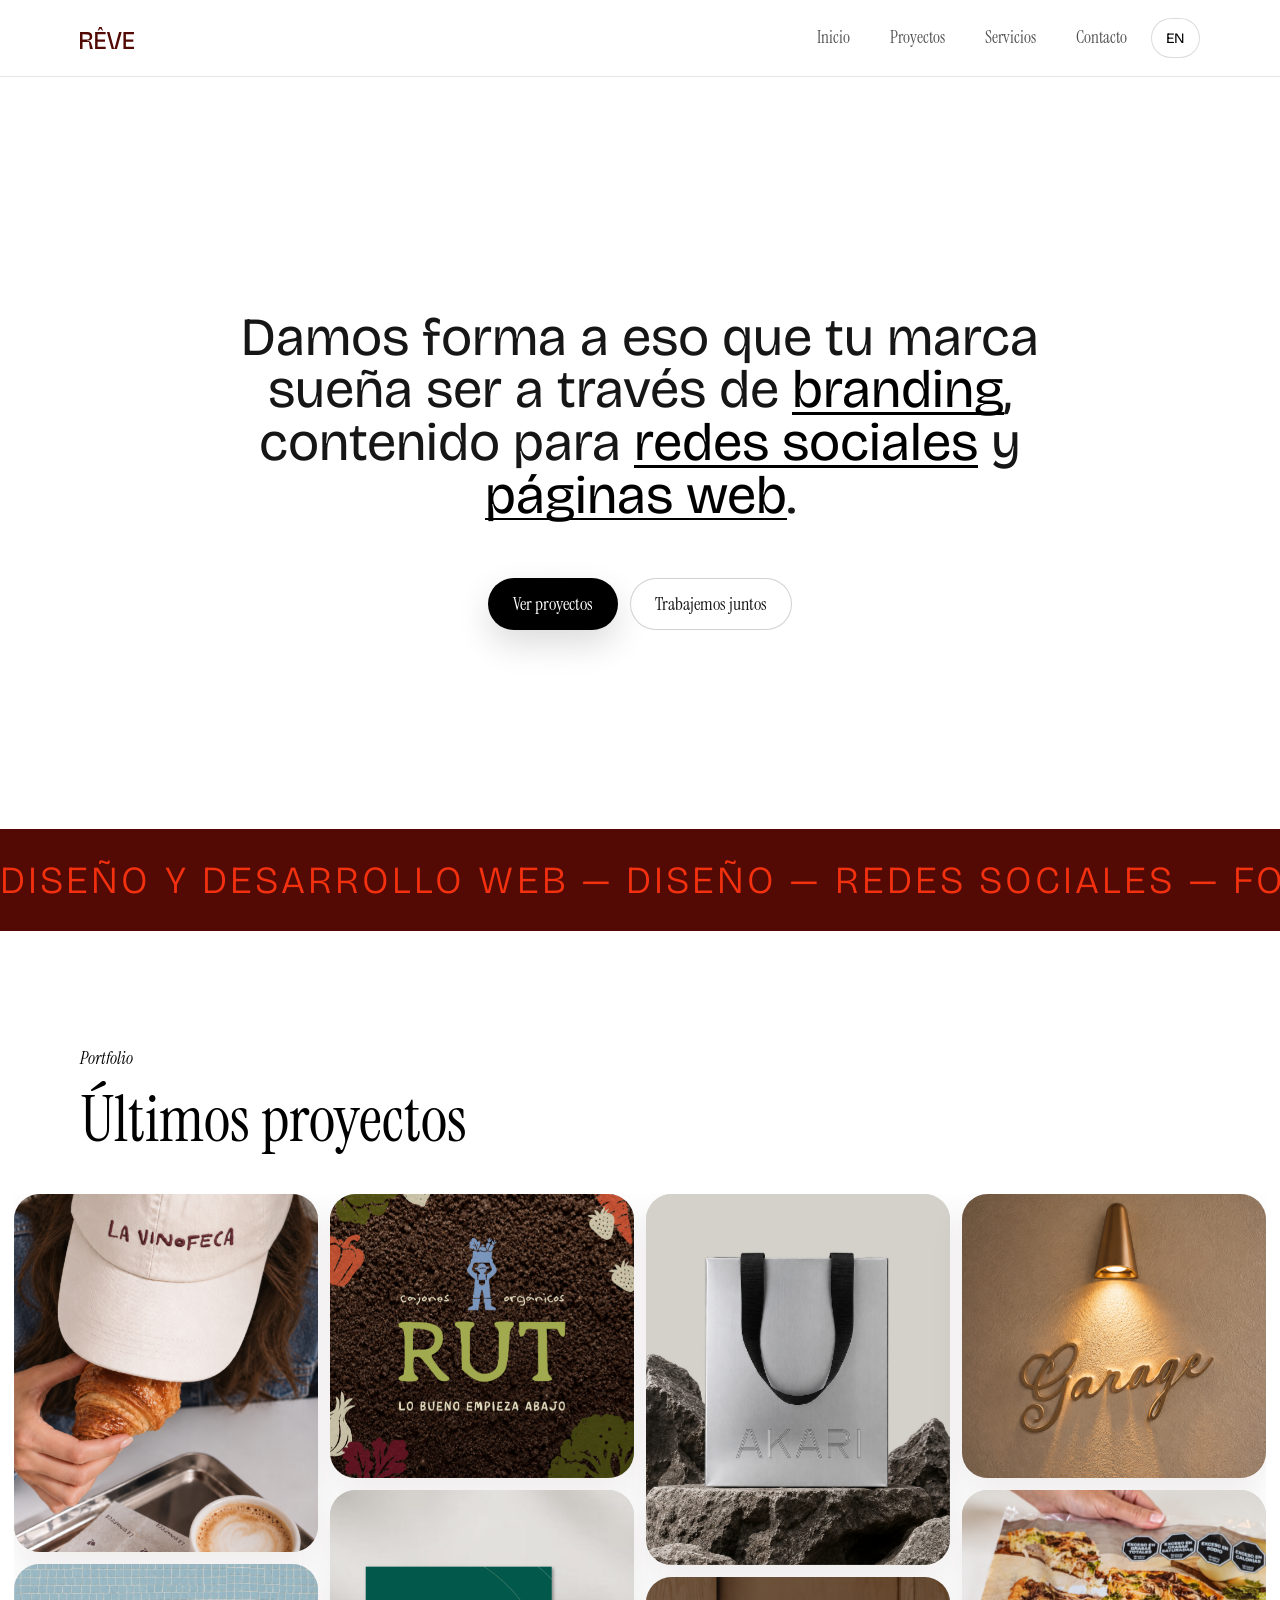
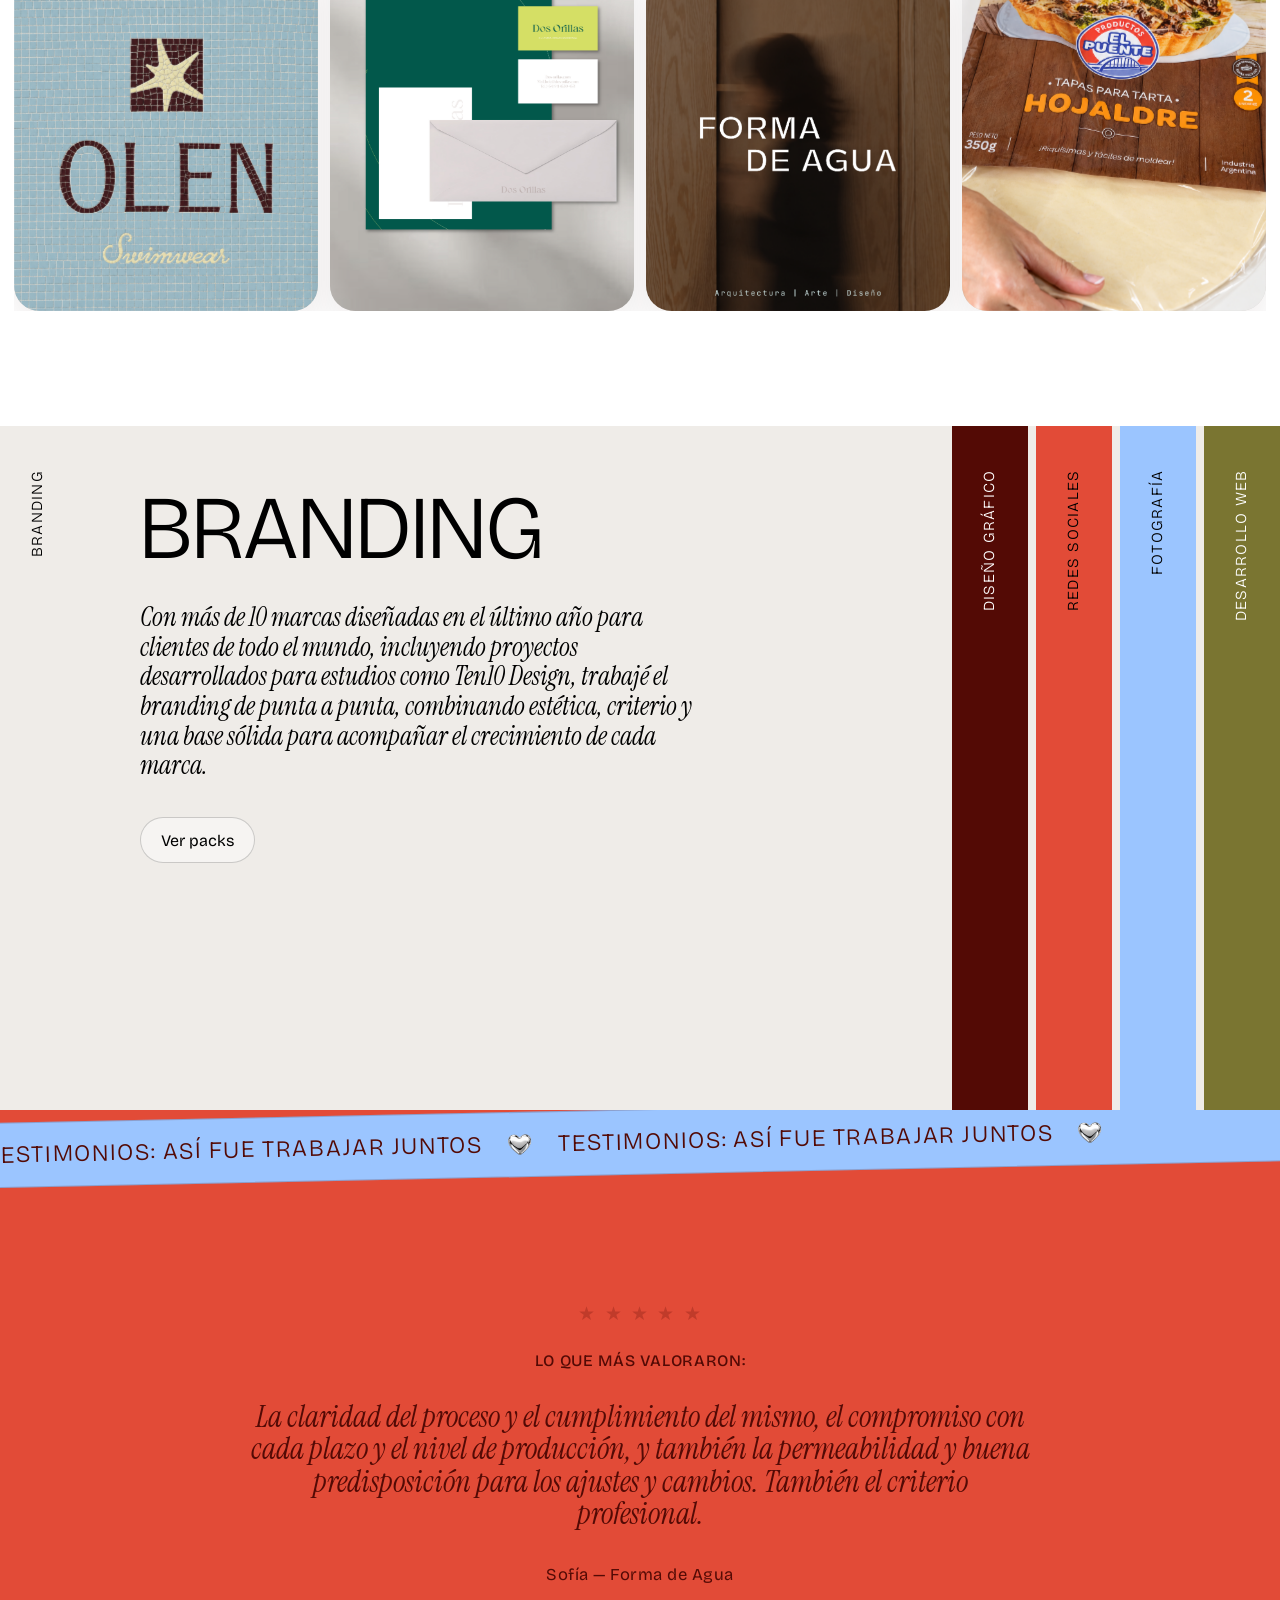
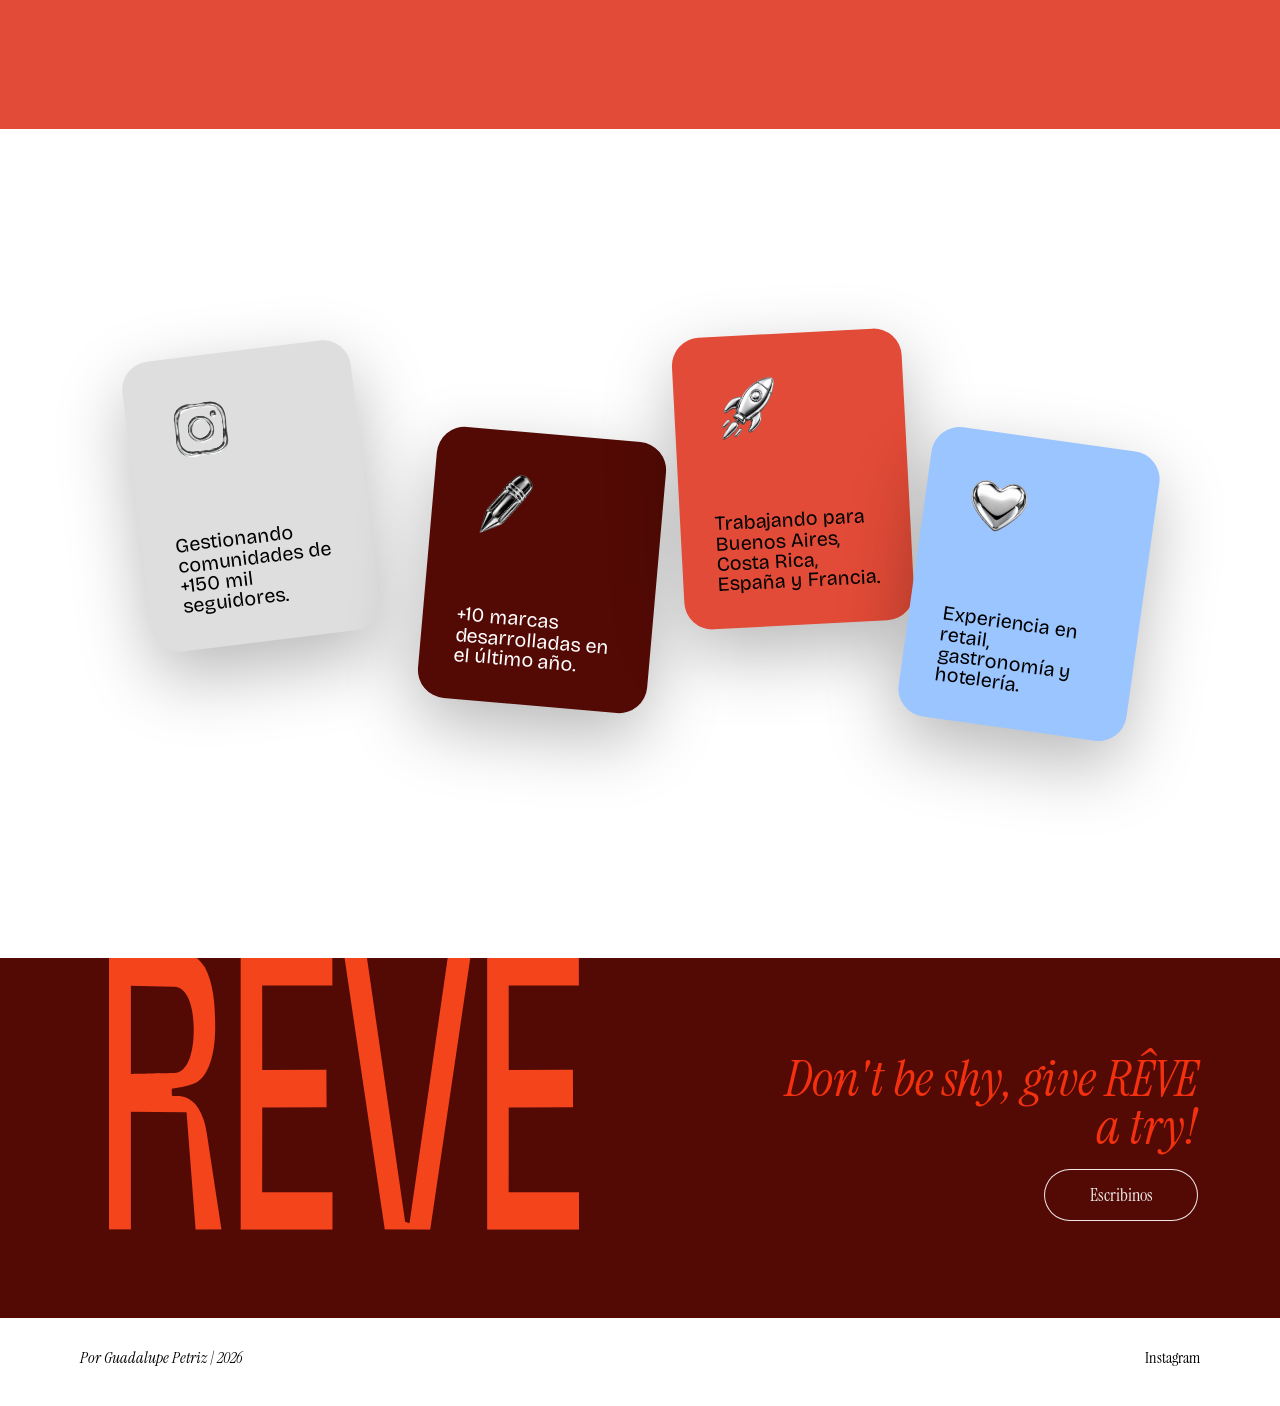
==== commit 26c3e8e1: "Add files via upload" ====
--- a/index.html
+++ b/index.html
@@ -25,7 +25,7 @@
       href="https://fonts.googleapis.com/css2?family=Bricolage+Grotesque:opsz,wdth,wght@12..96,100,200..800&family=Instrument+Serif:ital@0;1&display=swap"
       rel="stylesheet"
     />
-    <link rel="stylesheet" href="styles.css?v=20261122-7" />
+    <link rel="stylesheet" href="styles.css?v=20261122-8" />
   </head>
   <body>
     <header class="site-header" id="inicio">
@@ -463,7 +463,7 @@
     </footer>
 
     <div class="cursor-dot" aria-hidden="true"></div>
-    <script src="projects-data.js?v=20261122-6"></script>
+    <script src="projects-data.js?v=20261122-8"></script>
     <script src="projects-shared.js?v=20261122-7"></script>
     <script src="script.js?v=20261122-7"></script>
   </body>
--- a/styles.css
+++ b/styles.css
@@ -537,6 +537,22 @@
 .bento-card--layout-7 { grid-area: g; }
 .bento-card--layout-8 { grid-area: h; }
 
+@media (min-width: 721px) {
+  .portfolio-bento {
+    --akari-forma-shift: clamp(10px, 1vw, 16px);
+  }
+
+  .bento-card[data-project-id="akari"] {
+    height: calc(100% + var(--akari-forma-shift));
+    align-self: start;
+  }
+
+  .bento-card[data-project-id="forma-de-agua"] {
+    height: calc(100% - var(--akari-forma-shift));
+    align-self: end;
+  }
+}
+
 .bento-card__button {
   position: absolute;
   inset: 0;
@@ -614,6 +630,18 @@
 .bento-card:focus-within .bento-card__caption { opacity: 1; transform: translateY(0); }
 
 @media (hover: hover) and (pointer: fine) {
+  .portfolio-bento.is-first-hover {
+    will-change: grid-template-columns, grid-template-rows;
+    transition-duration: 1200ms;
+    transition-timing-function: cubic-bezier(0.16, 1, 0.3, 1);
+  }
+
+  .portfolio-bento.is-first-hover .bento-card img,
+  .portfolio-bento.is-first-hover .bento-card video {
+    transition-duration: 1150ms;
+    transition-timing-function: cubic-bezier(0.16, 1, 0.3, 1);
+  }
+
   .portfolio-bento:has(.bento-card.is-expanded) .bento-card:not(.is-expanded) {
     opacity: 0.7;
   }
@@ -1572,14 +1600,16 @@
 }
 .grid-project__image.is-playing-video .grid-project__hover-video.is-active { opacity: 1; }
 .grid-project__content {
-  display: flex;
-  flex-direction: column;
+  display: grid;
+  grid-template-columns: minmax(0, 1fr) auto;
+  align-items: baseline;
   gap: 1px;
   padding: clamp(8px, 1vw, 12px) 0 0;
   color: #000000;
 }
 .grid-project:focus-visible { outline: 2px solid #000000; outline-offset: 4px; }
 .grid-project h2 {
+  grid-column: 1;
   margin: 0;
   color: #000000;
   font-family: var(--font-display);
@@ -1588,6 +1618,7 @@
   line-height: 1.15;
 }
 .grid-project p {
+  grid-column: 1 / -1;
   margin: 0;
   color: #000000;
   font-family: var(--font-display);
@@ -1597,6 +1628,27 @@
   line-height: 1.2;
   letter-spacing: 0.02em;
 }
+.grid-project__web-link {
+  grid-column: 2;
+  grid-row: 1;
+  justify-self: end;
+  width: fit-content;
+  margin-left: 14px;
+  border-bottom: 1px solid currentColor;
+  color: #f4310f;
+  font-family: var(--font-display);
+  font-size: clamp(0.72rem, 0.9vw, 0.82rem);
+  font-weight: 600;
+  line-height: 1;
+  text-transform: uppercase;
+  transition: color 180ms ease, opacity 180ms ease;
+}
+.grid-project__web-link:hover,
+.grid-project__web-link:focus-visible {
+  color: #530a05;
+  outline: none;
+}
+.grid-project__web-link[hidden] { display: none; }
 
 .project-detail {
   width: var(--container);
